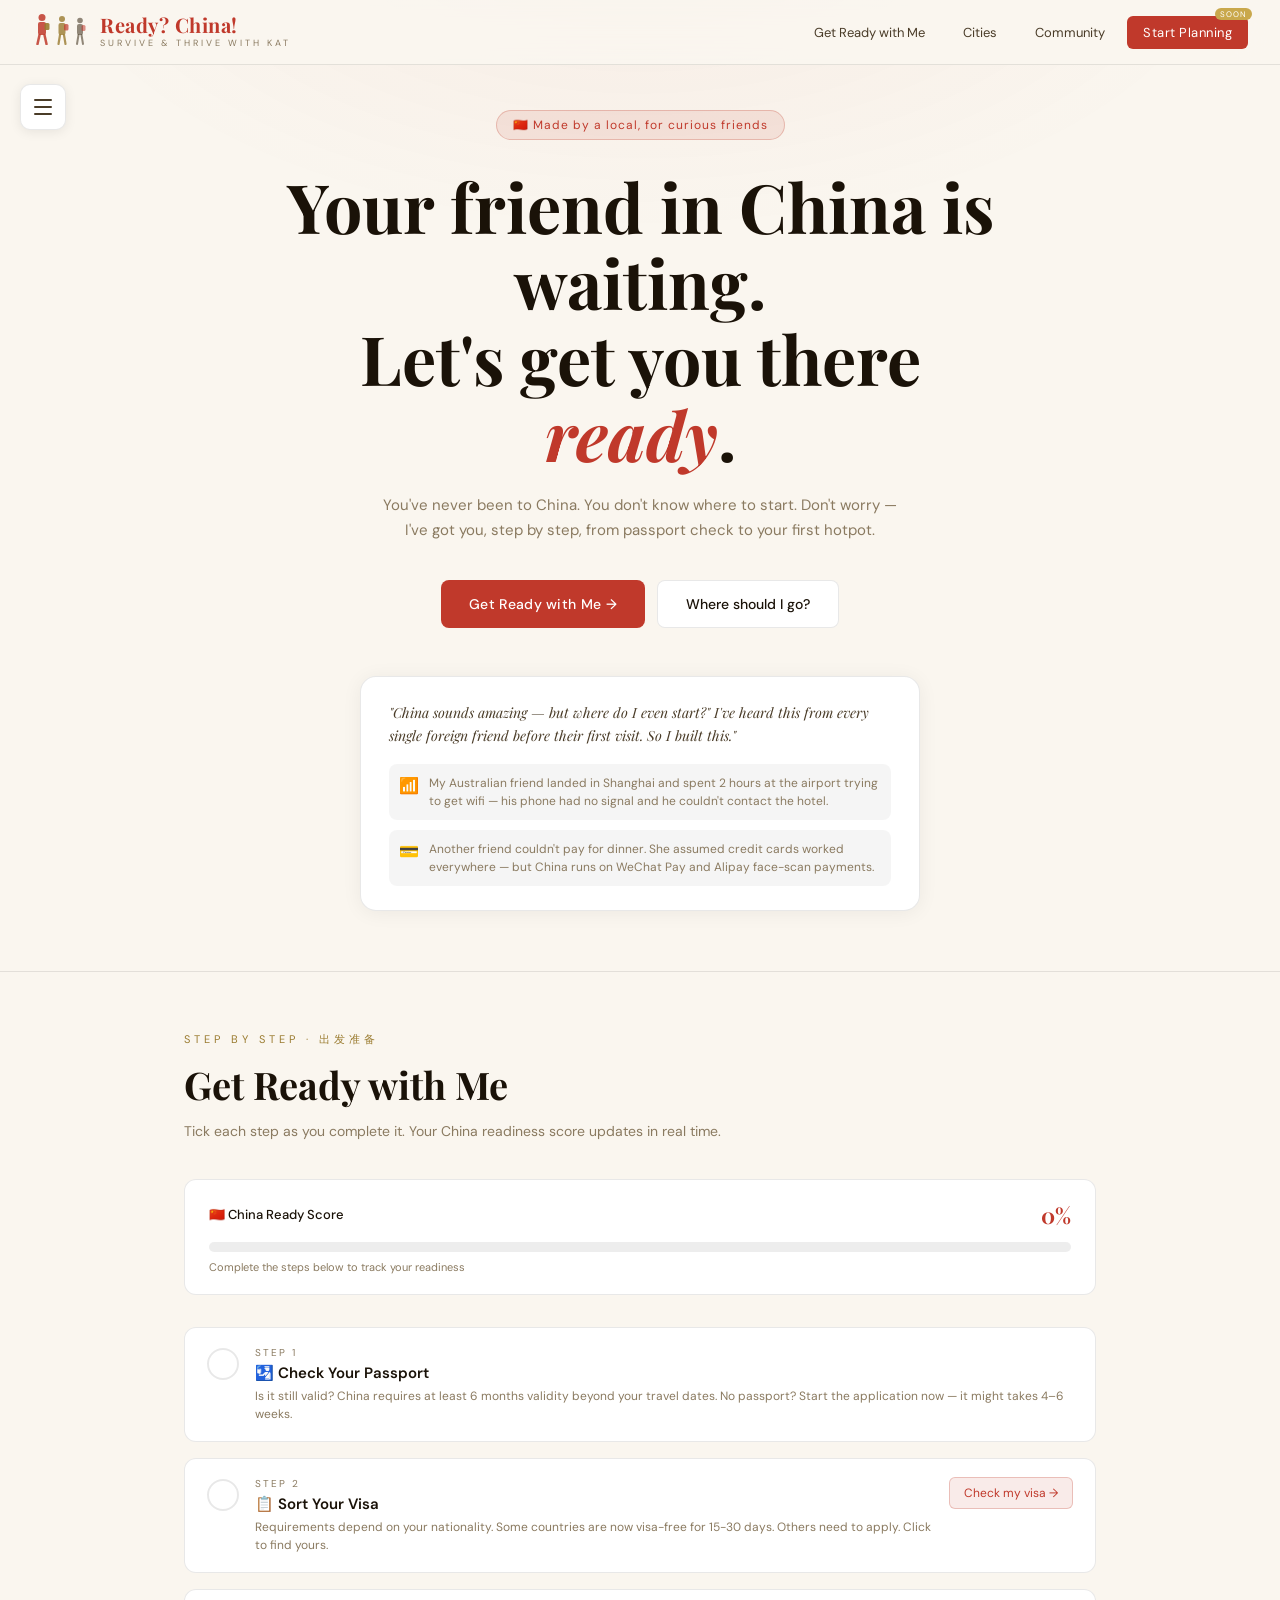
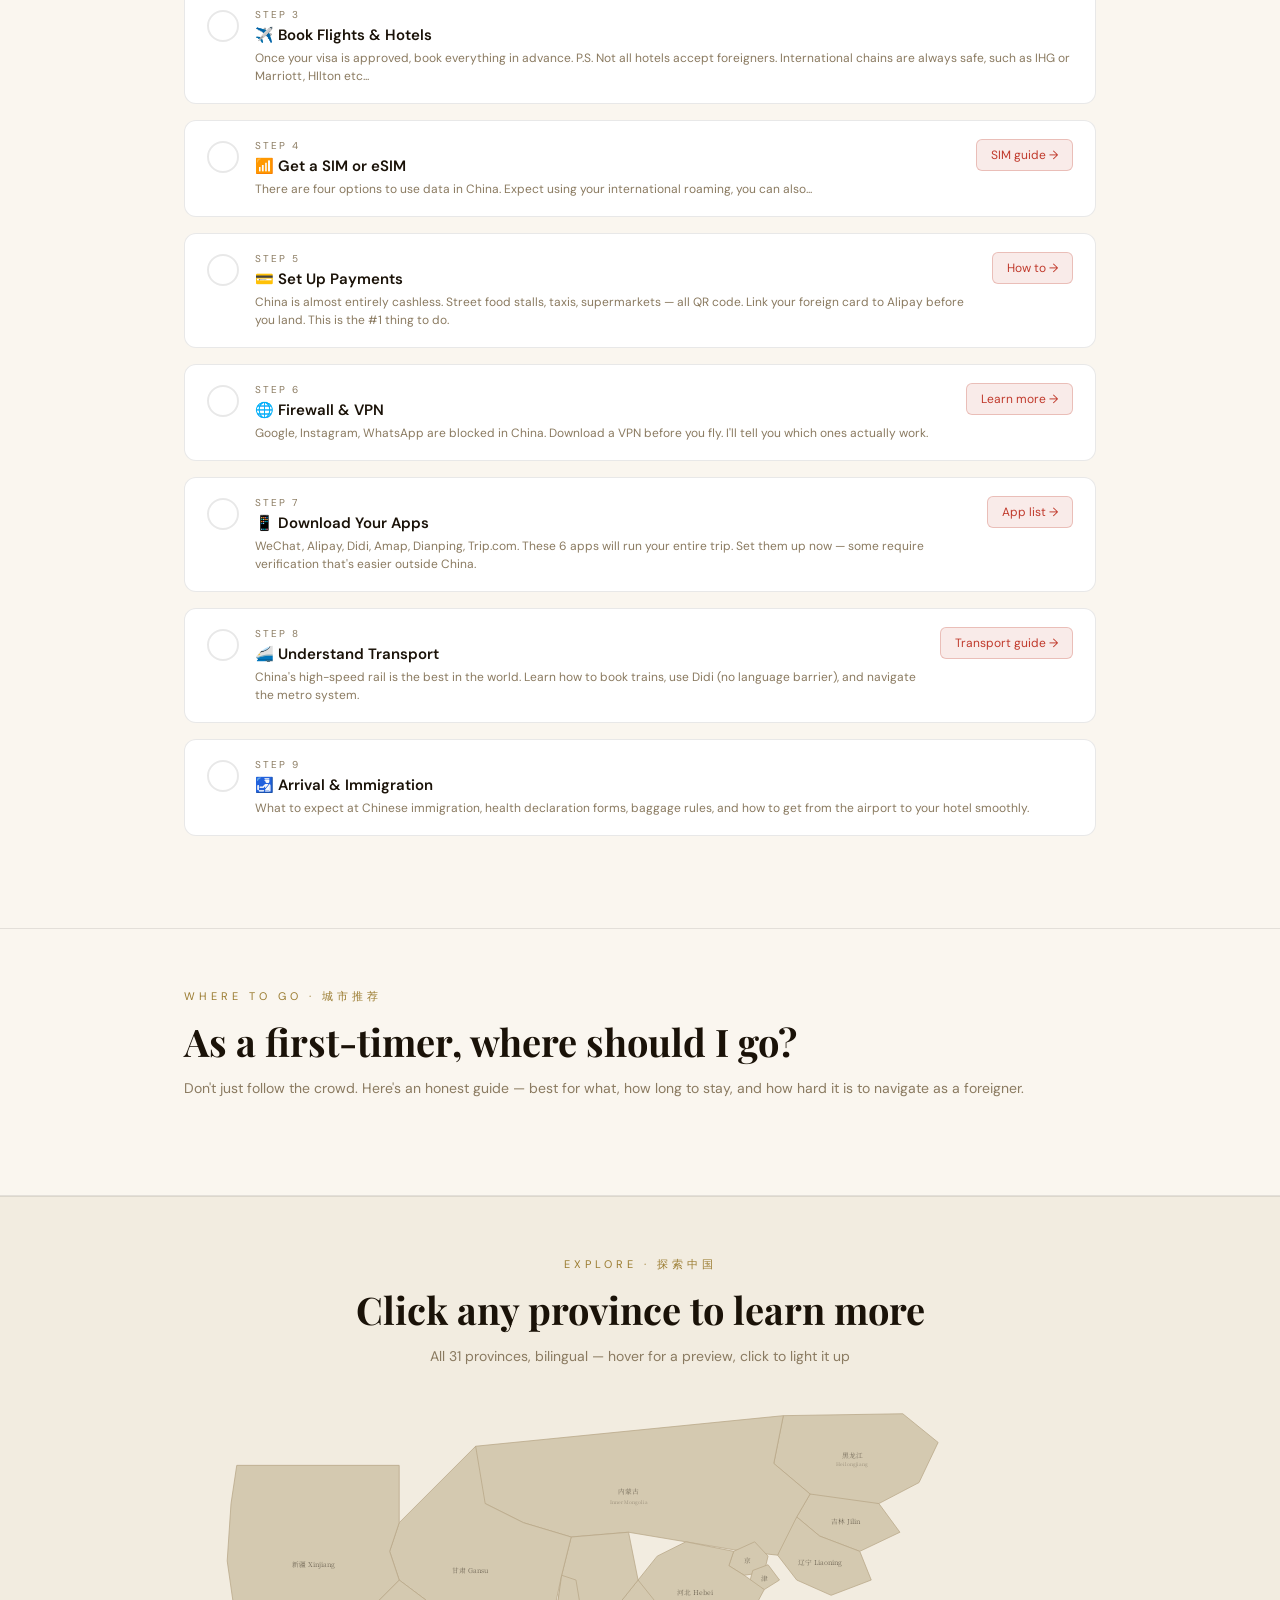
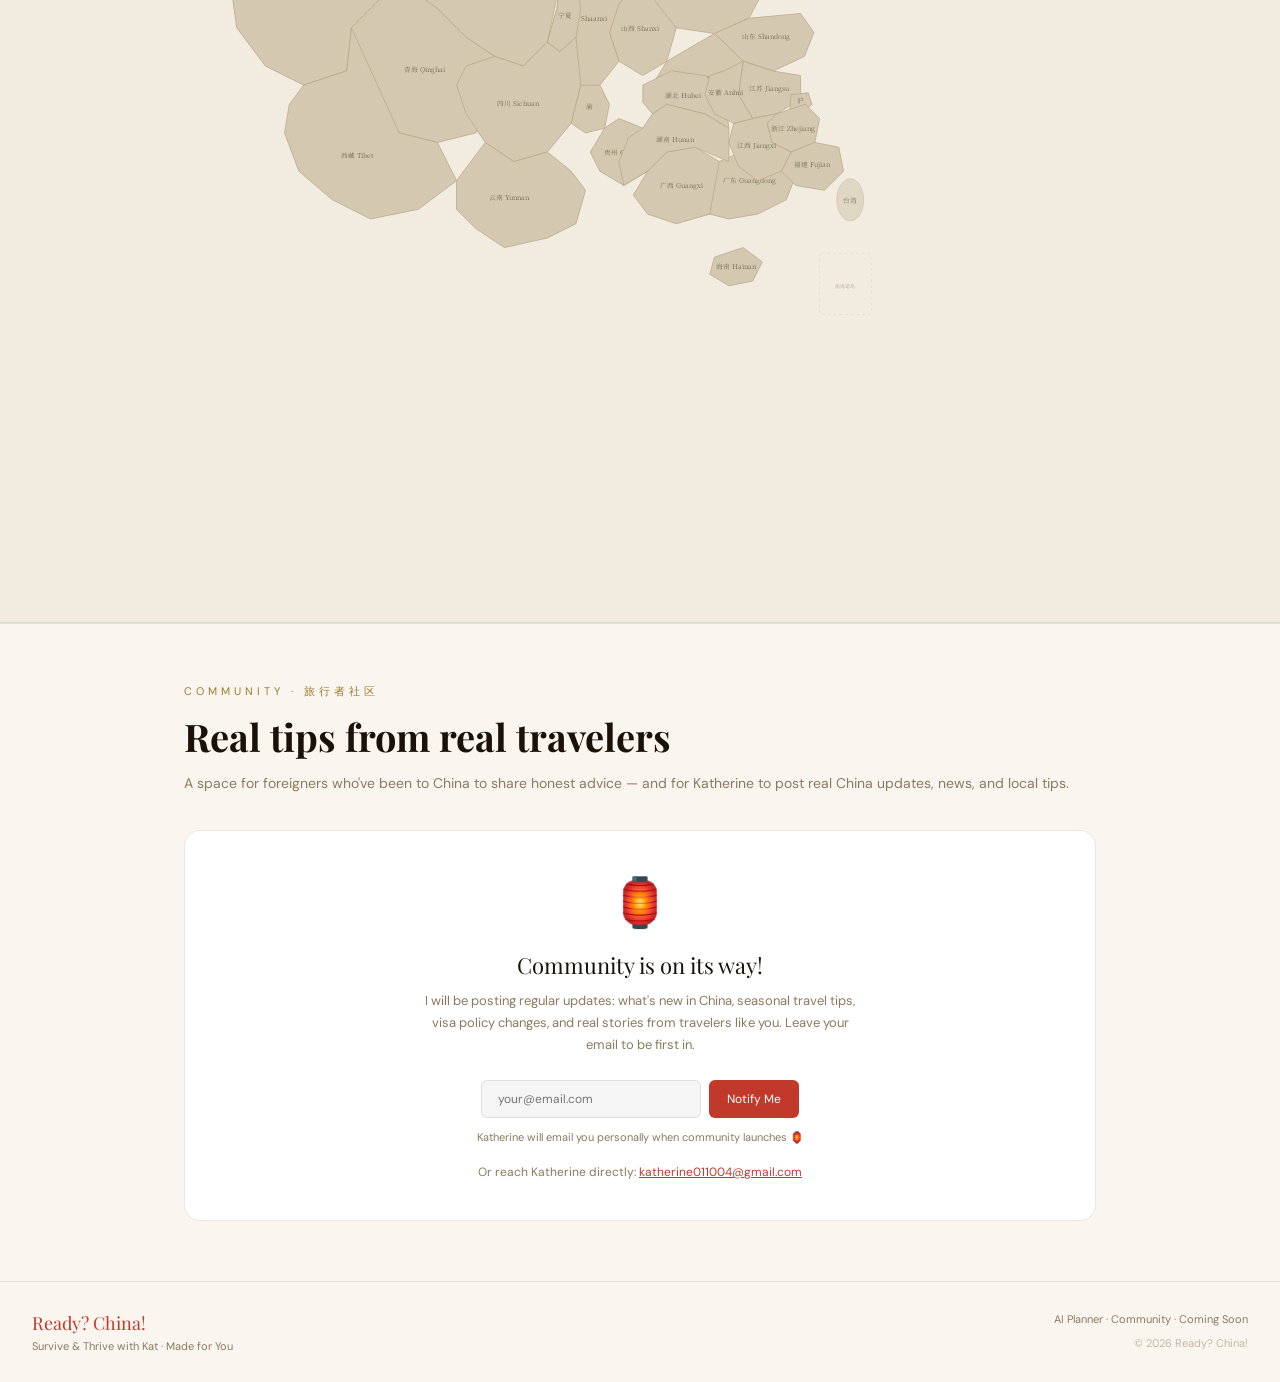
==== index.html @ c2173e38 "cities loaded from JSON" ====
<!DOCTYPE html>
<html lang="en">
<head>
<meta charset="UTF-8">
<meta name="viewport" content="width=device-width, initial-scale=1.0">
<title>Ready? China! — Survive &amp; Thrive with Kat</title>
<link rel="preconnect" href="https://fonts.googleapis.com">
<link href="https://fonts.googleapis.com/css2?family=Noto+Serif+SC:wght@300;400;700&family=Playfair+Display:ital,wght@0,400;0,700;1,400&family=DM+Sans:wght@300;400;500&display=swap" rel="stylesheet">
<style>
:root {
  --bg: #faf6ef;
  --bg2: #f2ece0;
  --surface: rgba(0,0,0,0.04);
  --surface2: rgba(0,0,0,0.07);
  --border: rgba(0,0,0,0.09);
  --accent: #c0392b;
  --accent2: #e74c3c;
  --gold: #9a7b2f;
  --gold-light: #c9a84c;
  --text: #1a1208;
  --text-mid: #4a3c28;
  --text-muted: #8a7a60;
  --province-default: #d4c9b0;
  --province-stroke: #b8a888;
  --province-hover: #c9a84c;
  --province-active: #c0392b;
  --red-soft: rgba(192,57,43,0.1);
  --red-border: rgba(192,57,43,0.25);
  --gold-soft: rgba(154,123,47,0.12);
  --gold-border: rgba(154,123,47,0.3);
}
*{margin:0;padding:0;box-sizing:border-box}
body{background:var(--bg);color:var(--text);font-family:'DM Sans',sans-serif;min-height:100vh;overflow-x:hidden}
body::before{content:'';position:fixed;inset:0;background:radial-gradient(ellipse 80% 60% at 50% -10%,rgba(192,57,43,0.06),transparent 60%);pointer-events:none;z-index:0}

/* HEADER */
header{position:fixed;top:0;left:0;right:0;z-index:100;padding:14px 32px;display:flex;align-items:center;justify-content:space-between;background:rgba(250,246,239,0.88);backdrop-filter:blur(20px);border-bottom:1px solid var(--border)}
.logo-area{display:flex;align-items:center;gap:12px}
.logo-travelers{display:flex;align-items:flex-end;gap:1px;height:36px}
.traveler{animation:bob 1.8s ease-in-out infinite alternate}
.traveler:nth-child(2){animation-delay:.3s}.traveler:nth-child(3){animation-delay:.6s}
@keyframes bob{0%{transform:translateY(0)}100%{transform:translateY(-3px)}}
.logo-text .logo-main{font-family:'Playfair Display',serif;font-size:20px;font-weight:700;color:var(--accent);letter-spacing:.5px;line-height:1}
.logo-text .logo-sub{font-size:9px;color:var(--text-muted);letter-spacing:3px;text-transform:uppercase;margin-top:2px}
nav{display:flex;gap:6px;align-items:center}
.nav-link{padding:8px 16px;border-radius:6px;font-size:13px;color:var(--text-mid);text-decoration:none;cursor:pointer;transition:all .2s;background:none;border:none;font-family:'DM Sans',sans-serif}
.nav-link:hover{background:var(--surface2);color:var(--text)}
.nav-cta{background:var(--accent)!important;color:white!important;letter-spacing:.5px;position:relative}
.nav-cta:hover{background:var(--accent2)!important}
.nav-cta .soon-tag{position:absolute;top:-8px;right:-4px;background:var(--gold-light);color:white;font-size:8px;padding:1px 5px;border-radius:6px;letter-spacing:1px}

/* FLOATING MENU */
#menu-btn{position:fixed;top:84px;left:20px;z-index:200;width:46px;height:46px;background:white;border:1px solid var(--border);border-radius:10px;cursor:pointer;display:flex;flex-direction:column;align-items:center;justify-content:center;gap:5px;box-shadow:0 2px 12px rgba(0,0,0,0.08);transition:all .2s}
#menu-btn:hover{border-color:var(--accent);box-shadow:0 4px 20px rgba(192,57,43,0.15)}
#menu-btn span{display:block;width:18px;height:2px;background:var(--text-mid);transition:transform .3s,opacity .3s;border-radius:1px}
#menu-btn.open span:nth-child(1){transform:translateY(7px) rotate(45deg)}
#menu-btn.open span:nth-child(2){opacity:0}
#menu-btn.open span:nth-child(3){transform:translateY(-7px) rotate(-45deg)}
#menu-dropdown{position:fixed;top:140px;left:20px;z-index:199;background:white;border:1px solid var(--border);border-radius:12px;width:240px;display:none;box-shadow:0 8px 40px rgba(0,0,0,0.12);overflow:hidden}
#menu-dropdown.show{display:block;animation:slideDown .2s ease}
@keyframes slideDown{from{opacity:0;transform:translateY(-8px)}to{opacity:1;transform:translateY(0)}}
.menu-item{display:flex;align-items:center;gap:12px;padding:14px 18px;cursor:pointer;border-bottom:1px solid var(--border);transition:background .15s}
.menu-item:last-child{border-bottom:none}
.menu-item:hover{background:var(--surface)}
.menu-icon{font-size:20px;width:28px;text-align:center}
.menu-item-title{font-size:13px;color:var(--text);font-weight:500;margin-bottom:2px}
.menu-item-sub{font-size:10px;color:var(--text-muted)}
.mbadge{margin-left:auto;font-size:9px;padding:2px 7px;border-radius:8px;font-weight:700;letter-spacing:.8px}
.mbadge-red{background:var(--red-soft);color:var(--accent);border:1px solid var(--red-border)}
.mbadge-gray{background:var(--surface2);color:var(--text-muted);border:1px solid var(--border)}

/* MAIN */
main{padding-top:70px;position:relative;z-index:1}

/* HERO SECTION */
.hero{min-height:92vh;display:flex;flex-direction:column;align-items:center;justify-content:center;text-align:center;padding:40px 24px 60px}
.hero-badge{display:inline-flex;align-items:center;gap:8px;background:var(--red-soft);border:1px solid var(--red-border);padding:6px 16px;border-radius:20px;font-size:12px;color:var(--accent);letter-spacing:1px;margin-bottom:28px}
.hero-title{font-family:'Playfair Display',serif;font-size:clamp(36px,6vw,68px);line-height:1.12;color:var(--text);margin-bottom:20px;max-width:760px}
.hero-title em{color:var(--accent);font-style:italic}
.hero-sub{font-size:15px;color:var(--text-muted);line-height:1.7;max-width:520px;margin:0 auto 36px}
.hero-actions{display:flex;gap:12px;justify-content:center;flex-wrap:wrap;margin-bottom:48px}
.btn-primary{background:var(--accent);color:white;padding:14px 28px;border-radius:8px;font-size:14px;font-weight:500;text-decoration:none;cursor:pointer;border:none;font-family:'DM Sans',sans-serif;transition:all .2s;letter-spacing:.3px}
.btn-primary:hover{background:var(--accent2);transform:translateY(-1px);box-shadow:0 6px 20px rgba(192,57,43,0.3)}
.btn-secondary{background:white;color:var(--text);padding:14px 28px;border-radius:8px;font-size:14px;font-weight:500;cursor:pointer;border:1px solid var(--border);font-family:'DM Sans',sans-serif;transition:all .2s}
.btn-secondary:hover{border-color:var(--accent);color:var(--accent)}
.hero-story{background:white;border:1px solid var(--border);border-radius:16px;padding:24px 28px;max-width:560px;text-align:left;box-shadow:0 2px 20px rgba(0,0,0,0.06)}
.story-quote{font-family:'Playfair Display',serif;font-size:14px;font-style:italic;color:var(--text-mid);line-height:1.7;margin-bottom:16px}
.story-examples{display:flex;flex-direction:column;gap:10px}
.story-ex{display:flex;gap:10px;font-size:12px;color:var(--text-muted);line-height:1.5;padding:10px;background:var(--surface);border-radius:8px}
.story-ex-icon{font-size:16px;flex-shrink:0}

/* SECTION COMMON */
.section{padding:60px 24px;max-width:960px;margin:0 auto}
.section-eyebrow{font-size:11px;color:var(--gold);letter-spacing:4px;text-transform:uppercase;margin-bottom:12px}
.section-title{font-family:'Playfair Display',serif;font-size:clamp(24px,3.5vw,38px);color:var(--text);margin-bottom:10px}
.section-sub{font-size:14px;color:var(--text-muted);line-height:1.6;margin-bottom:36px}
.section-divider{border:none;border-top:1px solid var(--border);margin:0}

/* GET READY — CHECKLIST */
.checklist-steps{display:flex;flex-direction:column;gap:16px;margin-bottom:32px}
.check-step{background:white;border:1px solid var(--border);border-radius:12px;padding:18px 22px;display:flex;align-items:flex-start;gap:16px;cursor:pointer;transition:all .25s;position:relative;overflow:hidden}
.check-step:hover{border-color:var(--accent);box-shadow:0 4px 20px rgba(192,57,43,0.08)}
.check-step.done{background:rgba(39,174,96,0.04);border-color:rgba(39,174,96,0.3)}
.check-step.done .step-check{background:#27ae60;border-color:#27ae60}
.check-step.done .step-check::after{content:'✓';color:white;font-size:14px;font-weight:700}
.step-check{width:32px;height:32px;border-radius:50%;border:2px solid var(--border);flex-shrink:0;display:flex;align-items:center;justify-content:center;cursor:pointer;transition:all .2s;margin-top:2px}
.step-check:hover{border-color:var(--accent)}
.step-num-label{font-size:10px;color:var(--text-muted);letter-spacing:2px;text-transform:uppercase;margin-bottom:4px}
.step-title-main{font-size:15px;font-weight:600;color:var(--text);margin-bottom:4px}
.step-desc-main{font-size:12px;color:var(--text-muted);line-height:1.5}
.step-action{margin-left:auto;flex-shrink:0}
.step-btn{background:var(--red-soft);border:1px solid var(--red-border);color:var(--accent);padding:7px 14px;border-radius:6px;font-size:12px;cursor:pointer;font-family:'DM Sans',sans-serif;transition:all .2s;white-space:nowrap}
.step-btn:hover{background:var(--accent);color:white}
/* Progress bar */
.progress-area{background:white;border:1px solid var(--border);border-radius:12px;padding:20px 24px;margin-bottom:32px}
.progress-header{display:flex;justify-content:space-between;align-items:center;margin-bottom:12px}
.progress-label{font-size:13px;color:var(--text);font-weight:500}
.progress-pct{font-size:22px;font-weight:700;color:var(--accent);font-family:'Playfair Display',serif}
.progress-bar-bg{height:10px;background:var(--surface2);border-radius:10px;overflow:hidden}
.progress-bar-fill{height:100%;background:linear-gradient(90deg,var(--accent),var(--gold-light));border-radius:10px;transition:width .6s ease;width:0%}
.progress-status{font-size:11px;color:var(--text-muted);margin-top:8px}

/* CITIES — CARD GRID */
.city-grid{display:grid;grid-template-columns:repeat(auto-fill,minmax(260px,1fr));gap:16px}
.city-card{background:white;border:1px solid var(--border);border-radius:12px;padding:20px;cursor:pointer;transition:all .25s;position:relative;overflow:hidden}
.city-card:hover{border-color:var(--accent);transform:translateY(-2px);box-shadow:0 8px 30px rgba(192,57,43,0.1)}
.city-card-top{display:flex;align-items:flex-start;justify-content:space-between;margin-bottom:12px}
.city-emoji-big{font-size:32px}
.city-difficulty{display:flex;flex-direction:column;align-items:flex-end;gap:3px}
.diff-label{font-size:9px;color:var(--text-muted);letter-spacing:1px;text-transform:uppercase}
.diff-stars{color:var(--gold-light);font-size:13px;letter-spacing:1px}
.city-name-zh{font-family:'Noto Serif SC',serif;font-size:22px;color:var(--text);margin-bottom:2px}
.city-name-en{font-size:11px;color:var(--gold);letter-spacing:2px;text-transform:uppercase;margin-bottom:8px}
.city-best-for{font-size:11px;color:var(--text-muted);margin-bottom:8px}
.city-best-for strong{color:var(--text-mid)}
.city-days{display:inline-flex;align-items:center;gap:5px;background:var(--gold-soft);border:1px solid var(--gold-border);padding:3px 10px;border-radius:10px;font-size:10px;color:var(--gold);margin-bottom:10px}
.city-tags{display:flex;flex-wrap:wrap;gap:4px;margin-bottom:12px}
.city-tag{font-size:9px;padding:2px 8px;background:var(--surface);color:var(--text-muted);border-radius:8px;border:1px solid var(--border)}
.city-detail{display:none;border-top:1px solid var(--border);margin-top:12px;padding-top:12px}
.city-detail.open{display:block;animation:fadeIn .2s ease}
.city-must-see{font-size:11px;font-weight:600;color:var(--text-mid);letter-spacing:1px;text-transform:uppercase;margin-bottom:8px}
.attr-list{list-style:none}
.attr-list li{display:flex;align-items:flex-start;gap:8px;font-size:12px;color:var(--text-muted);padding:5px 0;border-bottom:1px solid var(--border);line-height:1.4}
.attr-list li:last-child{border-bottom:none}
.attr-n{width:18px;height:18px;border-radius:50%;background:var(--red-soft);color:var(--accent);border:1px solid var(--red-border);display:flex;align-items:center;justify-content:center;font-size:9px;font-weight:700;flex-shrink:0}

/* MAP SECTION */
.map-section-wrap{padding:60px 24px;background:var(--bg2);border-top:1px solid var(--border);border-bottom:1px solid var(--border)}
.map-container{max-width:860px;margin:0 auto}
#china-map-svg{width:100%;height:auto;display:block;margin-top:20px}
#china-map-svg .province{fill:var(--province-default);stroke:var(--province-stroke);stroke-width:.8;cursor:pointer;transition:fill .3s,filter .3s}
#china-map-svg .province:hover{fill:var(--province-hover);filter:drop-shadow(0 0 6px rgba(201,168,76,.5))}
#china-map-svg .province.active{fill:var(--province-active);filter:drop-shadow(0 0 10px rgba(192,57,43,.6))}
.prov-lbl{pointer-events:none;font-family:'Noto Serif SC',serif}
.plzh{font-size:7px;fill:rgba(26,18,8,.5)}
.plen{font-size:5px;fill:rgba(26,18,8,.3)}
#prov-tip{position:fixed;display:none;background:white;border:1px solid var(--gold-light);border-radius:8px;padding:12px 16px;z-index:500;pointer-events:none;min-width:180px;box-shadow:0 4px 20px rgba(0,0,0,.12)}
#prov-tip .tzh{font-family:'Noto Serif SC',serif;font-size:18px;color:var(--accent);margin-bottom:2px}
#prov-tip .ten{font-size:10px;color:var(--gold);letter-spacing:2px;text-transform:uppercase;margin-bottom:6px}
#prov-tip .tdesc{font-size:11px;color:var(--text-muted);line-height:1.5}
#map-active-strip{text-align:center;min-height:40px;padding:8px;display:flex;align-items:center;justify-content:center}
.map-pill{display:inline-flex;align-items:center;gap:10px;background:var(--red-soft);border:1px solid var(--red-border);padding:8px 20px;border-radius:20px}
.map-pill-zh{font-family:'Noto Serif SC',serif;font-size:17px;color:var(--accent)}
.map-pill-en{font-size:11px;color:var(--gold);letter-spacing:2px;text-transform:uppercase}
.map-pill-btn{font-size:10px;color:var(--text-muted);cursor:pointer;text-decoration:underline;text-underline-offset:3px}

/* COMMUNITY */
.community-coming{background:white;border:1px solid var(--border);border-radius:16px;padding:40px;text-align:center}
.comm-icon{font-size:48px;margin-bottom:16px}
.comm-title{font-family:'Playfair Display',serif;font-size:22px;color:var(--text);margin-bottom:10px}
.comm-sub{font-size:13px;color:var(--text-muted);line-height:1.7;max-width:440px;margin:0 auto 24px}
.comm-notify{display:flex;gap:8px;justify-content:center;flex-wrap:wrap}
.comm-input{background:var(--surface);border:1px solid var(--border);color:var(--text);padding:10px 16px;border-radius:6px;font-size:12px;outline:none;width:220px;font-family:'DM Sans',sans-serif;transition:border-color .2s}
.comm-input:focus{border-color:var(--gold)}
.comm-btn{background:var(--accent);color:white;border:none;padding:10px 18px;border-radius:6px;cursor:pointer;font-size:12px;font-family:'DM Sans',sans-serif;transition:opacity .2s}
.comm-btn:hover{opacity:.85}
.comm-success{font-size:12px;color:var(--gold);margin-top:10px;display:none}

/* MODALS */
.modal-overlay{position:fixed;inset:0;background:rgba(0,0,0,.5);backdrop-filter:blur(8px);z-index:300;display:none;align-items:center;justify-content:center;padding:20px}
.modal-overlay.show{display:flex;animation:fadeIn .25s ease}
@keyframes fadeIn{from{opacity:0}to{opacity:1}}
.modal-box{background:white;border:1px solid var(--border);border-radius:16px;max-width:700px;width:100%;max-height:88vh;overflow-y:auto;box-shadow:0 20px 80px rgba(0,0,0,.15);animation:modalUp .28s ease}
@keyframes modalUp{from{opacity:0;transform:translateY(24px)}to{opacity:1;transform:translateY(0)}}
.modal-header{padding:22px 26px 18px;border-bottom:1px solid var(--border);display:flex;align-items:flex-start;justify-content:space-between;position:sticky;top:0;background:white;z-index:10;border-radius:16px 16px 0 0}
.modal-title{font-family:'Playfair Display',serif;font-size:20px;color:var(--text);margin-bottom:3px}
.modal-subtitle{font-size:11px;color:var(--text-muted)}
.modal-close{background:none;border:1px solid var(--border);color:var(--text-muted);width:32px;height:32px;border-radius:6px;cursor:pointer;font-size:18px;display:flex;align-items:center;justify-content:center;transition:all .2s;flex-shrink:0}
.modal-close:hover{border-color:var(--accent);color:var(--accent)}
.modal-body{padding:22px 26px}

/* VISA MODAL */
.nationality-search{width:100%;padding:10px 16px;border:1px solid var(--border);border-radius:8px;font-size:13px;font-family:'DM Sans',sans-serif;background:var(--surface);color:var(--text);outline:none;margin-bottom:12px;transition:border-color .2s}
.nationality-search:focus{border-color:var(--gold)}
.country-list{display:flex;flex-wrap:wrap;gap:8px;margin-bottom:16px;max-height:200px;overflow-y:auto}
.country-btn{background:var(--surface);border:1px solid var(--border);border-radius:6px;padding:7px 12px;cursor:pointer;font-size:12px;color:var(--text-mid);transition:all .2s;display:flex;align-items:center;gap:6px}
.country-btn:hover,.country-btn.selected{border-color:var(--gold);background:var(--gold-soft);color:var(--gold)}
.visa-result{display:none;background:var(--surface);border-left:3px solid var(--gold-light);padding:16px;border-radius:0 8px 8px 0;font-size:12px;color:var(--text-muted);line-height:1.8;margin-top:12px}
.visa-result.show{display:block;animation:fadeIn .2s}
.visa-result strong{color:var(--text)}
.visa-result a{color:var(--gold)}
.visa-free-section{margin-top:20px}
.vf-title{font-size:12px;color:var(--gold);letter-spacing:1px;font-weight:600;margin-bottom:10px}
.vf-grid{display:grid;grid-template-columns:repeat(auto-fill,minmax(140px,1fr));gap:6px}
.vf-item{display:flex;align-items:center;gap:8px;padding:7px 10px;background:var(--surface);border:1px solid var(--border);border-radius:6px;font-size:11px;color:var(--text-mid)}

/* APP LIST */
.app-list{display:flex;flex-direction:column;gap:10px}
.app-item{display:flex;gap:14px;align-items:flex-start;padding:14px;background:var(--surface);border:1px solid var(--border);border-radius:10px}
.app-icon-box{width:44px;height:44px;border-radius:10px;display:flex;align-items:center;justify-content:center;font-size:22px;flex-shrink:0;background:white;border:1px solid var(--border)}
.app-name{font-size:13px;font-weight:600;color:var(--text);margin-bottom:3px}
.app-desc{font-size:11px;color:var(--text-muted);line-height:1.5}
.app-tip{font-size:10px;color:var(--gold);margin-top:5px}

/* INFO CARDS */
.info-grid{display:grid;grid-template-columns:repeat(auto-fill,minmax(200px,1fr));gap:10px}
.info-card{background:var(--surface);border:1px solid var(--border);border-radius:8px;padding:14px}
.info-card-title{font-size:12px;font-weight:600;color:var(--text-mid);margin-bottom:8px;display:flex;align-items:center;gap:6px}
.info-list{list-style:none}
.info-list li{font-size:11px;color:var(--text-muted);padding:4px 0;border-bottom:1px solid var(--border);display:flex;gap:6px;line-height:1.4}
.info-list li:last-child{border-bottom:none}
.info-list li::before{content:'·';color:var(--gold);flex-shrink:0}

/* ABOUT (K's PROFILE) */
.about-card{background:white;border:1px solid var(--border);border-radius:16px;overflow:hidden}
.about-top{background:linear-gradient(135deg,var(--accent) 0%,#8b1a1a 100%);padding:32px;display:flex;align-items:flex-start;gap:20px}
.about-avatar{width:64px;height:64px;border-radius:50%;background:rgba(255,255,255,.2);display:flex;align-items:center;justify-content:center;font-size:28px;flex-shrink:0;border:2px solid rgba(255,255,255,.4)}
.about-intro .about-name{font-family:'Playfair Display',serif;font-size:22px;color:white;margin-bottom:4px}
.about-intro .about-role{font-size:11px;color:rgba(255,255,255,.7);letter-spacing:2px;text-transform:uppercase;margin-bottom:8px}
.about-intro .about-flags{font-size:20px;letter-spacing:4px}
.about-body{padding:28px}
.about-story{font-size:13px;color:var(--text-mid);line-height:1.8;margin-bottom:20px}
.about-examples{display:flex;flex-direction:column;gap:10px;margin-bottom:20px}
.about-ex{display:flex;gap:12px;padding:14px;background:var(--surface);border-radius:8px;border:1px solid var(--border)}
.about-ex-icon{font-size:20px;flex-shrink:0}
.about-ex-text{font-size:12px;color:var(--text-muted);line-height:1.6}
.about-contact{display:flex;align-items:center;gap:10px;padding:14px 16px;background:var(--red-soft);border:1px solid var(--red-border);border-radius:8px;font-size:12px;color:var(--text-mid)}
.about-contact a{color:var(--accent);font-weight:500}
.about-hometown{font-family:'Noto Serif SC',serif;font-size:13px;color:var(--accent);margin-top:12px}

/* AI PLANNER TEASER */
.planner-teaser{text-align:center;padding:10px 0}
.planner-icon{font-size:48px;margin-bottom:16px}
.planner-h{font-family:'Playfair Display',serif;font-size:22px;color:var(--text);margin-bottom:10px}
.planner-p{font-size:13px;color:var(--text-muted);line-height:1.7;max-width:420px;margin:0 auto 24px}
.feature-list{display:flex;flex-direction:column;gap:8px;max-width:380px;margin:0 auto 24px;text-align:left}
.feat-item{display:flex;align-items:center;gap:10px;padding:10px 14px;background:var(--surface);border:1px solid var(--border);border-radius:8px;font-size:12px;color:var(--text-muted)}
.feat-icon{font-size:16px}
.notify-row{display:flex;gap:8px;justify-content:center;flex-wrap:wrap}
.notify-input{background:var(--surface);border:1px solid var(--border);color:var(--text);padding:10px 16px;border-radius:6px;font-size:12px;outline:none;width:210px;font-family:'DM Sans',sans-serif;transition:border-color .2s}
.notify-input:focus{border-color:var(--gold)}
.notify-btn{background:var(--accent);color:white;border:none;padding:10px 18px;border-radius:6px;cursor:pointer;font-size:12px;font-family:'DM Sans',sans-serif}
.notify-btn:hover{background:var(--accent2)}
.notify-ok{font-size:12px;color:var(--gold);margin-top:10px;display:none}

/* NOTE */
.modal-note{margin-top:16px;background:var(--red-soft);border-left:3px solid var(--accent);padding:12px 16px;border-radius:0 6px 6px 0;font-size:12px;color:var(--text-muted);line-height:1.6}
.modal-note strong{color:var(--text)}

/* FOOTER */
footer{border-top:1px solid var(--border);padding:28px 32px;display:flex;align-items:center;justify-content:space-between;font-size:11px;color:var(--text-muted)}
.footer-brand{font-family:'Playfair Display',serif;font-size:18px;color:var(--accent);margin-bottom:4px}

/* SCROLLBAR */
::-webkit-scrollbar{width:4px}
::-webkit-scrollbar-track{background:transparent}
::-webkit-scrollbar-thumb{background:rgba(154,123,47,.3);border-radius:2px}

@media(max-width:640px){
  nav .nav-link:not(.nav-cta){display:none}
  header{padding:12px 16px}
  .hero{padding:30px 16px 50px}
  .section{padding:40px 16px}
}
</style>
</head>
<body>

<!-- HEADER -->
<header>
  <div class="logo-area">
    <div class="logo-travelers">
      <div class="traveler">
        <svg width="20" height="32" viewBox="0 0 20 32" fill="none">
          <circle cx="10" cy="4.5" r="3.5" fill="#c0392b" opacity=".85"/>
          <rect x="6" y="9" width="8" height="13" rx="2" fill="#c0392b" opacity=".85"/>
          <rect x="12.5" y="10" width="5" height="7" rx="1.5" fill="#9a7b2f" opacity=".9"/>
          <line x1="7.5" y1="22" x2="5.5" y2="31" stroke="#c0392b" stroke-width="2.5" stroke-linecap="round" opacity=".85"/>
          <line x1="12.5" y1="22" x2="14.5" y2="31" stroke="#c0392b" stroke-width="2.5" stroke-linecap="round" opacity=".85"/>
        </svg>
      </div>
      <div class="traveler">
        <svg width="18" height="30" viewBox="0 0 18 30" fill="none">
          <circle cx="9" cy="4" r="3" fill="#9a7b2f" opacity=".8"/>
          <rect x="5.5" y="8" width="7" height="12" rx="2" fill="#9a7b2f" opacity=".8"/>
          <rect x="11" y="9" width="4.5" height="6.5" rx="1.5" fill="#c0392b" opacity=".7"/>
          <line x1="7" y1="20" x2="5.5" y2="29" stroke="#9a7b2f" stroke-width="2.2" stroke-linecap="round" opacity=".8"/>
          <line x1="11" y1="20" x2="12.5" y2="29" stroke="#9a7b2f" stroke-width="2.2" stroke-linecap="round" opacity=".8"/>
        </svg>
      </div>
      <div class="traveler">
        <svg width="16" height="28" viewBox="0 0 16 28" fill="none">
          <circle cx="8" cy="3.5" r="2.8" fill="#4a3c28" opacity=".6"/>
          <rect x="5" y="7" width="6" height="11" rx="2" fill="#4a3c28" opacity=".6"/>
          <rect x="9.5" y="8" width="4" height="6" rx="1.5" fill="#c0392b" opacity=".55"/>
          <line x1="6.5" y1="18" x2="5" y2="27" stroke="#4a3c28" stroke-width="2" stroke-linecap="round" opacity=".6"/>
          <line x1="9.5" y1="18" x2="11" y2="27" stroke="#4a3c28" stroke-width="2" stroke-linecap="round" opacity=".6"/>
        </svg>
      </div>
    </div>
    <div class="logo-text">
      <div class="logo-main">Ready? China!</div>
      <div class="logo-sub">Survive & Thrive with Kat</div>
    </div>
  </div>
  <nav>
    <button class="nav-link" onclick="scrollToSection('ready-section')">Get Ready with Me</button>
    <button class="nav-link" onclick="scrollToSection('cities-section')">Cities</button>
    <button class="nav-link" onclick="scrollToSection('community-section')">Community</button>
    <button class="nav-link nav-cta" onclick="openModal('planning-modal')">
      <span class="soon-tag">SOON</span>Start Planning
    </button>
  </nav>
</header>

<!-- FLOATING MENU -->
<button id="menu-btn" onclick="toggleMenu()"><span></span><span></span><span></span></button>
<div id="menu-dropdown">
  <div class="menu-item" onclick="scrollToSection('ready-section');closeMenu()">
    <div class="menu-icon">✅</div>
    <div><div class="menu-item-title">Get Ready with Me</div><div class="menu-item-sub">Step-by-step checklist</div></div>
    <span class="mbadge mbadge-red">START</span>
  </div>
  <div class="menu-item" onclick="scrollToSection('cities-section');closeMenu()">
    <div class="menu-icon">🗺️</div>
    <div><div class="menu-item-title">Cities</div><div class="menu-item-sub">Where should I go?</div></div>
  </div>
  <div class="menu-item" onclick="scrollToSection('map-section');closeMenu()">
    <div class="menu-icon">📍</div>
    <div><div class="menu-item-title">Explore the Map</div><div class="menu-item-sub">All 31 provinces</div></div>
  </div>
  <div class="menu-item" onclick="scrollToSection('community-section');closeMenu()">
    <div class="menu-icon">👥</div>
    <div><div class="menu-item-title">Community</div><div class="menu-item-sub">Tips from real travelers</div></div>
    <span class="mbadge mbadge-gray">SOON</span>
  </div>
  <div class="menu-item" onclick="openModal('about-modal');closeMenu()">
    <div class="menu-icon">🙋‍♀️</div>
    <div><div class="menu-item-title">About Katherine</div><div class="menu-item-sub">Who built this & why</div></div>
  </div>
  <div class="menu-item" onclick="openModal('planning-modal');closeMenu()">
    <div class="menu-icon">🤖</div>
    <div><div class="menu-item-title">AI Trip Planner</div><div class="menu-item-sub">Auto itinerary</div></div>
    <span class="mbadge mbadge-gray">SOON</span>
  </div>
</div>

<!-- TOOLTIP -->
<div id="prov-tip"><div class="tzh" id="tip-zh"></div><div class="ten" id="tip-en"></div><div class="tdesc" id="tip-desc"></div></div>

<main>

<!-- ═══════════ HERO ═══════════ -->
<section class="hero">
  <div class="hero-badge">🇨🇳 Made by a local, for curious friends</div>
  <h1 class="hero-title">Your friend in China is waiting.<br>Let's get you there <em>ready</em>.</h1>
  <p class="hero-sub">You've never been to China. You don't know where to start. Don't worry — I've got you, step by step, from passport check to your first hotpot.</p>
  <div class="hero-actions">
    <button class="btn-primary" onclick="scrollToSection('ready-section')">Get Ready with Me →</button>
    <button class="btn-secondary" onclick="scrollToSection('cities-section')">Where should I go?</button>
  </div>
  <div class="hero-story">
    <div class="story-quote">"China sounds amazing — but where do I even start?" I've heard this from every single foreign friend before their first visit. So I built this."</div>
    <div class="story-examples">
      <div class="story-ex"><div class="story-ex-icon">📶</div><div>My Australian friend landed in Shanghai and spent 2 hours at the airport trying to get wifi — his phone had no signal and he couldn't contact the hotel.</div></div>
      <div class="story-ex"><div class="story-ex-icon">💳</div><div>Another friend couldn't pay for dinner. She assumed credit cards worked everywhere — but China runs on WeChat Pay and Alipay face-scan payments.</div></div>
    </div>
  </div>
</section>

<hr class="section-divider">

<!-- ═══════════ GET READY WITH ME ═══════════ -->
<section class="section" id="ready-section">
  <div class="section-eyebrow">Step by Step · 出发准备</div>
  <h2 class="section-title">Get Ready with Me</h2>
  <p class="section-sub">Tick each step as you complete it. Your China readiness score updates in real time.</p>

  <div class="progress-area">
    <div class="progress-header">
      <div class="progress-label">🇨🇳 China Ready Score</div>
      <div class="progress-pct" id="pct-label">0%</div>
    </div>
    <div class="progress-bar-bg"><div class="progress-bar-fill" id="prog-bar"></div></div>
    <div class="progress-status" id="prog-status">Complete the steps below to track your readiness</div>
  </div>

  <div class="checklist-steps">

    <div class="check-step" id="step-passport">
      <div class="step-check" onclick="toggleStep('step-passport')"></div>
      <div style="flex:1">
        <div class="step-num-label">Step 1</div>
        <div class="step-title-main">🛂 Check Your Passport</div>
        <div class="step-desc-main">Is it still valid? China requires at least 6 months validity beyond your travel dates. No passport? Start the application now — it might takes 4–6 weeks.</div>
      </div>
    </div>

    <div class="check-step" id="step-visa">
      <div class="step-check" onclick="toggleStep('step-visa')"></div>
      <div style="flex:1">
        <div class="step-num-label">Step 2</div>
        <div class="step-title-main">📋 Sort Your Visa</div>
        <div class="step-desc-main">Requirements depend on your nationality. Some countries are now visa-free for 15-30 days. Others need to apply. Click to find yours.</div>
      </div>
      <div class="step-action"><button class="step-btn" onclick="openModal('visa-modal')">Check my visa →</button></div>
    </div>

    <div class="check-step" id="step-flights">
      <div class="step-check" onclick="toggleStep('step-flights')"></div>
      <div style="flex:1">
        <div class="step-num-label">Step 3</div>
        <div class="step-title-main">✈️ Book Flights & Hotels</div>
        <div class="step-desc-main">Once your visa is approved, book everything in advance. P.S. Not all hotels accept foreigners. International chains are always safe, such as IHG or Marriott, HIlton etc...</div>
      </div>
    </div>

    <div class="check-step" id="step-esim">
      <div class="step-check" onclick="toggleStep('step-esim')"></div>
      <div style="flex:1">
        <div class="step-num-label">Step 4</div>
        <div class="step-title-main">📶 Get a SIM or eSIM</div>
        <div class="step-desc-main">There are four options to use data in China. Expect using your international roaming, you can also...</div>
      </div>
      <div class="step-action"><button class="step-btn" onclick="openModal('sim-modal')">SIM guide →</button></div>
    </div>

    <div class="check-step" id="step-payment">
      <div class="step-check" onclick="toggleStep('step-payment')"></div>
      <div style="flex:1">
        <div class="step-num-label">Step 5</div>
        <div class="step-title-main">💳 Set Up Payments</div>
        <div class="step-desc-main">China is almost entirely cashless. Street food stalls, taxis, supermarkets — all QR code. Link your foreign card to Alipay before you land. This is the #1 thing to do.</div>
      </div>
      <div class="step-action"><button class="step-btn" onclick="openModal('payment-modal')">How to →</button></div>
    </div>

    <div class="check-step" id="step-network">
      <div class="step-check" onclick="toggleStep('step-network')"></div>
      <div style="flex:1">
        <div class="step-num-label">Step 6</div>
        <div class="step-title-main">🌐 Firewall & VPN</div>
        <div class="step-desc-main">Google, Instagram, WhatsApp are blocked in China. Download a VPN before you fly. I'll tell you which ones actually work.</div>
      </div>
      <div class="step-action"><button class="step-btn" onclick="openModal('network-modal')">Learn more →</button></div>
    </div>

    <div class="check-step" id="step-apps">
      <div class="step-check" onclick="toggleStep('step-apps')"></div>
      <div style="flex:1">
        <div class="step-num-label">Step 7</div>
        <div class="step-title-main">📱 Download Your Apps</div>
        <div class="step-desc-main">WeChat, Alipay, Didi, Amap, Dianping, Trip.com. These 6 apps will run your entire trip. Set them up now — some require verification that's easier outside China.</div>
      </div>
      <div class="step-action"><button class="step-btn" onclick="openModal('apps-modal')">App list →</button></div>
    </div>

    <div class="check-step" id="step-transport">
      <div class="step-check" onclick="toggleStep('step-transport')"></div>
      <div style="flex:1">
        <div class="step-num-label">Step 8</div>
        <div class="step-title-main">🚄 Understand Transport</div>
        <div class="step-desc-main">China's high-speed rail is the best in the world. Learn how to book trains, use Didi (no language barrier), and navigate the metro system.</div>
      </div>
      <div class="step-action"><button class="step-btn" onclick="openModal('transport-modal')">Transport guide →</button></div>
    </div>

    <div class="check-step" id="step-customs">
      <div class="step-check" onclick="toggleStep('step-customs')"></div>
      <div style="flex:1">
        <div class="step-num-label">Step 9</div>
        <div class="step-title-main">🛃 Arrival & Immigration</div>
        <div class="step-desc-main">What to expect at Chinese immigration, health declaration forms, baggage rules, and how to get from the airport to your hotel smoothly.</div>
      </div>
    </div>

  </div>
</section>

<hr class="section-divider">

<!-- ═══════════ CITIES ═══════════ -->
<section class="section" id="cities-section">
  <div class="section-eyebrow">Where to Go · 城市推荐</div>
  <h2 class="section-title">As a first-timer, where should I go?</h2>
  <p class="section-sub">Don't just follow the crowd. Here's an honest guide — best for what, how long to stay, and how hard it is to navigate as a foreigner.</p>

     <div class="city-grid" id="cities-container"></div>
</section>

<hr class="section-divider">

<!-- ═══════════ MAP ═══════════ -->
<section class="map-section-wrap" id="map-section">
  <div class="map-container">
    <div class="section-eyebrow" style="text-align:center">Explore · 探索中国</div>
    <h2 class="section-title" style="text-align:center">Click any province to learn more</h2>
    <p class="section-sub" style="text-align:center;margin-bottom:0">All 31 provinces, bilingual — hover for a preview, click to light it up</p>

    <svg id="china-map-svg" viewBox="0 0 900 760" xmlns="http://www.w3.org/2000/svg">

      <g id="heilongjiang" class="province" data-zh="黑龙江" data-en="Heilongjiang" data-desc="China's northernmost province. Ice & Snow Festival, Siberian tigers, vast forests." onmousemove="showTip(event,this)" onmouseleave="hideTip()" onclick="selectProv(this)"><polygon points="600,30 725,28 762,58 742,100 700,122 658,132 628,112 590,80"/></g>
      <text class="prov-lbl" x="672" y="74"><tspan class="plzh" text-anchor="middle">黑龙江</tspan></text>
      <text class="prov-lbl" x="672" y="83"><tspan class="plen" text-anchor="middle">Heilongjiang</tspan></text>

      <g id="jilin" class="province" data-zh="吉林" data-en="Jilin" data-desc="Changchun & Jilin City. Ski resorts, rime ice scenery, Korean cultural heritage." onmousemove="showTip(event,this)" onmouseleave="hideTip()" onclick="selectProv(this)"><polygon points="628,112 700,122 722,152 680,172 638,156 614,136"/></g>
      <text class="prov-lbl" x="665" y="143"><tspan class="plzh" text-anchor="middle">吉林 Jilin</tspan></text>

      <g id="liaoning" class="province" data-zh="辽宁" data-en="Liaoning" data-desc="Dalian's coastline, Shenyang Imperial Palace. Gateway to Northeast China." onmousemove="showTip(event,this)" onmouseleave="hideTip()" onclick="selectProv(this)"><polygon points="614,136 638,156 680,172 692,202 650,218 614,202 594,176 600,156"/></g>
      <text class="prov-lbl" x="638" y="186"><tspan class="plzh" text-anchor="middle">辽宁 Liaoning</tspan></text>

      <g id="inner-mongolia" class="province" data-zh="内蒙古" data-en="Inner Mongolia" data-desc="Vast steppes, nomadic culture, horse riding, incredible starry skies." onmousemove="showTip(event,this)" onmouseleave="hideTip()" onclick="selectProv(this)"><polygon points="278,62 600,30 590,80 628,112 614,136 594,176 558,172 498,162 438,152 378,157 328,142 288,122 258,92"/></g>
      <text class="prov-lbl" x="438" y="112"><tspan class="plzh" text-anchor="middle">内蒙古</tspan></text>
      <text class="prov-lbl" x="438" y="122"><tspan class="plen" text-anchor="middle">Inner Mongolia</tspan></text>

      <g id="beijing" class="province" data-zh="北京" data-en="Beijing" data-desc="China's capital. Great Wall, Forbidden City, Tiananmen. Essential first stop." onmousemove="showTip(event,this)" onmouseleave="hideTip()" onclick="selectProv(this)"><polygon points="548,172 570,162 584,177 580,194 559,197 543,187"/></g>
      <text class="prov-lbl" x="562" y="184"><tspan class="plzh" text-anchor="middle">京</tspan></text>

      <g id="tianjin" class="province" data-zh="天津" data-en="Tianjin" data-desc="Historic port city near Beijing. European architecture, famous Goubuli buns." onmousemove="showTip(event,this)" onmouseleave="hideTip()" onclick="selectProv(this)"><polygon points="568,192 584,186 596,202 580,212 564,207"/></g>
      <text class="prov-lbl" x="580" y="203"><tspan class="plzh" text-anchor="middle">津</tspan></text>

      <g id="hebei" class="province" data-zh="河北" data-en="Hebei" data-desc="Surrounds Beijing & Tianjin. Chengde Summer Palace, Zhangjiakou ski mountains." onmousemove="showTip(event,this)" onmouseleave="hideTip()" onclick="selectProv(this)"><polygon points="498,162 548,172 543,187 559,197 580,212 564,242 528,258 488,252 458,232 448,202 468,177"/></g>
      <text class="prov-lbl" x="508" y="218"><tspan class="plzh" text-anchor="middle">河北 Hebei</tspan></text>

      <g id="shanxi" class="province" data-zh="山西" data-en="Shanxi" data-desc="Ancient culture. Pingyao old city (UNESCO), Yungang Grottoes." onmousemove="showTip(event,this)" onmouseleave="hideTip()" onclick="selectProv(this)"><polygon points="448,202 488,252 478,287 453,302 428,287 418,257 428,227"/></g>
      <text class="prov-lbl" x="450" y="255"><tspan class="plzh" text-anchor="middle">山西 Shanxi</tspan></text>

      <g id="shandong" class="province" data-zh="山东" data-en="Shandong" data-desc="Birthplace of Confucius. Mount Tai, Qingdao beer, beautiful coastline." onmousemove="showTip(event,this)" onmouseleave="hideTip()" onclick="selectProv(this)"><polygon points="564,242 618,237 632,257 622,282 590,297 558,287 538,267 528,258"/></g>
      <text class="prov-lbl" x="582" y="264"><tspan class="plzh" text-anchor="middle">山东 Shandong</tspan></text>

      <g id="henan" class="province" data-zh="河南" data-en="Henan" data-desc="Heart of ancient China. Shaolin Temple, Longmen Grottoes, Yellow River." onmousemove="showTip(event,this)" onmouseleave="hideTip()" onclick="selectProv(this)"><polygon points="478,287 528,258 558,287 553,322 518,342 483,332 463,312"/></g>
      <text class="prov-lbl" x="508" y="307"><tspan class="plzh" text-anchor="middle">河南 Henan</tspan></text>

      <g id="shaanxi" class="province" data-zh="陕西" data-en="Shaanxi" data-desc="Terracotta Army, ancient Xi'an. The Silk Road begins here!" onmousemove="showTip(event,this)" onmouseleave="hideTip()" onclick="selectProv(this)"><polygon points="378,157 438,152 448,202 428,227 418,257 428,287 408,312 378,322 358,302 353,267 363,232 368,197"/></g>
      <text class="prov-lbl" x="394" y="245"><tspan class="plzh" text-anchor="middle">陕西 Shaanxi</tspan></text>

      <g id="gansu" class="province" data-zh="甘肃" data-en="Gansu" data-desc="Silk Road corridor. Dunhuang Mogao Caves, Rainbow Mountains, Jiayuguan Fort." onmousemove="showTip(event,this)" onmouseleave="hideTip()" onclick="selectProv(this)"><polygon points="198,142 278,62 288,122 328,142 378,157 368,197 353,267 328,292 298,282 268,262 238,232 198,202 188,172"/></g>
      <text class="prov-lbl" x="272" y="195"><tspan class="plzh" text-anchor="middle">甘肃 Gansu</tspan></text>

      <g id="ningxia" class="province" data-zh="宁夏" data-en="Ningxia" data-desc="Desert meets oasis. Shapotou sand dunes, Hui Muslim culture." onmousemove="showTip(event,this)" onmouseleave="hideTip()" onclick="selectProv(this)"><polygon points="353,267 363,232 368,197 383,202 388,232 383,262 366,277"/></g>
      <text class="prov-lbl" x="372" y="242"><tspan class="plzh" text-anchor="middle">宁夏</tspan></text>

      <g id="qinghai" class="province" data-zh="青海" data-en="Qinghai" data-desc="Qinghai Lake, Tibetan plateau, breathtaking high-altitude scenery." onmousemove="showTip(event,this)" onmouseleave="hideTip()" onclick="selectProv(this)"><polygon points="148,252 198,202 238,232 268,262 298,282 308,322 278,362 238,372 198,362 168,332 143,297"/></g>
      <text class="prov-lbl" x="224" y="298"><tspan class="plzh" text-anchor="middle">青海 Qinghai</tspan></text>

      <g id="xinjiang" class="province" data-zh="新疆" data-en="Xinjiang" data-desc="China's largest region. Taklamakan Desert, Silk Road oases, Kashgar bazaar." onmousemove="showTip(event,this)" onmouseleave="hideTip()" onclick="selectProv(this)"><polygon points="28,82 198,82 198,142 188,172 198,202 148,252 143,297 98,312 58,292 28,252 18,182 22,122"/></g>
      <text class="prov-lbl" x="108" y="188"><tspan class="plzh" text-anchor="middle">新疆 Xinjiang</tspan></text>

      <g id="tibet" class="province" data-zh="西藏" data-en="Tibet" data-desc="Potala Palace, Mt. Everest Base Camp. The roof of the world." onmousemove="showTip(event,this)" onmouseleave="hideTip()" onclick="selectProv(this)"><polygon points="98,312 143,297 148,252 198,362 238,372 258,412 218,442 168,452 128,432 93,402 78,362 83,332"/></g>
      <text class="prov-lbl" x="154" y="388"><tspan class="plzh" text-anchor="middle">西藏 Tibet</tspan></text>

      <g id="sichuan" class="province" data-zh="四川" data-en="Sichuan" data-desc="Panda paradise! Spicy food, Jiuzhaigou lakes, Leshan Giant Buddha." onmousemove="showTip(event,this)" onmouseleave="hideTip()" onclick="selectProv(this)"><polygon points="298,282 328,292 353,267 366,277 383,262 388,312 378,352 353,382 318,392 288,372 268,342 258,312 268,292"/></g>
      <text class="prov-lbl" x="322" y="334"><tspan class="plzh" text-anchor="middle">四川 Sichuan</tspan></text>

      <g id="chongqing" class="province" data-zh="重庆" data-en="Chongqing" data-desc="Mountain megacity on the Yangtze. Hotpot capital, cyberpunk skyline." onmousemove="showTip(event,this)" onmouseleave="hideTip()" onclick="selectProv(this)"><polygon points="388,312 408,312 418,332 413,357 393,362 378,352"/></g>
      <text class="prov-lbl" x="397" y="337"><tspan class="plzh" text-anchor="middle">渝</tspan></text>

      <g id="guizhou" class="province" data-zh="贵州" data-en="Guizhou" data-desc="Hidden waterfalls, Huangguoshu Falls, Miao & Dong ethnic culture." onmousemove="showTip(event,this)" onmouseleave="hideTip()" onclick="selectProv(this)"><polygon points="413,357 428,347 453,357 468,377 458,402 433,417 408,402 398,382"/></g>
      <text class="prov-lbl" x="434" y="385"><tspan class="plzh" text-anchor="middle">贵州 Guizhou</tspan></text>

      <g id="yunnan" class="province" data-zh="云南" data-en="Yunnan" data-desc="Lijiang, Shangri-La, rice terraces, 25 ethnic groups. Backpacker paradise." onmousemove="showTip(event,this)" onmouseleave="hideTip()" onclick="selectProv(this)"><polygon points="258,412 288,372 318,392 353,382 378,402 393,422 383,457 353,472 308,482 278,462 258,442"/></g>
      <text class="prov-lbl" x="313" y="432"><tspan class="plzh" text-anchor="middle">云南 Yunnan</tspan></text>

      <g id="guangxi" class="province" data-zh="广西" data-en="Guangxi" data-desc="Guilin's karst mountains & Li River cruise. Zhuang ethnic culture." onmousemove="showTip(event,this)" onmouseleave="hideTip()" onclick="selectProv(this)"><polygon points="458,402 478,382 508,377 533,392 543,422 523,447 488,457 458,447 443,427"/></g>
      <text class="prov-lbl" x="493" y="420"><tspan class="plzh" text-anchor="middle">广西 Guangxi</tspan></text>

      <g id="guangdong" class="province" data-zh="广东" data-en="Guangdong" data-desc="Shenzhen tech hub, Cantonese cuisine, Pearl River Delta, dim sum culture." onmousemove="showTip(event,this)" onmouseleave="hideTip()" onclick="selectProv(this)"><polygon points="533,392 568,377 598,382 613,407 603,432 573,447 543,452 523,447"/></g>
      <text class="prov-lbl" x="565" y="414"><tspan class="plzh" text-anchor="middle">广东 Guangdong</tspan></text>

      <g id="hainan" class="province" data-zh="海南" data-en="Hainan" data-desc="China's tropical paradise. Sanya beaches, palm trees, duty-free shopping." onmousemove="showTip(event,this)" onmouseleave="hideTip()" onclick="selectProv(this)"><polygon points="528,492 558,482 578,497 568,517 543,522 523,510"/></g>
      <text class="prov-lbl" x="550" y="504"><tspan class="plzh" text-anchor="middle">海南 Hainan</tspan></text>

      <g id="hunan" class="province" data-zh="湖南" data-en="Hunan" data-desc="Avatar Mountains (Zhangjiajie), Mao's birthplace, fiercely spicy cuisine." onmousemove="showTip(event,this)" onmouseleave="hideTip()" onclick="selectProv(this)"><polygon points="478,332 518,342 543,357 543,392 508,377 478,382 458,402 433,417 428,392 438,367 453,357 463,342"/></g>
      <text class="prov-lbl" x="487" y="372"><tspan class="plzh" text-anchor="middle">湖南 Hunan</tspan></text>

      <g id="hubei" class="province" data-zh="湖北" data-en="Hubei" data-desc="Three Gorges Dam, Wuhan, Yangtze River heartland." onmousemove="showTip(event,this)" onmouseleave="hideTip()" onclick="selectProv(this)"><polygon points="453,312 483,297 518,302 538,317 543,357 518,342 478,332 463,342 453,330"/></g>
      <text class="prov-lbl" x="495" y="325"><tspan class="plzh" text-anchor="middle">湖北 Hubei</tspan></text>

      <g id="jiangsu" class="province" data-zh="江苏" data-en="Jiangsu" data-desc="Suzhou gardens, Nanjing history, water towns — China's Venice." onmousemove="showTip(event,this)" onmouseleave="hideTip()" onclick="selectProv(this)"><polygon points="558,287 588,297 618,302 618,327 593,342 568,347 553,322"/></g>
      <text class="prov-lbl" x="585" y="318"><tspan class="plzh" text-anchor="middle">江苏 Jiangsu</tspan></text>

      <g id="shanghai" class="province" data-zh="上海" data-en="Shanghai" data-desc="China's global metropolis. Iconic Bund, world-class dining, fashion." onmousemove="showTip(event,this)" onmouseleave="hideTip()" onclick="selectProv(this)"><polygon points="608,322 626,320 630,332 620,342 607,337"/></g>
      <text class="prov-lbl" x="618" y="331"><tspan class="plzh" text-anchor="middle">沪</tspan></text>

      <g id="zhejiang" class="province" data-zh="浙江" data-en="Zhejiang" data-desc="Hangzhou West Lake, tea culture, water towns. Alibaba's home." onmousemove="showTip(event,this)" onmouseleave="hideTip()" onclick="selectProv(this)"><polygon points="593,342 623,332 638,347 633,372 608,382 588,372 583,352"/></g>
      <text class="prov-lbl" x="610" y="360"><tspan class="plzh" text-anchor="middle">浙江 Zhejiang</tspan></text>

      <g id="fujian" class="province" data-zh="福建" data-en="Fujian" data-desc="Tea country, Tulou buildings, Quanzhou's Maritime Silk Road. K's hometown!" onmousemove="showTip(event,this)" onmouseleave="hideTip()" onclick="selectProv(this)"><polygon points="608,382 633,372 658,377 663,402 643,422 613,417 598,402"/></g>
      <text class="prov-lbl" x="630" y="398"><tspan class="plzh" text-anchor="middle">福建 Fujian</tspan></text>

      <g id="jiangxi" class="province" data-zh="江西" data-en="Jiangxi" data-desc="Jingdezhen porcelain, Lushan Mountain, Wuyuan golden fields." onmousemove="showTip(event,this)" onmouseleave="hideTip()" onclick="selectProv(this)"><polygon points="568,347 593,342 583,352 588,372 608,382 598,402 573,412 553,397 543,372 548,352"/></g>
      <text class="prov-lbl" x="572" y="378"><tspan class="plzh" text-anchor="middle">江西 Jiangxi</tspan></text>

      <g id="anhui" class="province" data-zh="安徽" data-en="Anhui" data-desc="Yellow Mountain (Huangshan) — the most photographed peak in China." onmousemove="showTip(event,this)" onmouseleave="hideTip()" onclick="selectProv(this)"><polygon points="538,297 558,287 553,322 568,347 548,352 528,342 518,322 523,302"/></g>
      <text class="prov-lbl" x="540" y="322"><tspan class="plzh" text-anchor="middle">安徽 Anhui</tspan></text>

      <ellipse cx="670" cy="432" rx="14" ry="22" fill="var(--province-default)" stroke="var(--province-stroke)" stroke-width=".8" opacity=".6"/>
      <text class="prov-lbl" x="670" y="435"><tspan class="plzh" text-anchor="middle" font-size="5.5">台湾</tspan></text>
      <rect x="638" y="488" width="54" height="64" fill="none" stroke="var(--province-stroke)" stroke-width=".5" stroke-dasharray="3,3" rx="2" opacity=".4"/>
      <text x="665" y="524" fill="var(--text-muted)" font-size="5" text-anchor="middle" pointer-events="none" opacity=".5">南海诸岛</text>
    </svg>

    <div id="map-active-strip" style="margin-top:8px">
      <div id="map-pill" class="map-pill" style="display:none">
        <span class="map-pill-zh" id="map-zh"></span>
        <span class="map-pill-en" id="map-en"></span>
        <span class="map-pill-btn" onclick="scrollToSection('cities-section')">→ See city guide</span>
      </div>
    </div>
  </div>
</section>

<hr class="section-divider">

<!-- ═══════════ COMMUNITY ═══════════ -->
<section class="section" id="community-section">
  <div class="section-eyebrow">Community · 旅行者社区</div>
  <h2 class="section-title">Real tips from real travelers</h2>
  <p class="section-sub">A space for foreigners who've been to China to share honest advice — and for Katherine to post real China updates, news, and local tips.</p>
  <div class="community-coming">
    <div class="comm-icon">🏮</div>
    <div class="comm-title">Community is on its way!</div>
    <div class="comm-sub">I will be posting regular updates: what's new in China, seasonal travel tips, visa policy changes, and real stories from travelers like you. Leave your email to be first in.</div>
     <form action="https://formspree.io/f/mnjypvzn" method="POST"
  style="display:flex;flex-direction:column;align-items:center;gap:12px">
  <div style="display:flex;gap:8px;flex-wrap:wrap;justify-content:center">
    <input class="comm-input" type="email" name="email" placeholder="your@email.com" required/>
    <button class="comm-btn" type="submit">Notify Me</button>
  </div>
  <p style="font-size:11px;color:var(--text-muted)">
     Katherine will email you personally when community launches 🏮
  </p>
</form>
    <div style="margin-top:20px;font-size:12px;color:var(--text-muted)">Or reach Katherine directly: <a href="mailto:katherine011004@gmail.com" style="color:var(--accent)">katherine011004@gmail.com</a></div>
  </div>
</section>

</main>

<footer>
  <div>
    <div class="footer-brand">Ready? China!</div>
    <div>Survive & Thrive with Kat · Made for You</div>
  </div>
  <div style="text-align:right;line-height:1.8">
    <div>AI Planner · Community · Coming Soon</div>
    <div style="opacity:.5;margin-top:4px">© 2026 Ready? China!</div>
  </div>
</footer>


<!-- ═══════════ MODAL: VISA ═══════════ -->
<div class="modal-overlay" id="visa-modal">
  <div class="modal-box">
    <div class="modal-header">
      <div><div class="modal-title">📋 Visa Guide · 签证</div><div class="modal-subtitle">Select your nationality to see your exact options</div></div>
      <button class="modal-close" onclick="closeModal('visa-modal')">×</button>
    </div>
    <div class="modal-body">
      <input class="nationality-search" id="visa-search" placeholder="Type your country..." oninput="filterCountries()" />
      <div class="country-list" id="country-list">
        <div class="country-btn" onclick="showVisa(this,'us')">🇺🇸 USA</div>
        <div class="country-btn" onclick="showVisa(this,'uk')">🇬🇧 UK</div>
        <div class="country-btn" onclick="showVisa(this,'au')">🇦🇺 Australia</div>
        <div class="country-btn" onclick="showVisa(this,'de')">🇩🇪 Germany</div>
        <div class="country-btn" onclick="showVisa(this,'fr')">🇫🇷 France</div>
        <div class="country-btn" onclick="showVisa(this,'ca')">🇨🇦 Canada</div>
        <div class="country-btn" onclick="showVisa(this,'sg')">🇸🇬 Singapore</div>
        <div class="country-btn" onclick="showVisa(this,'jp')">🇯🇵 Japan</div>
        <div class="country-btn" onclick="showVisa(this,'kr')">🇰🇷 South Korea</div>
        <div class="country-btn" onclick="showVisa(this,'nz')">🇳🇿 New Zealand</div>
        <div class="country-btn" onclick="showVisa(this,'it')">🇮🇹 Italy</div>
        <div class="country-btn" onclick="showVisa(this,'es')">🇪🇸 Spain</div>
        <div class="country-btn" onclick="showVisa(this,'nl')">🇳🇱 Netherlands</div>
        <div class="country-btn" onclick="showVisa(this,'se')">🇸🇪 Sweden</div>
        <div class="country-btn" onclick="showVisa(this,'ch')">🇨🇭 Switzerland</div>
        <div class="country-btn" onclick="showVisa(this,'br')">🇧🇷 Brazil</div>
        <div class="country-btn" onclick="showVisa(this,'in')">🇮🇳 India</div>
        <div class="country-btn" onclick="showVisa(this,'za')">🇿🇦 South Africa</div>
      </div>
      <div class="visa-result" id="visa-result"></div>
      <div class="visa-free-section">
        <div class="vf-title">🌟 144-Hour Visa-Free Transit — Eligible Countries Include:</div>
        <div class="vf-grid">
          <div class="vf-item">🇺🇸 United States</div><div class="vf-item">🇬🇧 United Kingdom</div>
          <div class="vf-item">🇩🇪 Germany</div><div class="vf-item">🇫🇷 France</div>
          <div class="vf-item">🇦🇺 Australia</div><div class="vf-item">🇨🇦 Canada</div>
          <div class="vf-item">🇮🇹 Italy</div><div class="vf-item">🇪🇸 Spain</div>
          <div class="vf-item">🇯🇵 Japan</div><div class="vf-item">🇰🇷 South Korea</div>
          <div class="vf-item">🇳🇱 Netherlands</div><div class="vf-item">🇸🇪 Sweden</div>
        </div>
        <p style="font-size:11px;color:var(--text-muted);margin-top:10px">Must have onward ticket to a 3rd country. Valid in Beijing, Shanghai, Guangzhou, Chengdu + more cities.</p>
      </div>
    </div>
  </div>
</div>

<!-- ═══════════ MODAL: SIM ═══════════ -->
<div class="modal-overlay" id="sim-modal">
  <div class="modal-box">
    <div class="modal-header">
      <div><div class="modal-title">📶 SIM Card & eSIM · 手机卡</div><div class="modal-subtitle">Stay connected from the moment you land</div></div>
      <button class="modal-close" onclick="closeModal('sim-modal')">×</button>
    </div>
    <div class="modal-body">
      <div class="modal-note" style="margin-bottom:16px"><strong>⚠️ Important:</strong> There are four options to use data in China. Expect using your international roaming, you also can...</div>
      <div class="info-grid">
        <div class="info-card"><div class="info-card-title">📲 eSIM (Best Option)</div><ul class="info-list"><li>Buy on Airalo, Holafly, or China Unicom International before flying</li><li>Activates the moment you land — no waiting at airport</li><li>Works on any eSIM-compatible phone</li><li>Best option if you want zero stress on arrival</li></ul></div>
        <div class="info-card"><div class="info-card-title">🛬 Airport SIM</div><ul class="info-list"><li>China Mobile and China Unicom counters at all major airports</li><li>Bring your passport — registration is required by law</li><li>Tourist SIMs: 30–90 days, usually unlimited data</li><li>Costs roughly ¥100–200 (about $14–28)</li></ul></div>
        <div class="info-card"><div class="info-card-title">📡 Pocket WiFi</div><ul class="info-list"><li>Rent at the airport or pre-book online</li><li>Great for sharing data with travel companions</li><li>Return at end of trip — refundable deposit</li><li>Good backup if SIM doesn't work for your phone</li></ul></div>
      </div>
      <div class="modal-note" style="margin-top:14px">💡 <strong>Kat's tip:</strong> Get an eSIM online before you fly.</div>
    </div>
  </div>
</div>

<!-- ═══════════ MODAL: PAYMENT ═══════════ -->
<div class="modal-overlay" id="payment-modal">
  <div class="modal-box">
    <div class="modal-header">
      <div><div class="modal-title">💳 Payments in China · 支付</div><div class="modal-subtitle">China is almost entirely cashless — here's how to survive</div></div>
      <button class="modal-close" onclick="closeModal('payment-modal')">×</button>
    </div>
    <div class="modal-body">
      <div class="modal-note" style="margin-bottom:16px"><strong>The reality:</strong> Even tiny street food stalls only accept QR code payments. No Alipay or WeChat Pay = real trouble. My friend literally couldn't pay for his meal. Set this up at home.</div>
      <div class="app-list">
        <div class="app-item"><div class="app-icon-box">💳</div><div><div class="app-name">Alipay 支付宝 — Priority #1</div><div class="app-desc">Now officially supports foreign Visa/Mastercard/Amex directly. Download, register with your phone number, link your card, done. Used at literally everything — restaurants, taxis, markets, convenience stores.</div><div class="app-tip">✅ Foreigners: use the "International" version. Link your card in Settings → Bank Cards.</div></div></div>
        <div class="app-item"><div class="app-icon-box">💬</div><div><div class="app-name">WeChat Pay 微信支付</div><div class="app-desc">Built into WeChat. Also supports foreign cards now but the setup is slightly more complex. Worth setting up as a backup.</div><div class="app-tip">✅ You'll need WeChat anyway — set up the payment while you're at it.</div></div></div>
        <div class="app-item"><div class="app-icon-box">💵</div><div><div class="app-name">Cash (Backup)</div><div class="app-desc">Bring ¥500–1000 RMB as emergency backup. Some older vendors, temples, and rural areas still prefer cash. Exchange at Bank of China — best rates.</div><div class="app-tip">⚠️ Notify your home bank before travel to prevent card blocks at ATMs.</div></div></div>
      </div>
    </div>
  </div>
</div>

<!-- ═══════════ MODAL: NETWORK ═══════════ -->
<div class="modal-overlay" id="network-modal">
  <div class="modal-box">
    <div class="modal-header">
      <div><div class="modal-title">🌐 Firewall & VPN · 网络</div><div class="modal-subtitle">The Great Firewall — what's blocked and how to stay connected</div></div>
      <button class="modal-close" onclick="closeModal('network-modal')">×</button>
    </div>
    <div class="modal-body">
      <div class="modal-note" style="margin-bottom:16px"><strong>Why are apps blocked?</strong> China operates a national internet filter called the "Great Firewall." It's not a glitch — it's government policy. Google, Instagram, WhatsApp, Facebook, YouTube, and most Western news sites are blocked.</div>
      <div class="app-list">
        <div class="app-item"><div class="app-icon-box">🚫</div><div><div class="app-name">What doesn't work in China</div><div class="app-desc">Google (Search, Maps, Gmail, YouTube), Instagram, Facebook, WhatsApp, Twitter/X, Snapchat, most news websites, Spotify, Netflix, and many Western services.</div><div class="app-tip">⚠️ Even some hotel WiFis are filtered.</div></div></div>
        <div class="app-item"><div class="app-icon-box">🔐</div><div><div class="app-name">VPN — The Golden Rule</div><div class="app-desc">Download and TEST your VPN BEFORE flying. Once in China, the App Store and Play Store are filtered and you cannot easily download VPN apps. This is the #1 mistake first-timers make.</div><div class="app-tip"> Free VPNs almost never work.</div></div></div>
        <div class="app-item"><div class="app-icon-box">✅</div><div><div class="app-name">What you can use instead</div><div class="app-desc">WeChat (messaging), Amap (maps & navigation), Dianping (restaurant reviews — China's Yelp).</div><div class="app-tip">✅ All Chinese apps work perfectly without VPN.</div></div></div>
      </div>
      <div class="modal-note" style="margin-top:14px">⚖️ <strong>Legal note:</strong> VPN use by tourists is a gray area. Millions of tourists use them every year without issue. Use for personal access only.</div>
    </div>
  </div>
</div>

<!-- ═══════════ MODAL: APPS ═══════════ -->
<div class="modal-overlay" id="apps-modal">
  <div class="modal-box">
    <div class="modal-header">
      <div><div class="modal-title">📱 Essential Apps · 必备APP</div><div class="modal-subtitle">Download these 6 before you fly — they run your entire trip</div></div>
      <button class="modal-close" onclick="closeModal('apps-modal')">×</button>
    </div>
    <div class="modal-body">
      <div class="app-list">
        <div class="app-item"><div class="app-icon-box">💬</div><div><div class="app-name">WeChat 微信 — Everything App</div><div class="app-desc">Messaging, payments, mini-programs, food ordering, maps. Without WeChat, China is very hard. Set it up before arrival and link a payment method.</div><div class="app-tip">✅ Register with your phone number. Add your Chinese friends so they can show you around.</div></div></div>
        <div class="app-item"><div class="app-icon-box">💳</div><div><div class="app-name">Alipay 支付宝 — Pay for Everything</div><div class="app-desc">China's dominant payment platform. Foreign cards now accepted. Street food, taxis, supermarkets — all QR code.</div><div class="app-tip">✅ Link your Visa/Mastercard in Settings. Do this BEFORE you arrive.</div></div></div>
        <div class="app-item"><div class="app-icon-box">🚗</div><div><div class="app-name">Didi 滴滴 — China's Uber</div><div class="app-desc">Works in English. No language barrier. Much cheaper than taxis. The driver comes to you — no hailing required.</div><div class="app-tip">✅ Set your pickup and destination in English, the app handles the translation.</div></div></div>
        <div class="app-item"><div class="app-icon-box">🗺️</div><div><div class="app-name">Amap 高德地图 — Navigation</div><div class="app-desc">Google Maps doesn't work well in China. Amap (Gaode) is the most accurate map — it has an English mode and works offline.</div><div class="app-tip">✅ Switch to English in Settings. Download your city maps offline before exploring.</div></div></div>
        <div class="app-item"><div class="app-icon-box">🍜</div><div><div class="app-name">大众点评 Dianping — Where to Eat</div><div class="app-desc">China's version of Yelp + TripAdvisor. Every restaurant, café, and attraction rated and reviewed. Filter by "foreigner-friendly" or "English menu".</div><div class="app-tip">✅ Use it to find the best local spots tourists never discover.</div></div></div>
        <div class="app-item"><div class="app-icon-box">🚆</div><div><div class="app-name">Trip.com (携程) — Book Everything</div><div class="app-desc">Trains, flights, hotels all in one English-language app. Much easier than the official 12306 rail app for foreigners. Supports foreign payment cards.</div><div class="app-tip">✅ Book high-speed rail here — it's the most reliable way as a foreigner.</div></div></div>
      </div>
      <div class="modal-note" style="margin-top:14px">🔤 <strong>For translation:</strong> Google Translate (with offline Chinese downloaded) works well for text and camera translation. Baidu Translate is a solid local alternative- it understands Chinese perfectly. Use Papago for photo translation (menu, signs).</div>
    </div>
  </div>
</div>

<!-- ═══════════ MODAL: TRANSPORT ═══════════ -->
<div class="modal-overlay" id="transport-modal">
  <div class="modal-box">
    <div class="modal-header">
      <div><div class="modal-title">🚄 Getting Around China · 交通</div><div class="modal-subtitle">The world's best rail network, easy metro, and Didi for taxis</div></div>
      <button class="modal-close" onclick="closeModal('transport-modal')">×</button>
    </div>
    <div class="modal-body">
      <div class="info-grid">
        <div class="info-card"><div class="info-card-title">🚄 High-Speed Rail</div><ul class="info-list"><li>World's best rail system — use it between cities!</li><li>Beijing → Shanghai: 4.5 hours (vs 1.5hr flight + 3hr airport process)</li><li>Book on Trip.com or 12306 app with your passport number</li><li>G trains = fastest, D trains = fast, C = city rail</li><li>Bring your passport to collect tickets at the station</li></ul></div>
        <div class="info-card"><div class="info-card-title">🚇 Metro</div><ul class="info-list"><li>Every major city has modern, cheap metro</li><li>Machines have English — easy to use</li><li>Or scan QR code in WeChat/Alipay at gates</li><li>¥3–10 per journey — extremely affordable</li><li>Covers all tourist spots in major cities</li></ul></div>
        <div class="info-card"><div class="info-card-title">🚗 Didi (Taxi App)</div><ul class="info-list"><li>Like Uber — book in the app, no language needed</li><li>Show the destination text to driver if unsure</li><li>Very affordable: ¥20–40 for most city rides</li><li>Also: 曹操出行, 花小猪 (cheaper Didi alternatives)</li><li>Never use unlicensed taxis at airports!</li></ul></div>
        <div class="info-card"><div class="info-card-title">✈️ Domestic Flights</div><ul class="info-list"><li>Best for very long distances (Beijing → Yunnan)</li><li>Book on Trip.com — English support</li><li>Arrive 2 hours early — security is thorough</li><li>Budget airlines: Xiamen Air, Shenzhen Airlines</li></ul></div>
      </div>
    </div>
  </div>
</div>

<!-- ═══════════ MODAL: ABOUT Katherine ═══════════ -->
<div class="modal-overlay" id="about-modal">
  <div class="modal-box">
    <div class="modal-header">
      <div><div class="modal-title">🙋‍♀️ About Katherine · 关于我</div><div class="modal-subtitle">The person behind Ready? China!</div></div>
      <button class="modal-close" onclick="closeModal('about-modal')">×</button>
    </div>
    <div class="modal-body" style="padding:0">
      <div class="about-card">
        <div class="about-top">
          <div class="about-avatar">🌏</div>
          <div class="about-intro">
            <div class="about-name">Hey, I'm Katherine!</div>
            <div class="about-role">Local Chinese · World Traveler · Your China Guide</div>
            <div class="about-flags">🇨🇳</div>
          </div>
        </div>
        <div class="about-body">
          <div class="about-story">
            Born in the Philippines, grew up between Hong Kong, Quanzhou China, studied in Australia and traveled around Australia, New Zealand and Asian countries — I've lived in many places and carry a little piece of all of them.<br><br>
            Now I'm back in China, and I keep inviting my friends to come visit me. The problem? Every single one of them panics when they start planning. "I don't know where to start." "Will I survive without Google?" "Can I actually pay for things?" "Is it safe?"<br><br>
            So I built this — a website I wish existed when my friends first asked me those questions. I'll be their guide, and yours too, step by step.
          </div>
          <div class="about-examples">
            <div class="about-ex"><div class="about-ex-icon">📶</div><div class="about-ex-text">My Australian friend landed in Shanghai and spent <strong>2 hours at the airport</strong> trying to get wifi. His phone had no signal and he couldn't contact the hotel. He was stuck.</div></div>
            <div class="about-ex"><div class="about-ex-icon">💳</div><div class="about-ex-text">Another friend <strong>couldn't pay for dinner</strong> — she thought credit cards worked everywhere. The restaurant only took WeChat Pay. A stranger finally helped her. She was so embarrassed.</div></div>
            <div class="about-ex"><div class="about-ex-icon">🗺️</div><div class="about-ex-text">A third friend wanted to go somewhere "off the tourist path" but had no idea where. She ended up following everyone to Shanghai and Chengdu, missing <strong>so many hidden gems</strong>.</div></div>
          </div>
          <div class="about-story" style="margin-bottom:16px">
            Traveling in China sounds difficult, but for you, my friends, I will be right here, guiding you through every step. You're not alone. 
          <div class="about-contact">
            <span>📧</span>
            <span>Questions? Stories? Just want to say hi? Email Katherine directly: <a href="mailto:katherine011004@gmail.com">katherine011004@gmail.com</a></span>
          </div>
          <div class="about-hometown">Welcome to China! 🏮</div>
        </div>
      </div>
    </div>
  </div>
</div>

<!-- ═══════════ MODAL: PLANNING ═══════════ -->
<div class="modal-overlay" id="planning-modal">
  <div class="modal-box" style="max-width:540px">
    <div class="modal-header">
      <div><div class="modal-title">🤖 AI Trip Planner · 智能行程</div><div class="modal-subtitle">Your perfect China itinerary, generated in seconds</div></div>
      <button class="modal-close" onclick="closeModal('planning-modal')">×</button>
    </div>
    <div class="modal-body">
      <div class="planner-teaser">
        <div class="planner-icon">✨</div>
        <div class="planner-h">Coming Soon — Your dream China trip, planned by AI</div>
        <div class="planner-p">Tell me your budget, how many days, the season you're visiting, and what you love — and I'll generate a complete personalized itinerary with routes, food spots, and local gems.</div>
        <div class="feature-list">
          <div class="feat-item"><span class="feat-icon">🗓️</span>Choose your days & season</div>
          <div class="feat-item"><span class="feat-icon">💸</span>Budget, mid-range or luxury versions</div>
          <div class="feat-item"><span class="feat-icon">❤️</span>Pick your interests: food · history · nature · nightlife</div>
          <div class="feat-item"><span class="feat-icon">🚄</span>Optimized routes between cities</div>
          <div class="feat-item"><span class="feat-icon">📥</span>Export & share with your travel group</div>
        </div>
        <p style="font-size:12px;color:var(--text-muted);margin-bottom:14px">Be first to know when it launches 👇</p>
        <div class="notify-row">
          <input class="notify-input" id="plan-email" type="email" placeholder="your@email.com"/>
          <button class="notify-btn" onclick="plannerNotify()">Notify Me</button>
        </div>
        <div class="notify-ok" id="plan-ok">🎉 Amazing! You're on the list.</div>
      </div>
    </div>
  </div>
</div>

<script>
// ── MENU ──
function toggleMenu(){document.getElementById('menu-btn').classList.toggle('open');document.getElementById('menu-dropdown').classList.toggle('show')}
function closeMenu(){document.getElementById('menu-btn').classList.remove('open');document.getElementById('menu-dropdown').classList.remove('show')}
document.addEventListener('click',e=>{const b=document.getElementById('menu-btn'),d=document.getElementById('menu-dropdown');if(!b.contains(e.target)&&!d.contains(e.target))closeMenu()})

// ── SCROLL ──
function scrollToSection(id){document.getElementById(id).scrollIntoView({behavior:'smooth',block:'start'});closeMenu()}

// ── TOOLTIP ──
function showTip(e,el){
  const t=document.getElementById('prov-tip');
  document.getElementById('tip-zh').textContent=el.dataset.zh||'';
  document.getElementById('tip-en').textContent=el.dataset.en||'';
  document.getElementById('tip-desc').textContent=el.dataset.desc||'';
  t.style.display='block';moveTip(e)
}
function moveTip(e){
  const t=document.getElementById('prov-tip');
  let x=e.clientX+16,y=e.clientY-10;
  if(x+220>window.innerWidth)x=e.clientX-225;
  if(y+120>window.innerHeight)y=e.clientY-120;
  t.style.left=x+'px';t.style.top=y+'px'
}
function hideTip(){document.getElementById('prov-tip').style.display='none'}
document.getElementById('china-map-svg').addEventListener('mousemove',e=>{if(document.getElementById('prov-tip').style.display==='block')moveTip(e)})

// ── MAP SELECT ──
let activeProv=null;
function selectProv(el){
  if(activeProv)activeProv.classList.remove('active');
  if(activeProv===el){activeProv=null;document.getElementById('map-pill').style.display='none';return}
  el.classList.add('active');activeProv=el;
  document.getElementById('map-zh').textContent=el.dataset.zh;
  document.getElementById('map-en').textContent=el.dataset.en;
  document.getElementById('map-pill').style.display='inline-flex'
}

// ── CHECKLIST ──
const steps=['step-passport','step-visa','step-flights','step-esim','step-payment','step-network','step-apps','step-transport','step-customs'];
const statusMsgs=['Just getting started — your adventure awaits! 🌱','Great start! Passport sorted ✅','Visa sorted — you\'re officially going! 🎉','Flights & hotel booked — it\'s real now! 🛫','SIM ready — you\'ll have signal the moment you land 📶','Payments sorted — you can eat ANYTHING 🍜','Connected — Instagram works in China too 🌐','Apps ready — you\'re basically a local 📱','Transport sorted — rail, metro, Didi — you\'ve got this 🚄','100% CHINA READY! See you there! 🇨🇳🎊'];
function toggleStep(id){
  const el=document.getElementById(id);
  el.classList.toggle('done');
  updateProgress()
}
function updateProgress(){
  const done=steps.filter(s=>document.getElementById(s).classList.contains('done')).length;
  const pct=Math.round((done/steps.length)*100);
  document.getElementById('prog-bar').style.width=pct+'%';
  document.getElementById('pct-label').textContent=pct+'%';
  document.getElementById('prog-status').textContent=statusMsgs[done]||statusMsgs[0]
}

// ── CITIES ──
function toggleCity(card){
  const d=card.querySelector('.city-detail');
  const wasOpen=d.classList.contains('open');
  document.querySelectorAll('.city-detail').forEach(x=>x.classList.remove('open'));
  document.querySelectorAll('.city-card').forEach(c=>c.style.borderColor='');
  if(!wasOpen){d.classList.add('open');card.style.borderColor='var(--accent)'}
}

// ── MODALS ──
function openModal(id){document.getElementById(id).classList.add('show');document.body.style.overflow='hidden'}
function closeModal(id){document.getElementById(id).classList.remove('show');document.body.style.overflow=''}
document.querySelectorAll('.modal-overlay').forEach(o=>o.addEventListener('click',function(e){if(e.target===this)closeModal(this.id)}))
document.addEventListener('keydown',e=>{if(e.key==='Escape'){document.querySelectorAll('.modal-overlay.show').forEach(m=>closeModal(m.id));closeMenu()}})

// ── VISA ──
const visaDB={
  us:{flag:'🇺🇸',name:'United States',type:'Visa Required',detail:'Apply for a <strong>10-year multiple-entry L (Tourist) visa</strong> at the Chinese Embassy or Consulate in your state. Fees and processing vary by city. Also eligible for <strong style="color:var(--gold)">144-hour visa-free transit</strong> through Beijing, Shanghai, Guangzhou and more.',link:'https://www.visaforchina.cn/globle/'},
  uk:{flag:'🇬🇧',name:'United Kingdom',type:'✅ Visa-Free (15 days)',detail:'UK citizens enjoy <strong style="color:var(--gold)">15-day visa-free entry</strong> (expanded 2024 policy). For longer stays, apply for an L visa at the Chinese Embassy in London. Also eligible for 144-hour transit visa-free.',link:'https://www.visaforchina.cn/LON2_EN/'},
  au:{flag:'🇦🇺',name:'Australia',type:'Visa Required',detail:'Apply for a tourist (L) visa at the Chinese Embassy in Canberra or consulates in Sydney/Melbourne. Processing: 4–7 business days. Also eligible for <strong style="color:var(--gold)">144-hour transit visa-free</strong>.',link:'https://www.china-embassy.gov.cn/eng/'},
  de:{flag:'🇩🇪',name:'Germany',type:'✅ Visa-Free (15 days)',detail:'German citizens enjoy <strong style="color:var(--gold)">15-day visa-free entry</strong> (expanded 2024). No application needed for short trips. For longer stays, apply for a tourist visa. 144-hour transit also available.',link:'https://www.visaforchina.cn/BER2_EN/'},
  fr:{flag:'🇫🇷',name:'France',type:'✅ Visa-Free (15 days)',detail:'French citizens enjoy <strong style="color:var(--gold)">15-day visa-free entry</strong> (expanded 2024). For longer stays, apply at the Chinese Consulate in Paris.',link:'https://www.visaforchina.cn/PAR2_EN/'},
  ca:{flag:'🇨🇦',name:'Canada',type:'Visa Required',detail:'Canadians must apply for an L (Tourist) visa. Apply at the Chinese Consulate in Toronto, Vancouver, or Calgary. Processing: 4–7 days. <strong style="color:var(--gold)">144-hour transit visa-free</strong> also available.',link:'https://www.visaforchina.cn/globle/'},
  sg:{flag:'🇸🇬',name:'Singapore',type:'✅ Visa-Free (30 days)',detail:'Singapore citizens enjoy <strong style="color:var(--gold)">30-day visa-free entry</strong>. No application needed for tourist visits under 30 days. Excellent bilateral relations with China.',link:'https://www.mfa.gov.cn/ce/cesg//eng/'},
  jp:{flag:'🇯🇵',name:'Japan',type:'✅ Visa-Free (15 days)',detail:'Japanese citizens enjoy <strong style="color:var(--gold)">15-day visa-free entry</strong> (restored 2024). For longer stays, apply for tourist visa at Chinese Embassy in Tokyo.',link:'https://www.visaforchina.cn/TYO2_EN/'},
  kr:{flag:'🇰🇷',name:'South Korea',type:'✅ Visa-Free (15 days)',detail:'Korean citizens enjoy <strong style="color:var(--gold)">15-day visa-free entry</strong> (expanded 2024). For longer stays, apply for tourist visa.',link:'https://www.visaforchina.cn/SEL_EN/'},
  nz:{flag:'🇳🇿',name:'New Zealand',type:'Visa Required',detail:'New Zealanders must apply for an L (Tourist) visa at the Chinese Embassy in Wellington or Consulate in Auckland. Processing: 4–7 days. 144-hour transit visa-free available.',link:'https://www.visaforchina.cn/globle/'},
  it:{flag:'🇮🇹',name:'Italy',type:'✅ Visa-Free (15 days)',detail:'Italian citizens enjoy <strong style="color:var(--gold)">15-day visa-free entry</strong> (2024 policy). 144-hour transit visa-free also available.',link:'https://www.visaforchina.cn/ROM2_EN/'},
  es:{flag:'🇪🇸',name:'Spain',type:'✅ Visa-Free (15 days)',detail:'Spanish citizens enjoy <strong style="color:var(--gold)">15-day visa-free entry</strong> (2024 policy). For longer stays, apply at the Chinese Embassy in Madrid.',link:'https://www.visaforchina.cn/MAD2_EN/'},
  nl:{flag:'🇳🇱',name:'Netherlands',type:'✅ Visa-Free (15 days)',detail:'Dutch citizens enjoy <strong style="color:var(--gold)">15-day visa-free entry</strong> (2024). 144-hour transit also available.',link:'https://www.visaforchina.cn/AMS_EN/'},
  se:{flag:'🇸🇪',name:'Sweden',type:'✅ Visa-Free (15 days)',detail:'Swedish citizens enjoy <strong style="color:var(--gold)">15-day visa-free entry</strong> (2024 policy).',link:'https://www.visaforchina.cn/STO_EN/'},
  ch:{flag:'🇨🇭',name:'Switzerland',type:'Visa Required',detail:'Swiss citizens must apply for a tourist visa. Apply at the Chinese Embassy in Bern. Processing: 4–7 days.',link:'https://www.visaforchina.cn/globle/'},
  br:{flag:'🇧🇷',name:'Brazil',type:'✅ Visa-Free (30 days)',detail:'Brazilian citizens enjoy <strong style="color:var(--gold)">30-day visa-free entry</strong> under the bilateral agreement.',link:'https://www.visaforchina.cn/globle/'},
  in:{flag:'🇮🇳',name:'India',type:'Visa Required',detail:'Indian citizens must apply for a tourist visa at the Chinese Embassy in New Delhi or consulates in Mumbai/Kolkata/Chennai. Processing: 5–10 days.',link:'https://www.visaforchina.cn/globle/'},
  za:{flag:'🇿🇦',name:'South Africa',type:'Visa Required',detail:'South African citizens must apply for a tourist visa at the Chinese Embassy in Pretoria. Processing: 5–7 days.',link:'https://www.visaforchina.cn/globle/'},
};

function showVisa(btn,code){
  document.querySelectorAll('.country-btn').forEach(b=>b.classList.remove('selected'));
  btn.classList.add('selected');
  const v=visaDB[code];
  const res=document.getElementById('visa-result');
  res.innerHTML=`<strong>${v.flag} ${v.name}</strong> — <strong style="color:var(--accent)">${v.type}</strong><br><br>${v.detail}<br><br>🔗 <a href="${v.link}" target="_blank" rel="noopener">Official Application Portal →</a>`;
  res.classList.add('show')
}

function filterCountries(){
  const q=document.getElementById('visa-search').value.toLowerCase();
  document.querySelectorAll('.country-btn').forEach(b=>{
    b.style.display=b.textContent.toLowerCase().includes(q)?'':'none'
  })
}

// ── NOTIFY ──
function communityNotify(){
  const e=document.getElementById('comm-email').value;
  if(!e||!e.includes('@')){alert('Please enter a valid email.');return}
  document.getElementById('comm-success').style.display='block';
  document.getElementById('comm-email').value=''
}
function plannerNotify(){
  const e=document.getElementById('plan-email').value;
  if(!e||!e.includes('@')){alert('Please enter a valid email.');return}
  document.getElementById('plan-ok').style.display='block';
  document.getElementById('plan-email').value=''
}
</script>
<script src="asset/cities.js"></script>
</body>
</html>
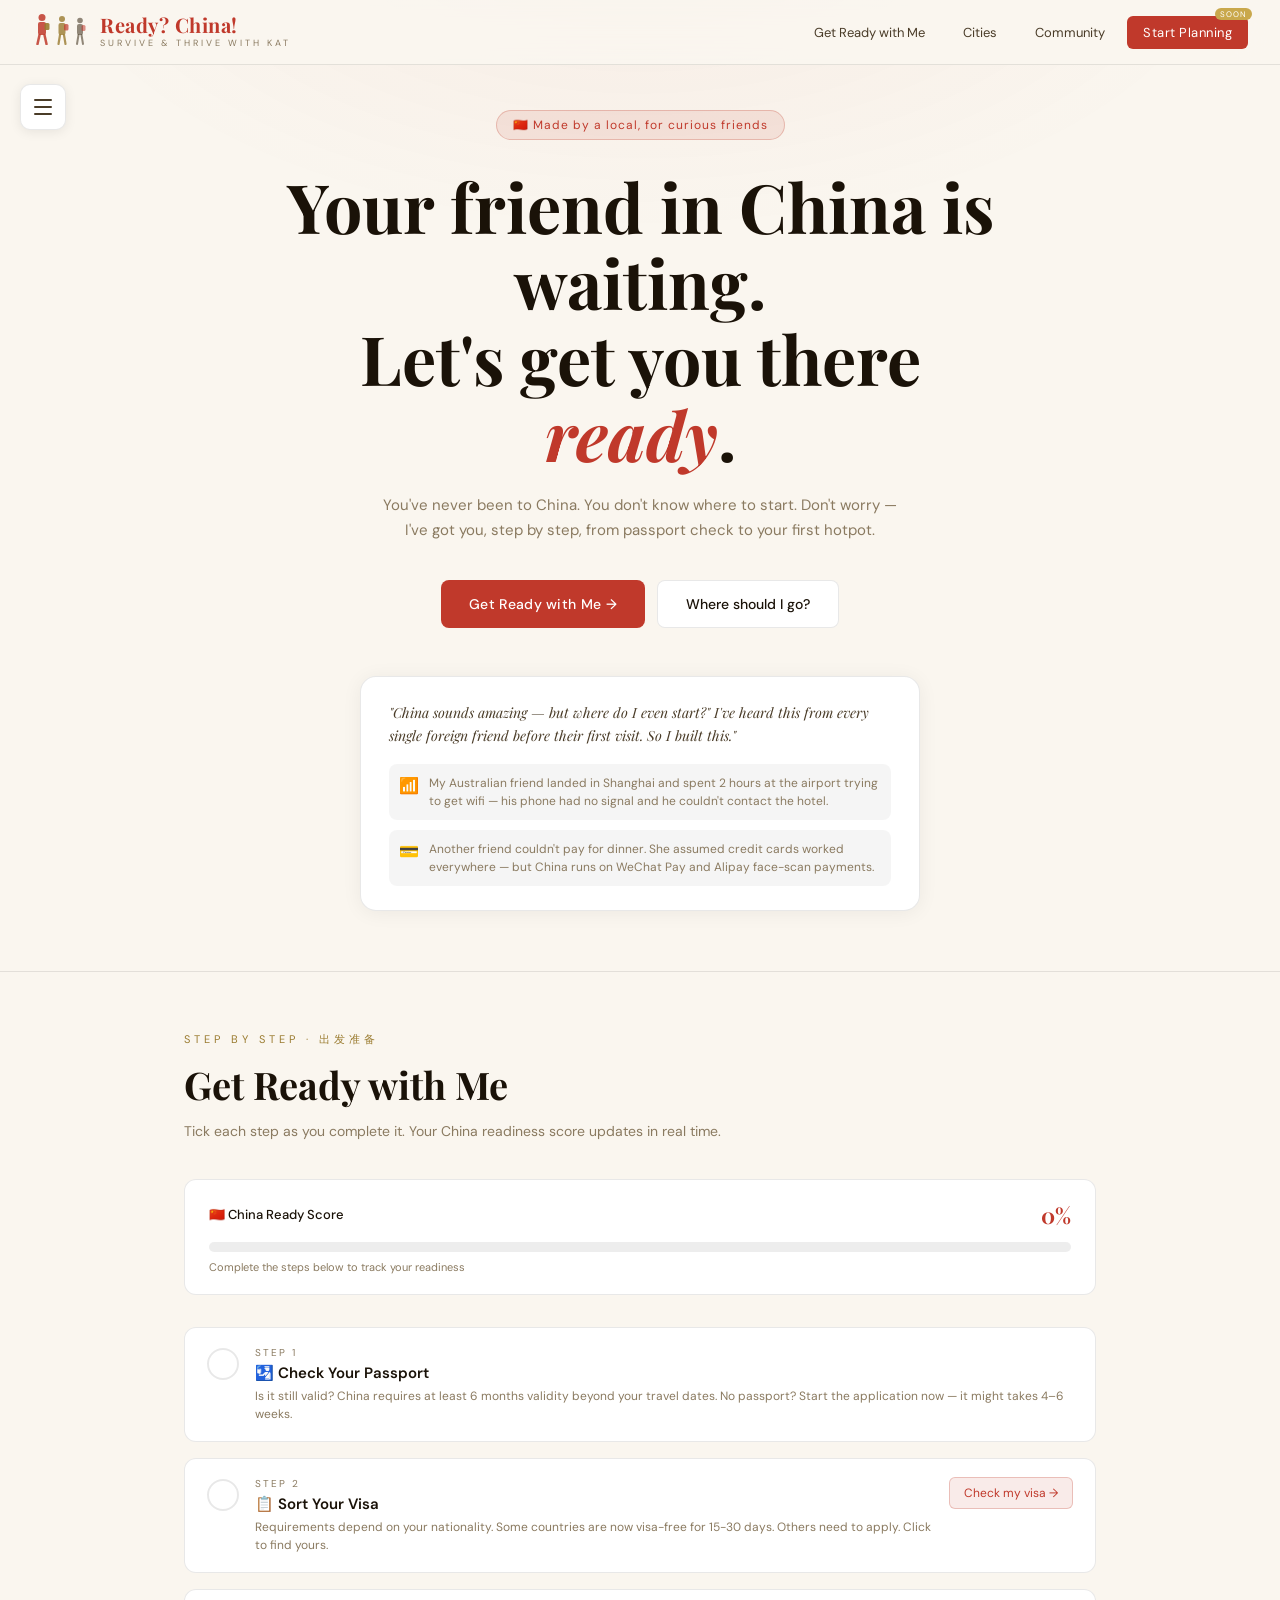
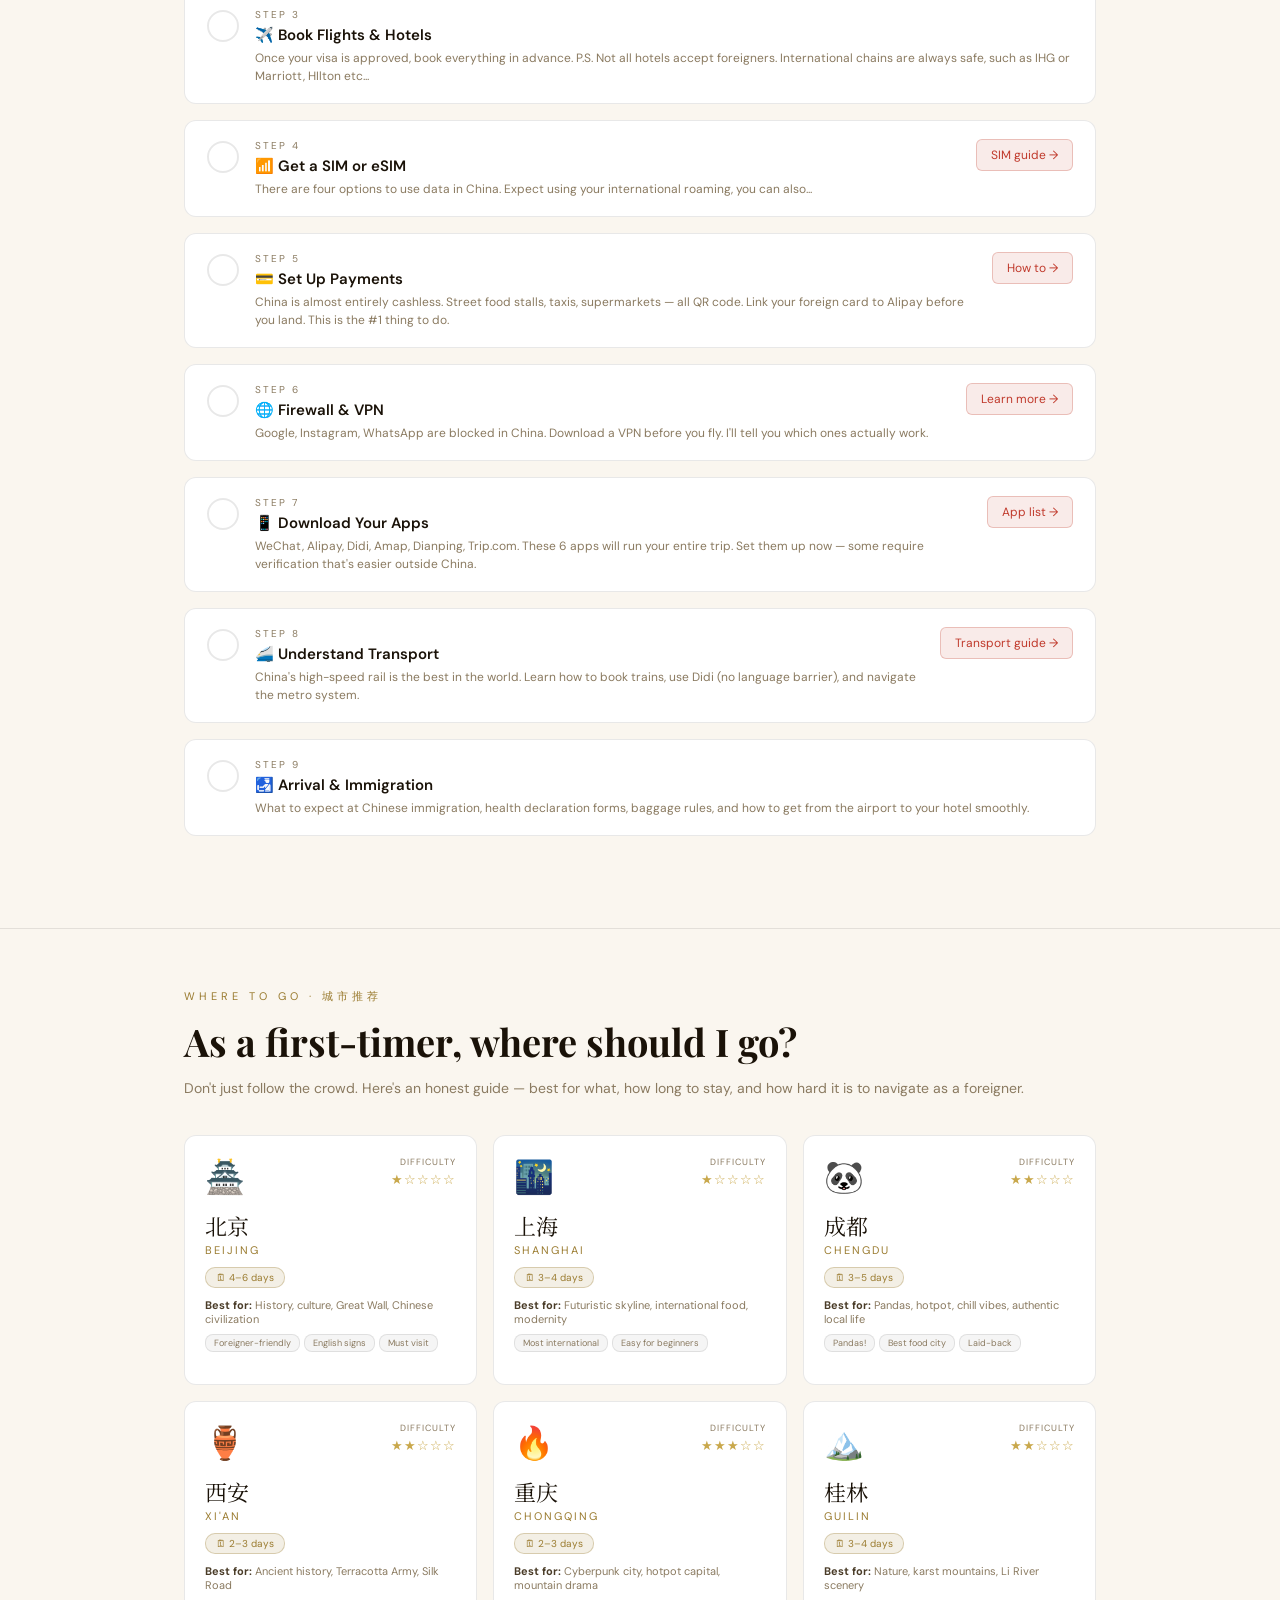
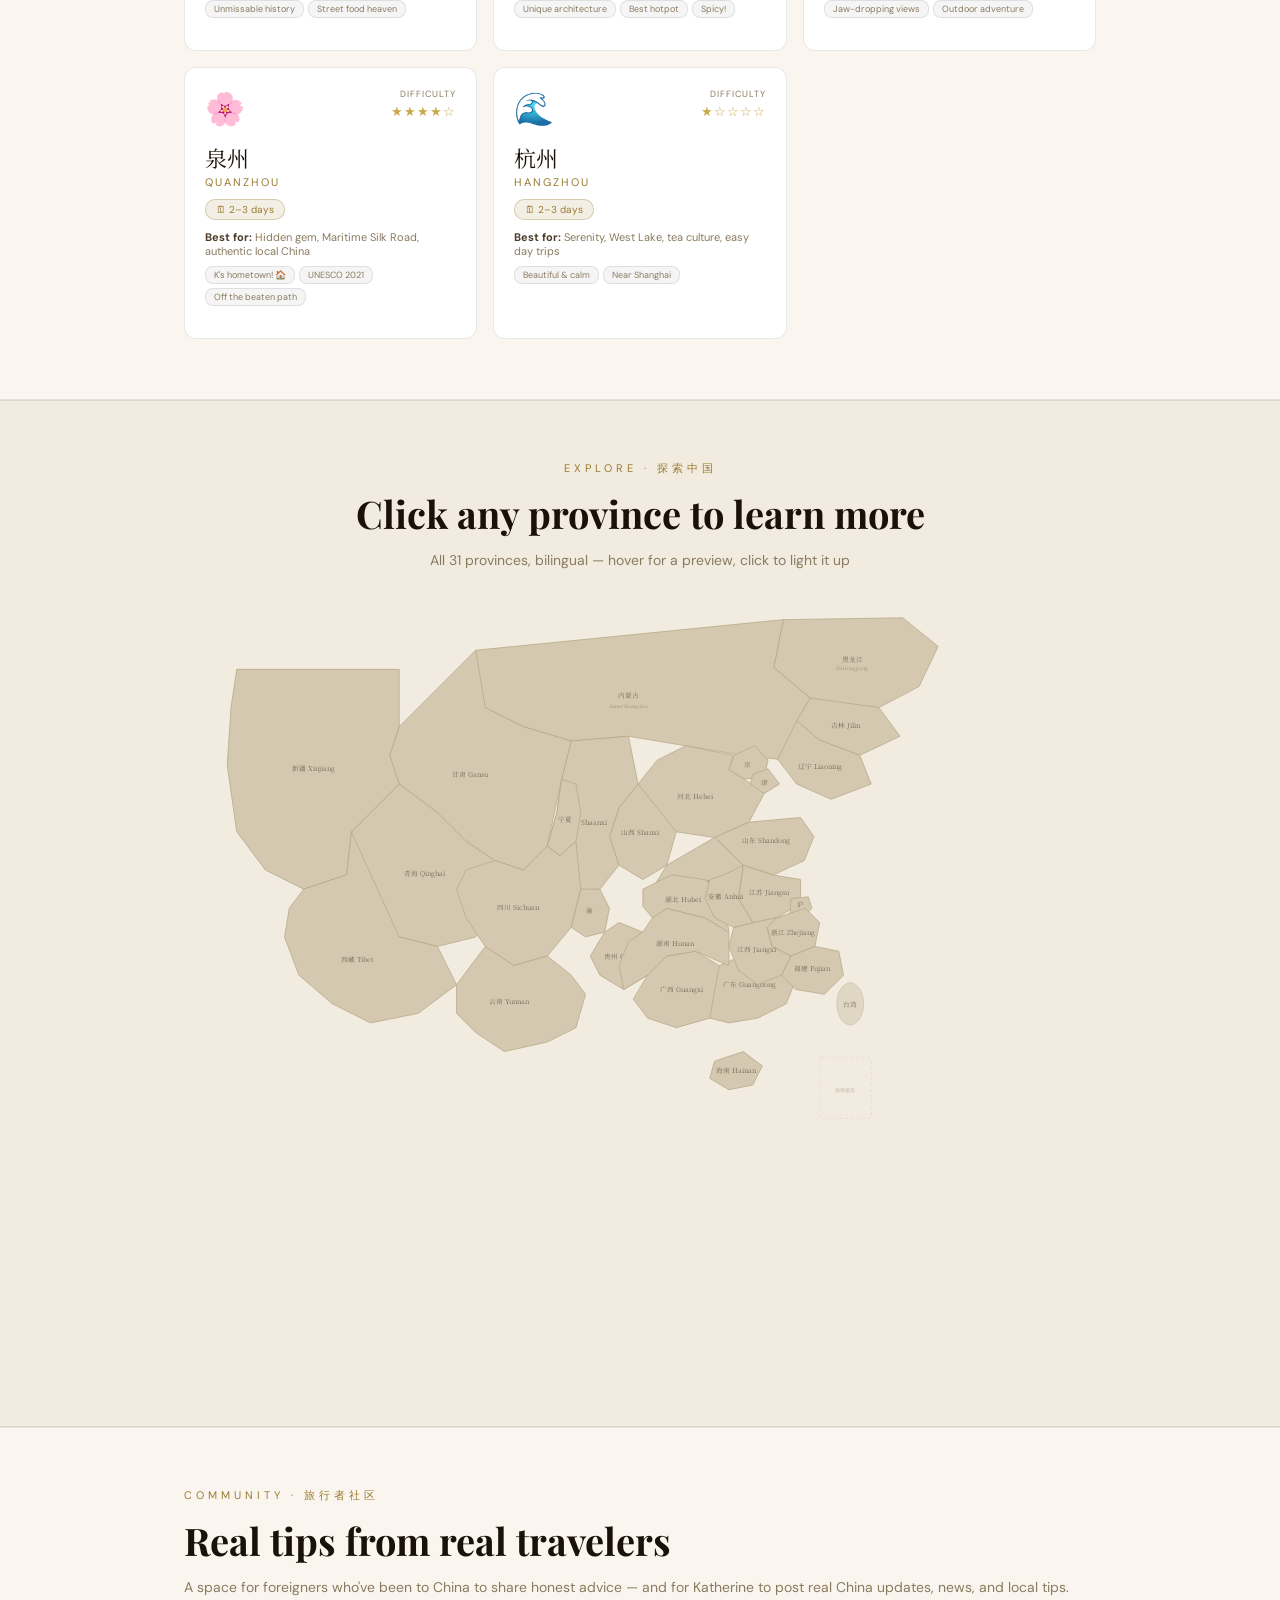
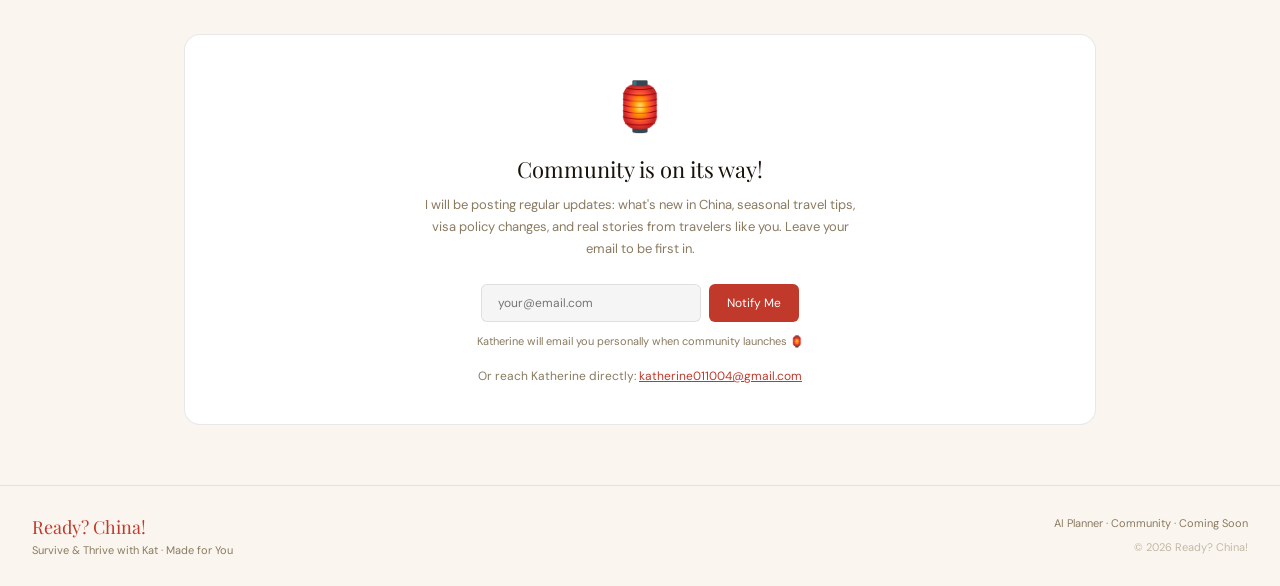
==== commit 54c8244c: "about katherine componentized" ====
--- a/index.html
+++ b/index.html
@@ -800,46 +800,8 @@
   </div>
 </div>
 
-<!-- ═══════════ MODAL: ABOUT Katherine ═══════════ -->
-<div class="modal-overlay" id="about-modal">
-  <div class="modal-box">
-    <div class="modal-header">
-      <div><div class="modal-title">🙋‍♀️ About Katherine · 关于我</div><div class="modal-subtitle">The person behind Ready? China!</div></div>
-      <button class="modal-close" onclick="closeModal('about-modal')">×</button>
-    </div>
-    <div class="modal-body" style="padding:0">
-      <div class="about-card">
-        <div class="about-top">
-          <div class="about-avatar">🌏</div>
-          <div class="about-intro">
-            <div class="about-name">Hey, I'm Katherine!</div>
-            <div class="about-role">Local Chinese · World Traveler · Your China Guide</div>
-            <div class="about-flags">🇨🇳</div>
-          </div>
-        </div>
-        <div class="about-body">
-          <div class="about-story">
-            Born in the Philippines, grew up between Hong Kong, Quanzhou China, studied in Australia and traveled around Australia, New Zealand and Asian countries — I've lived in many places and carry a little piece of all of them.<br><br>
-            Now I'm back in China, and I keep inviting my friends to come visit me. The problem? Every single one of them panics when they start planning. "I don't know where to start." "Will I survive without Google?" "Can I actually pay for things?" "Is it safe?"<br><br>
-            So I built this — a website I wish existed when my friends first asked me those questions. I'll be their guide, and yours too, step by step.
-          </div>
-          <div class="about-examples">
-            <div class="about-ex"><div class="about-ex-icon">📶</div><div class="about-ex-text">My Australian friend landed in Shanghai and spent <strong>2 hours at the airport</strong> trying to get wifi. His phone had no signal and he couldn't contact the hotel. He was stuck.</div></div>
-            <div class="about-ex"><div class="about-ex-icon">💳</div><div class="about-ex-text">Another friend <strong>couldn't pay for dinner</strong> — she thought credit cards worked everywhere. The restaurant only took WeChat Pay. A stranger finally helped her. She was so embarrassed.</div></div>
-            <div class="about-ex"><div class="about-ex-icon">🗺️</div><div class="about-ex-text">A third friend wanted to go somewhere "off the tourist path" but had no idea where. She ended up following everyone to Shanghai and Chengdu, missing <strong>so many hidden gems</strong>.</div></div>
-          </div>
-          <div class="about-story" style="margin-bottom:16px">
-            Traveling in China sounds difficult, but for you, my friends, I will be right here, guiding you through every step. You're not alone. 
-          <div class="about-contact">
-            <span>📧</span>
-            <span>Questions? Stories? Just want to say hi? Email Katherine directly: <a href="mailto:katherine011004@gmail.com">katherine011004@gmail.com</a></span>
-          </div>
-          <div class="about-hometown">Welcome to China! 🏮</div>
-        </div>
-      </div>
-    </div>
-  </div>
-</div>
+<div id="about-container"></div>
+
 
 <!-- ═══════════ MODAL: PLANNING ═══════════ -->
 <div class="modal-overlay" id="planning-modal">
@@ -992,6 +954,7 @@
   document.getElementById('plan-email').value=''
 }
 </script>
-<script src="asset/cities.js"></script>
+<script src="assets/cities.js"></script>
+<script src="assets/about.js"></script>
 </body>
 </html>
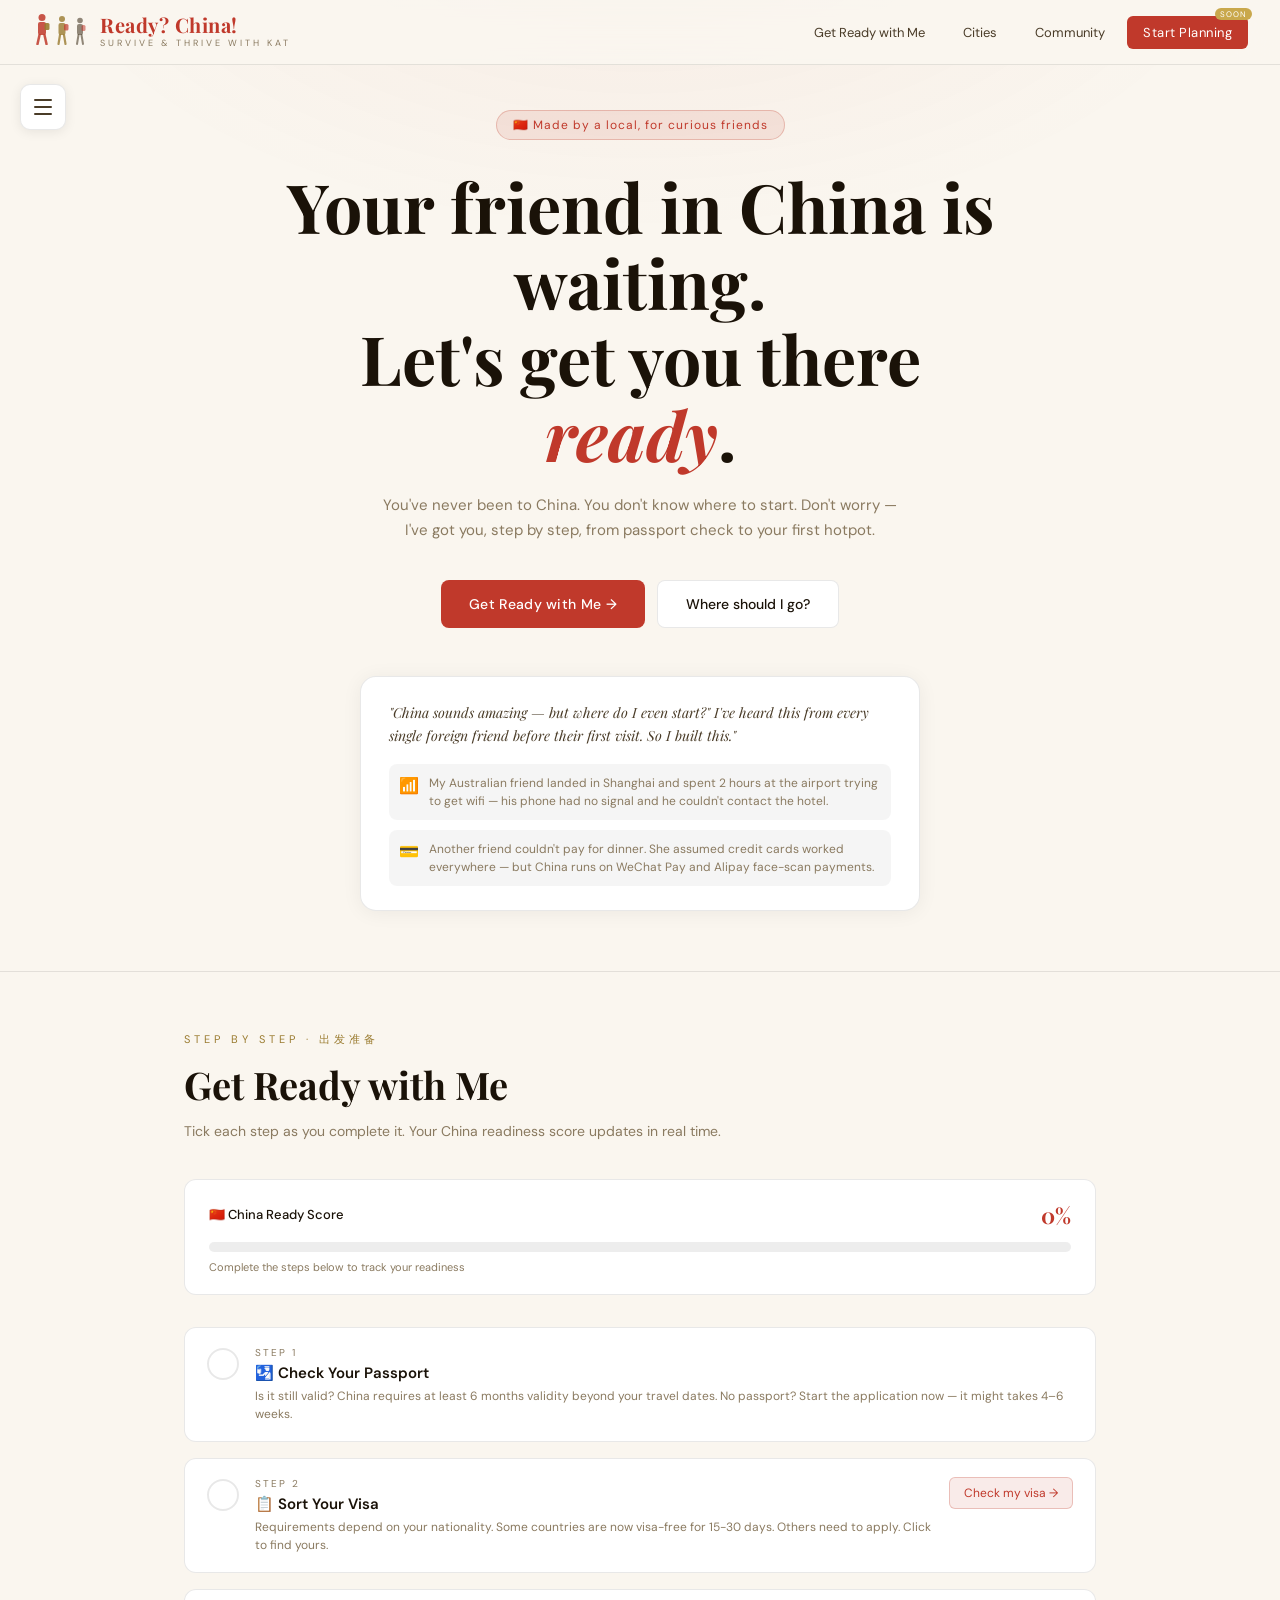
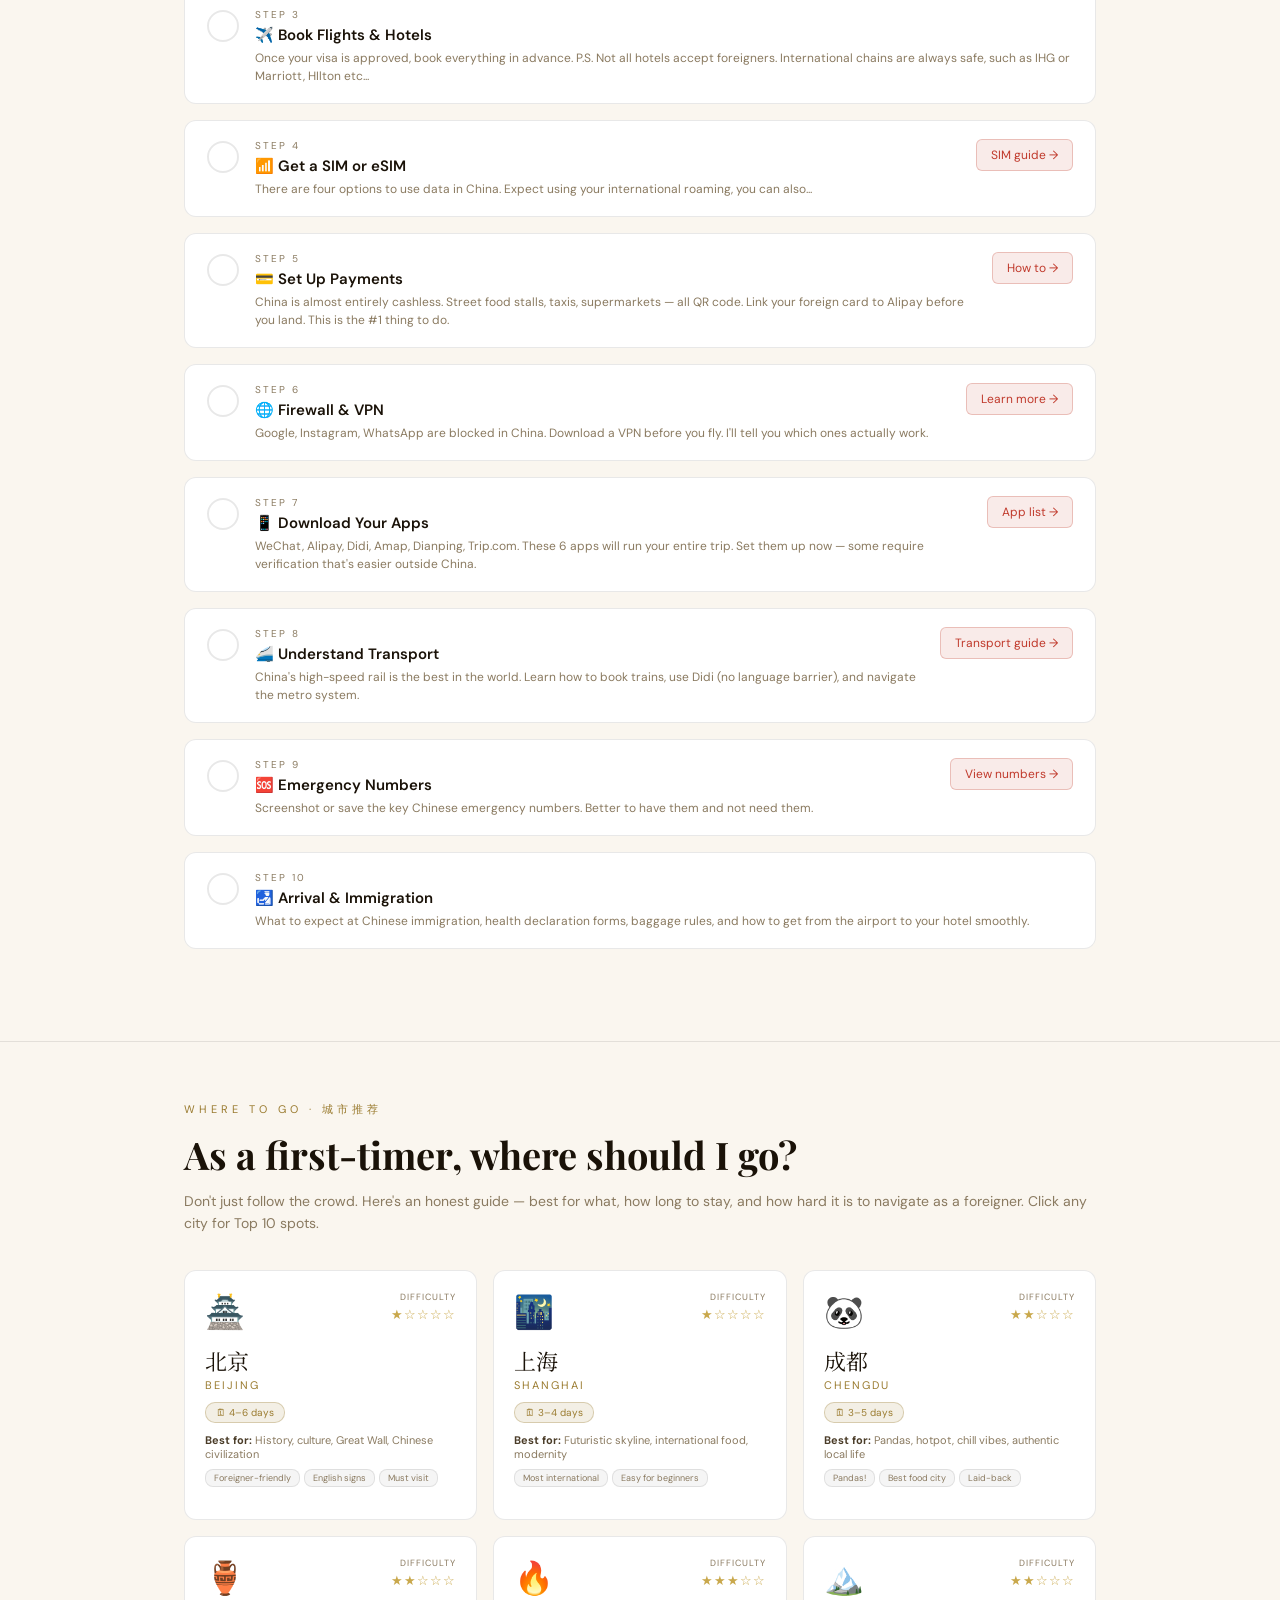
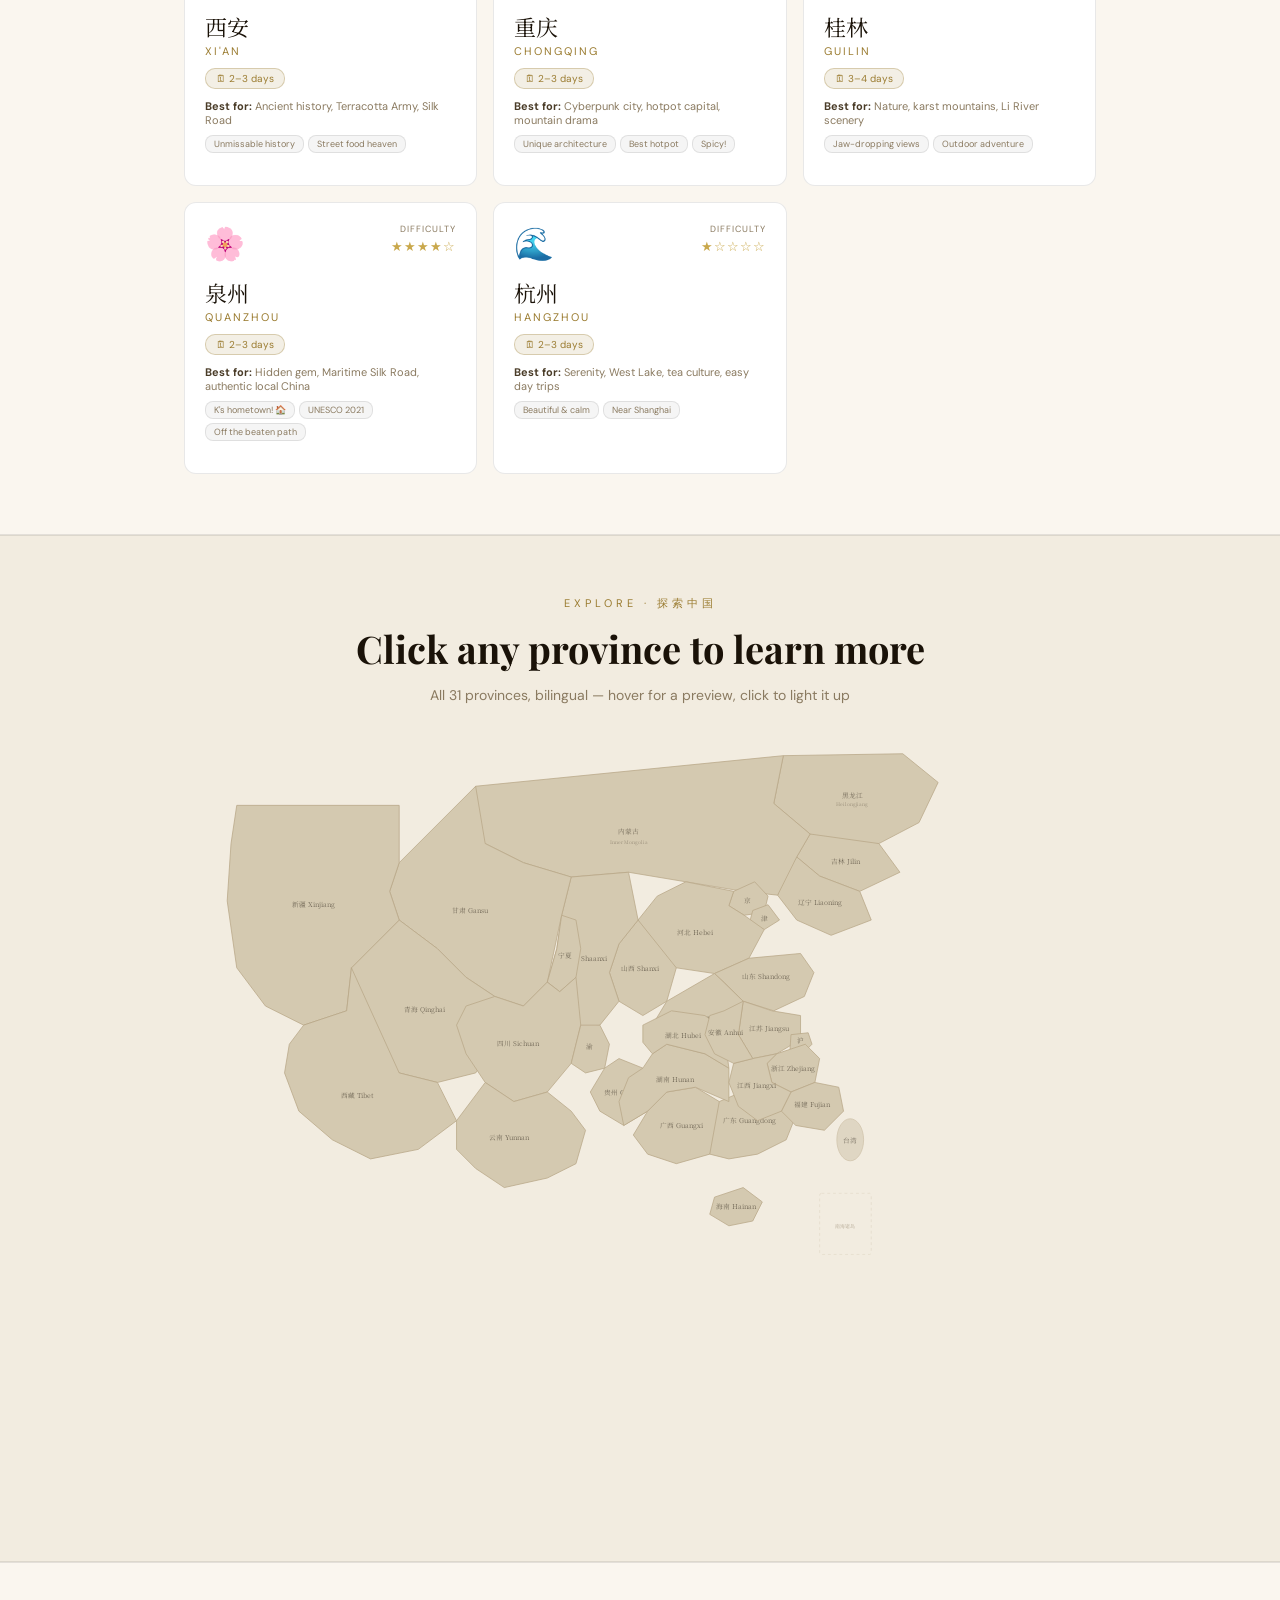
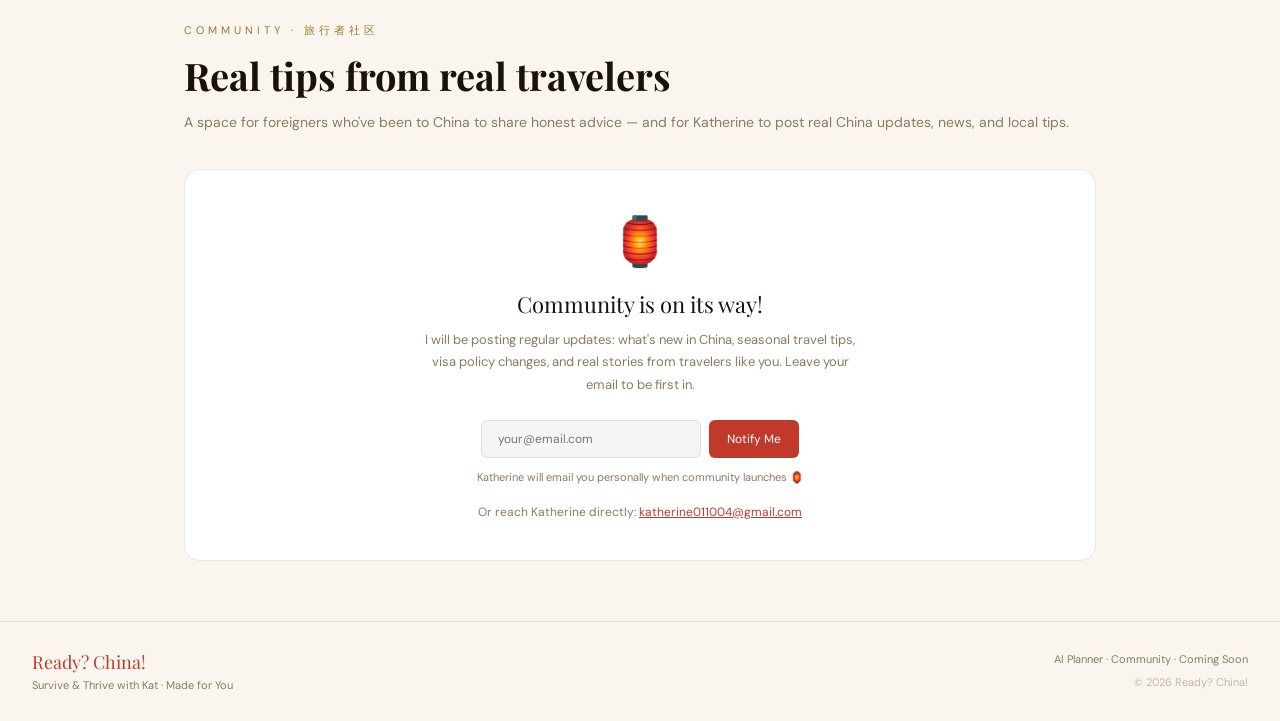
==== commit 1e054f08: "community and planner componentized" ====
--- a/index.html
+++ b/index.html
@@ -341,17 +341,17 @@
   </div>
   <div class="menu-item" onclick="scrollToSection('community-section');closeMenu()">
     <div class="menu-icon">👥</div>
-    <div><div class="menu-item-title">Community</div><div class="menu-item-sub">Tips from real travelers</div></div>
+    <div><div class="menu-item-title">Community</div><div class="menu-item-sub">Tips from Kat and travelers</div></div>
     <span class="mbadge mbadge-gray">SOON</span>
-  </div>
-  <div class="menu-item" onclick="openModal('about-modal');closeMenu()">
-    <div class="menu-icon">🙋‍♀️</div>
-    <div><div class="menu-item-title">About Katherine</div><div class="menu-item-sub">Who built this & why</div></div>
   </div>
   <div class="menu-item" onclick="openModal('planning-modal');closeMenu()">
     <div class="menu-icon">🤖</div>
     <div><div class="menu-item-title">AI Trip Planner</div><div class="menu-item-sub">Auto itinerary</div></div>
     <span class="mbadge mbadge-gray">SOON</span>
+  </div>
+  <div class="menu-item" onclick="openModal('about-modal');closeMenu()">
+    <div class="menu-icon">🙋‍♀️</div>
+    <div><div class="menu-item-title">About Katherine</div><div class="menu-item-sub">Who built this & why</div></div>
   </div>
 </div>
 
@@ -475,10 +475,20 @@
       <div class="step-action"><button class="step-btn" onclick="openModal('transport-modal')">Transport guide →</button></div>
     </div>
 
+    <div class="check-step" id="step-emergency">
+      <div class="step-check" onclick="toggleStep('step-emergency')"></div>
+      <div style="flex:1">
+        <div class="step-num-label">Step 9</div>
+        <div class="step-title-main">🆘 Emergency Numbers</div>
+        <div class="step-desc-main">Screenshot or save the key Chinese emergency numbers. Better to have them and not need them.</div>
+      </div>
+      <div class="step-action"><button class="step-btn" onclick="openModal('emergency-modal')">View numbers →</button></div>
+    </div>
+    
     <div class="check-step" id="step-customs">
       <div class="step-check" onclick="toggleStep('step-customs')"></div>
       <div style="flex:1">
-        <div class="step-num-label">Step 9</div>
+        <div class="step-num-label">Step 10</div>
         <div class="step-title-main">🛃 Arrival & Immigration</div>
         <div class="step-desc-main">What to expect at Chinese immigration, health declaration forms, baggage rules, and how to get from the airport to your hotel smoothly.</div>
       </div>
@@ -493,7 +503,7 @@
 <section class="section" id="cities-section">
   <div class="section-eyebrow">Where to Go · 城市推荐</div>
   <h2 class="section-title">As a first-timer, where should I go?</h2>
-  <p class="section-sub">Don't just follow the crowd. Here's an honest guide — best for what, how long to stay, and how hard it is to navigate as a foreigner.</p>
+  <p class="section-sub">Don't just follow the crowd. Here's an honest guide — best for what, how long to stay, and how hard it is to navigate as a foreigner. Click any city for Top 10 spots.</p>
 
      <div class="city-grid" id="cities-container"></div>
 </section>
@@ -621,29 +631,8 @@
 </section>
 
 <hr class="section-divider">
-
-<!-- ═══════════ COMMUNITY ═══════════ -->
-<section class="section" id="community-section">
-  <div class="section-eyebrow">Community · 旅行者社区</div>
-  <h2 class="section-title">Real tips from real travelers</h2>
-  <p class="section-sub">A space for foreigners who've been to China to share honest advice — and for Katherine to post real China updates, news, and local tips.</p>
-  <div class="community-coming">
-    <div class="comm-icon">🏮</div>
-    <div class="comm-title">Community is on its way!</div>
-    <div class="comm-sub">I will be posting regular updates: what's new in China, seasonal travel tips, visa policy changes, and real stories from travelers like you. Leave your email to be first in.</div>
-     <form action="https://formspree.io/f/mnjypvzn" method="POST"
-  style="display:flex;flex-direction:column;align-items:center;gap:12px">
-  <div style="display:flex;gap:8px;flex-wrap:wrap;justify-content:center">
-    <input class="comm-input" type="email" name="email" placeholder="your@email.com" required/>
-    <button class="comm-btn" type="submit">Notify Me</button>
-  </div>
-  <p style="font-size:11px;color:var(--text-muted)">
-     Katherine will email you personally when community launches 🏮
-  </p>
-</form>
-    <div style="margin-top:20px;font-size:12px;color:var(--text-muted)">Or reach Katherine directly: <a href="mailto:katherine011004@gmail.com" style="color:var(--accent)">katherine011004@gmail.com</a></div>
-  </div>
-</section>
+<!-- ═══════════ community ═══════════ -->
+<div id="community-container"></div>
 
 </main>
 
@@ -771,9 +760,10 @@
     <div class="modal-body">
       <div class="app-list">
         <div class="app-item"><div class="app-icon-box">💬</div><div><div class="app-name">WeChat 微信 — Everything App</div><div class="app-desc">Messaging, payments, mini-programs, food ordering, maps. Without WeChat, China is very hard. Set it up before arrival and link a payment method.</div><div class="app-tip">✅ Register with your phone number. Add your Chinese friends so they can show you around.</div></div></div>
-        <div class="app-item"><div class="app-icon-box">💳</div><div><div class="app-name">Alipay 支付宝 — Pay for Everything</div><div class="app-desc">China's dominant payment platform. Foreign cards now accepted. Street food, taxis, supermarkets — all QR code.</div><div class="app-tip">✅ Link your Visa/Mastercard in Settings. Do this BEFORE you arrive.</div></div></div>
-        <div class="app-item"><div class="app-icon-box">🚗</div><div><div class="app-name">Didi 滴滴 — China's Uber</div><div class="app-desc">Works in English. No language barrier. Much cheaper than taxis. The driver comes to you — no hailing required.</div><div class="app-tip">✅ Set your pickup and destination in English, the app handles the translation.</div></div></div>
-        <div class="app-item"><div class="app-icon-box">🗺️</div><div><div class="app-name">Amap 高德地图 — Navigation</div><div class="app-desc">Google Maps doesn't work well in China. Amap (Gaode) is the most accurate map — it has an English mode and works offline.</div><div class="app-tip">✅ Switch to English in Settings. Download your city maps offline before exploring.</div></div></div>
+        <div class="app-item"><div class="app-icon-box">💳</div><div><div class="app-name">Alipay 支付宝 — Pay for Everything</div><div class="app-desc">China's dominant payment platform. Foreign cards now accepted. Street food, taxis, supermarkets — all QR code.</div><div class="app-tip">✅ Link your Visa/Mastercard in Settings. Do this BEFORE you arrive.</div> <!-- ✏️ <a href="https://youtube.com/YOUR_VIDEO_ID" target="_blank" class="yt-link">▶ Watch: How to set up Alipay as a foreigner</a> --> </div></div>
+        <div class="app-item"><div class="app-icon-box">🚗</div><div><div class="app-name">Didi 滴滴 — China's Uber</div><div class="app-desc">Works in English. No language barrier. Much cheaper than taxis. The driver comes to you — no hailing required.</div><div class="app-tip">✅ Set your pickup and destination in English, the app handles the translation.</div> <!-- ✏️ When you have a YouTube tutorial ready, replace the comment below with:
+      <a href="https://youtube.com/YOUR_VIDEO_ID" target="_blank" class="yt-link">▶ Watch Kat's Didi tutorial</a> --></div></div>
+        <div class="app-item"><div class="app-icon-box">🗺️</div><div><div class="app-name">Amap 高德地图 — Navigation</div><div class="app-desc">Google Maps doesn't work well in China. Amap (Gaode) is the most accurate map, it has an English mode and works offline. </div><div class="app-tip">✅ Switch to English in Settings. Download your city maps offline before exploring.</div></div></div>
         <div class="app-item"><div class="app-icon-box">🍜</div><div><div class="app-name">大众点评 Dianping — Where to Eat</div><div class="app-desc">China's version of Yelp + TripAdvisor. Every restaurant, café, and attraction rated and reviewed. Filter by "foreigner-friendly" or "English menu".</div><div class="app-tip">✅ Use it to find the best local spots tourists never discover.</div></div></div>
         <div class="app-item"><div class="app-icon-box">🚆</div><div><div class="app-name">Trip.com (携程) — Book Everything</div><div class="app-desc">Trains, flights, hotels all in one English-language app. Much easier than the official 12306 rail app for foreigners. Supports foreign payment cards.</div><div class="app-tip">✅ Book high-speed rail here — it's the most reliable way as a foreigner.</div></div></div>
       </div>
@@ -800,38 +790,27 @@
   </div>
 </div>
 
+<!-- EMERGENCY -->
+<div class="modal-overlay" id="emergency-modal">
+  <div class="modal-box"><div class="modal-header"><div><div class="modal-title">🆘 Emergency Numbers · 紧急电话</div><div class="modal-subtitle">Screenshot this and save it before you travel</div></div><button class="modal-close" onclick="closeModal('emergency-modal')">×</button></div>
+  <div class="modal-body">
+    <div class="modal-note" style="margin-bottom:16px">📱 Save these in your phone contacts before you land. If you have a Chinese number but struggle with Mandarin, you can send an emergency SMS to <strong>12110</strong> (police).</div>
+    <div class="emergency-grid">
+      <div class="emergency-card"><div class="emg-num">👮 110</div><div class="emg-title">Police</div><div class="emg-desc">Theft, physical attack, or any situation threatening personal safety. Available 24/7. Can also SMS 12110 if you struggle with Mandarin.</div></div>
+      <div class="emergency-card"><div class="emg-num">🚑 120</div><div class="emg-title">Ambulance</div><div class="emg-desc">State your condition and exact location clearly. A single ambulance trip can cost $20–55 USD — travel insurance is strongly recommended!</div></div>
+      <div class="emergency-card"><div class="emg-num">🔥 119</div><div class="emg-title">Fire</div><div class="emg-desc">Dial immediately in case of fire. Stay calm and provide your exact address for a quick response.</div></div>
+      <div class="emergency-card"><div class="emg-num">🚗 122</div><div class="emg-title">Traffic Accident</div><div class="emg-desc">Call 122 for collisions on city roads. Dial 12122 for accidents on expressways or highways.</div></div>
+      <div class="emergency-card"><div class="emg-num">🌍 12308</div><div class="emg-title">Foreign Affairs</div><div class="emg-desc">For foreigners: lost passport, detention, or any serious situation requiring consular support from the Ministry of Foreign Affairs.</div></div>
+      <div class="emergency-card"><div class="emg-num">📋 12367</div><div class="emg-title">Visa &amp; Immigration</div><div class="emg-desc">Visa issues, entry/exit policy questions, residency permits, or immigration matters.</div></div>
+    </div>
+    <div class="modal-note" style="margin-top:14px">🏥 <strong>International hospitals</strong> with English-speaking staff exist in Beijing, Shanghai, Chengdu and major cities. Kat strongly recommends purchasing travel insurance that covers medical evacuation.</div>
+  </div></div>
+</div>
 <div id="about-container"></div>
 
 
 <!-- ═══════════ MODAL: PLANNING ═══════════ -->
-<div class="modal-overlay" id="planning-modal">
-  <div class="modal-box" style="max-width:540px">
-    <div class="modal-header">
-      <div><div class="modal-title">🤖 AI Trip Planner · 智能行程</div><div class="modal-subtitle">Your perfect China itinerary, generated in seconds</div></div>
-      <button class="modal-close" onclick="closeModal('planning-modal')">×</button>
-    </div>
-    <div class="modal-body">
-      <div class="planner-teaser">
-        <div class="planner-icon">✨</div>
-        <div class="planner-h">Coming Soon — Your dream China trip, planned by AI</div>
-        <div class="planner-p">Tell me your budget, how many days, the season you're visiting, and what you love — and I'll generate a complete personalized itinerary with routes, food spots, and local gems.</div>
-        <div class="feature-list">
-          <div class="feat-item"><span class="feat-icon">🗓️</span>Choose your days & season</div>
-          <div class="feat-item"><span class="feat-icon">💸</span>Budget, mid-range or luxury versions</div>
-          <div class="feat-item"><span class="feat-icon">❤️</span>Pick your interests: food · history · nature · nightlife</div>
-          <div class="feat-item"><span class="feat-icon">🚄</span>Optimized routes between cities</div>
-          <div class="feat-item"><span class="feat-icon">📥</span>Export & share with your travel group</div>
-        </div>
-        <p style="font-size:12px;color:var(--text-muted);margin-bottom:14px">Be first to know when it launches 👇</p>
-        <div class="notify-row">
-          <input class="notify-input" id="plan-email" type="email" placeholder="your@email.com"/>
-          <button class="notify-btn" onclick="plannerNotify()">Notify Me</button>
-        </div>
-        <div class="notify-ok" id="plan-ok">🎉 Amazing! You're on the list.</div>
-      </div>
-    </div>
-  </div>
-</div>
+<div id="planner-container"></div>
 
 <script>
 // ── MENU ──
@@ -872,8 +851,8 @@
 }
 
 // ── CHECKLIST ──
-const steps=['step-passport','step-visa','step-flights','step-esim','step-payment','step-network','step-apps','step-transport','step-customs'];
-const statusMsgs=['Just getting started — your adventure awaits! 🌱','Great start! Passport sorted ✅','Visa sorted — you\'re officially going! 🎉','Flights & hotel booked — it\'s real now! 🛫','SIM ready — you\'ll have signal the moment you land 📶','Payments sorted — you can eat ANYTHING 🍜','Connected — Instagram works in China too 🌐','Apps ready — you\'re basically a local 📱','Transport sorted — rail, metro, Didi — you\'ve got this 🚄','100% CHINA READY! See you there! 🇨🇳🎊'];
+const steps=['step-passport','step-visa','step-flights','step-esim','step-payment','step-network','step-apps','step-transport','step-emergency','step-customs'];
+const statusMsgs=['Just getting started — your adventure awaits! 🌱','Great start! Passport sorted ✅','Visa sorted — you\'re officially going! 🎉','Flights & hotel booked — it\'s real now! 🛫','SIM ready — you\'ll have signal the moment you land 📶','Payments sorted — you can eat ANYTHING 🍜','Connected — Instagram works in China too 🌐','Apps ready — you\'re basically a local 📱','Transport sorted — rail, metro, Didi — you\'ve got this 🚄','save the number, I have backup now!','100% CHINA READY! See you there! 🇨🇳🎊'];
 function toggleStep(id){
   const el=document.getElementById(id);
   el.classList.toggle('done');
@@ -956,5 +935,7 @@
 </script>
 <script src="assets/cities.js"></script>
 <script src="assets/about.js"></script>
+<script src="assets/community.js"></script>
+<script src="assets/aiplanner.js"></script>
 </body>
 </html>
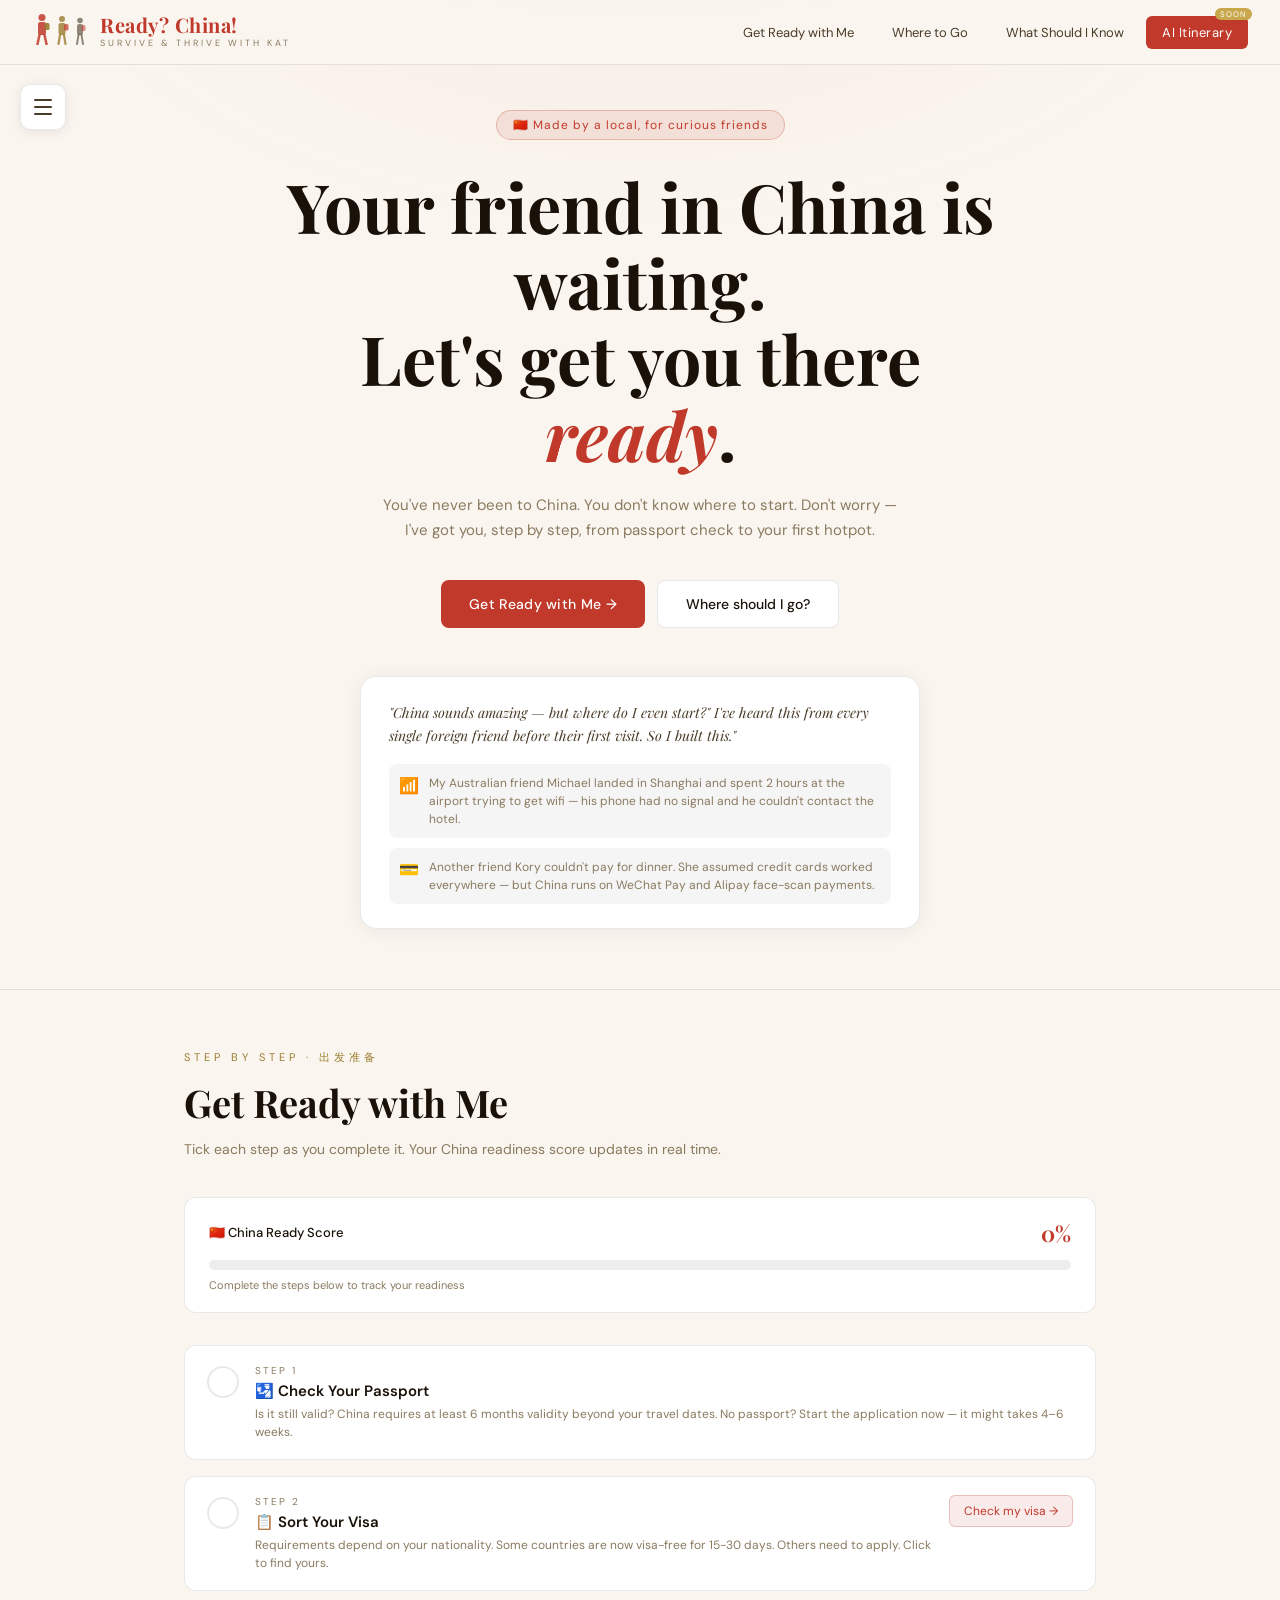
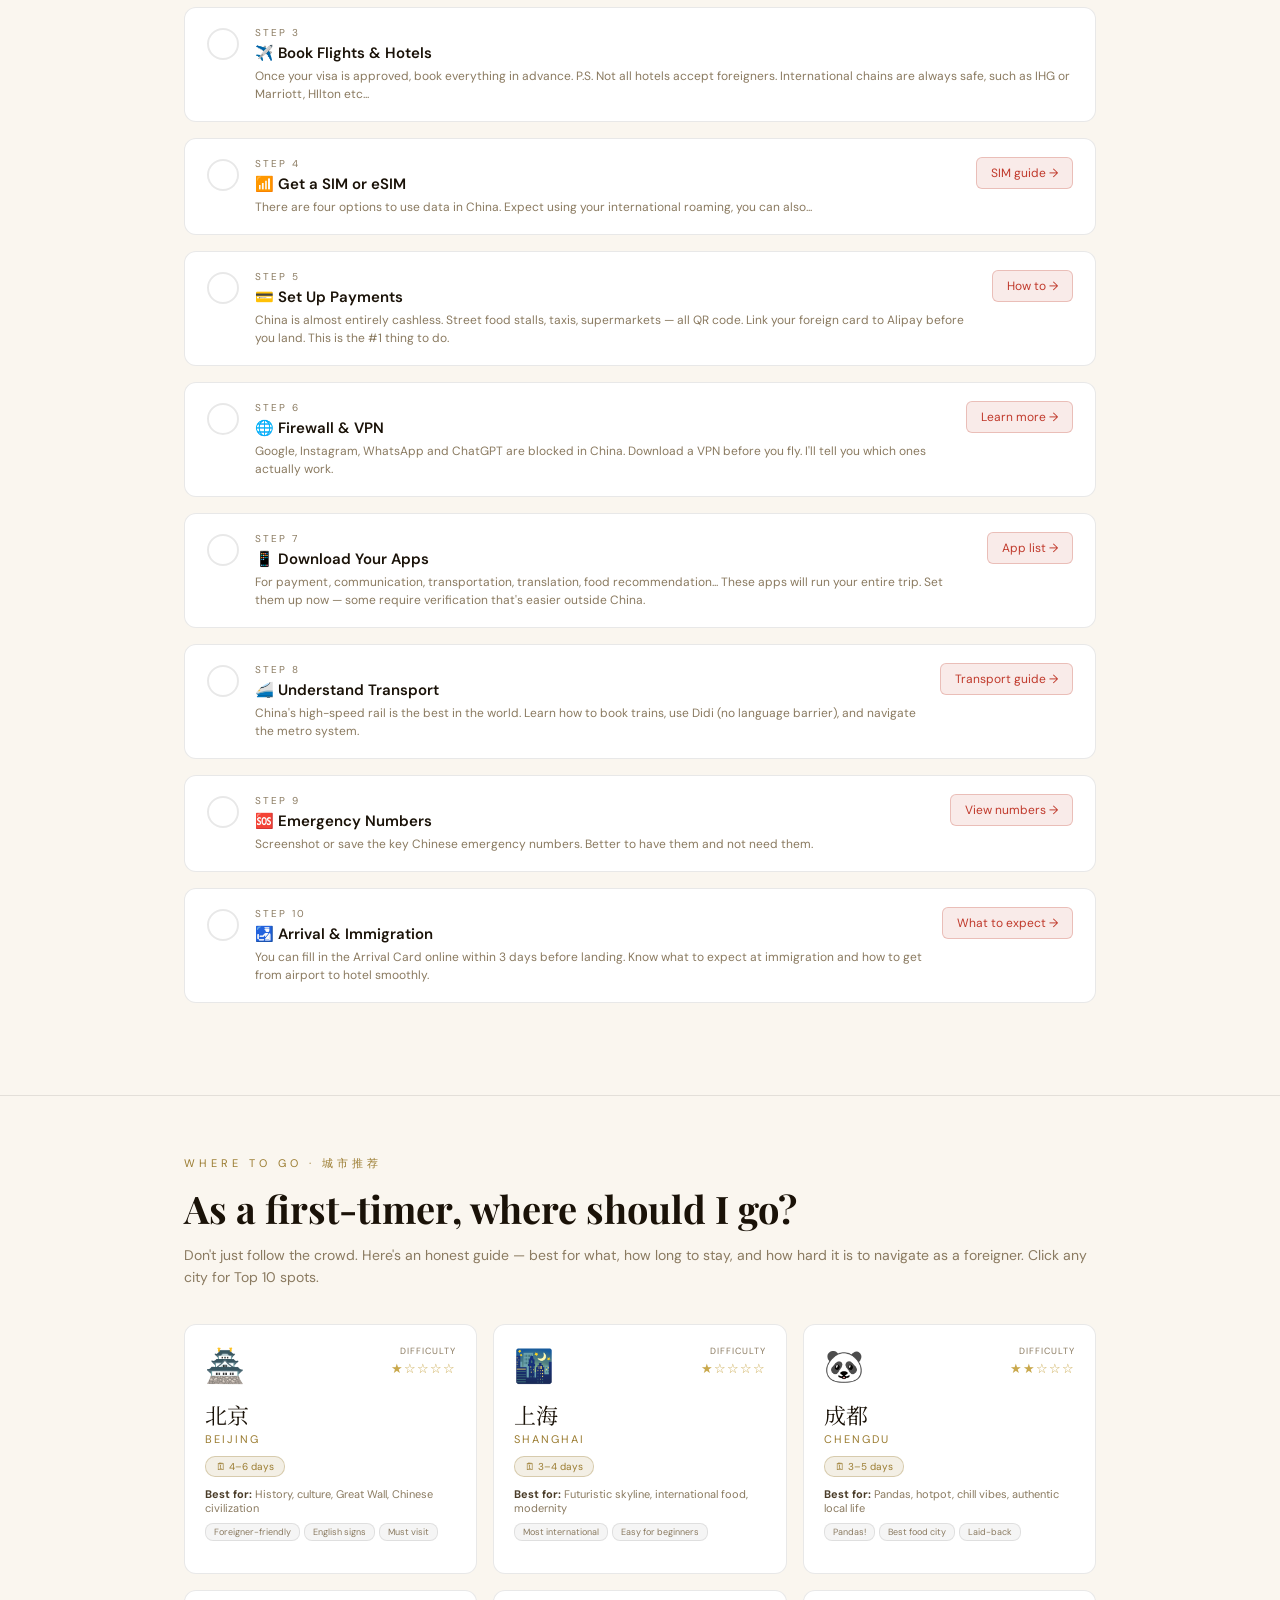
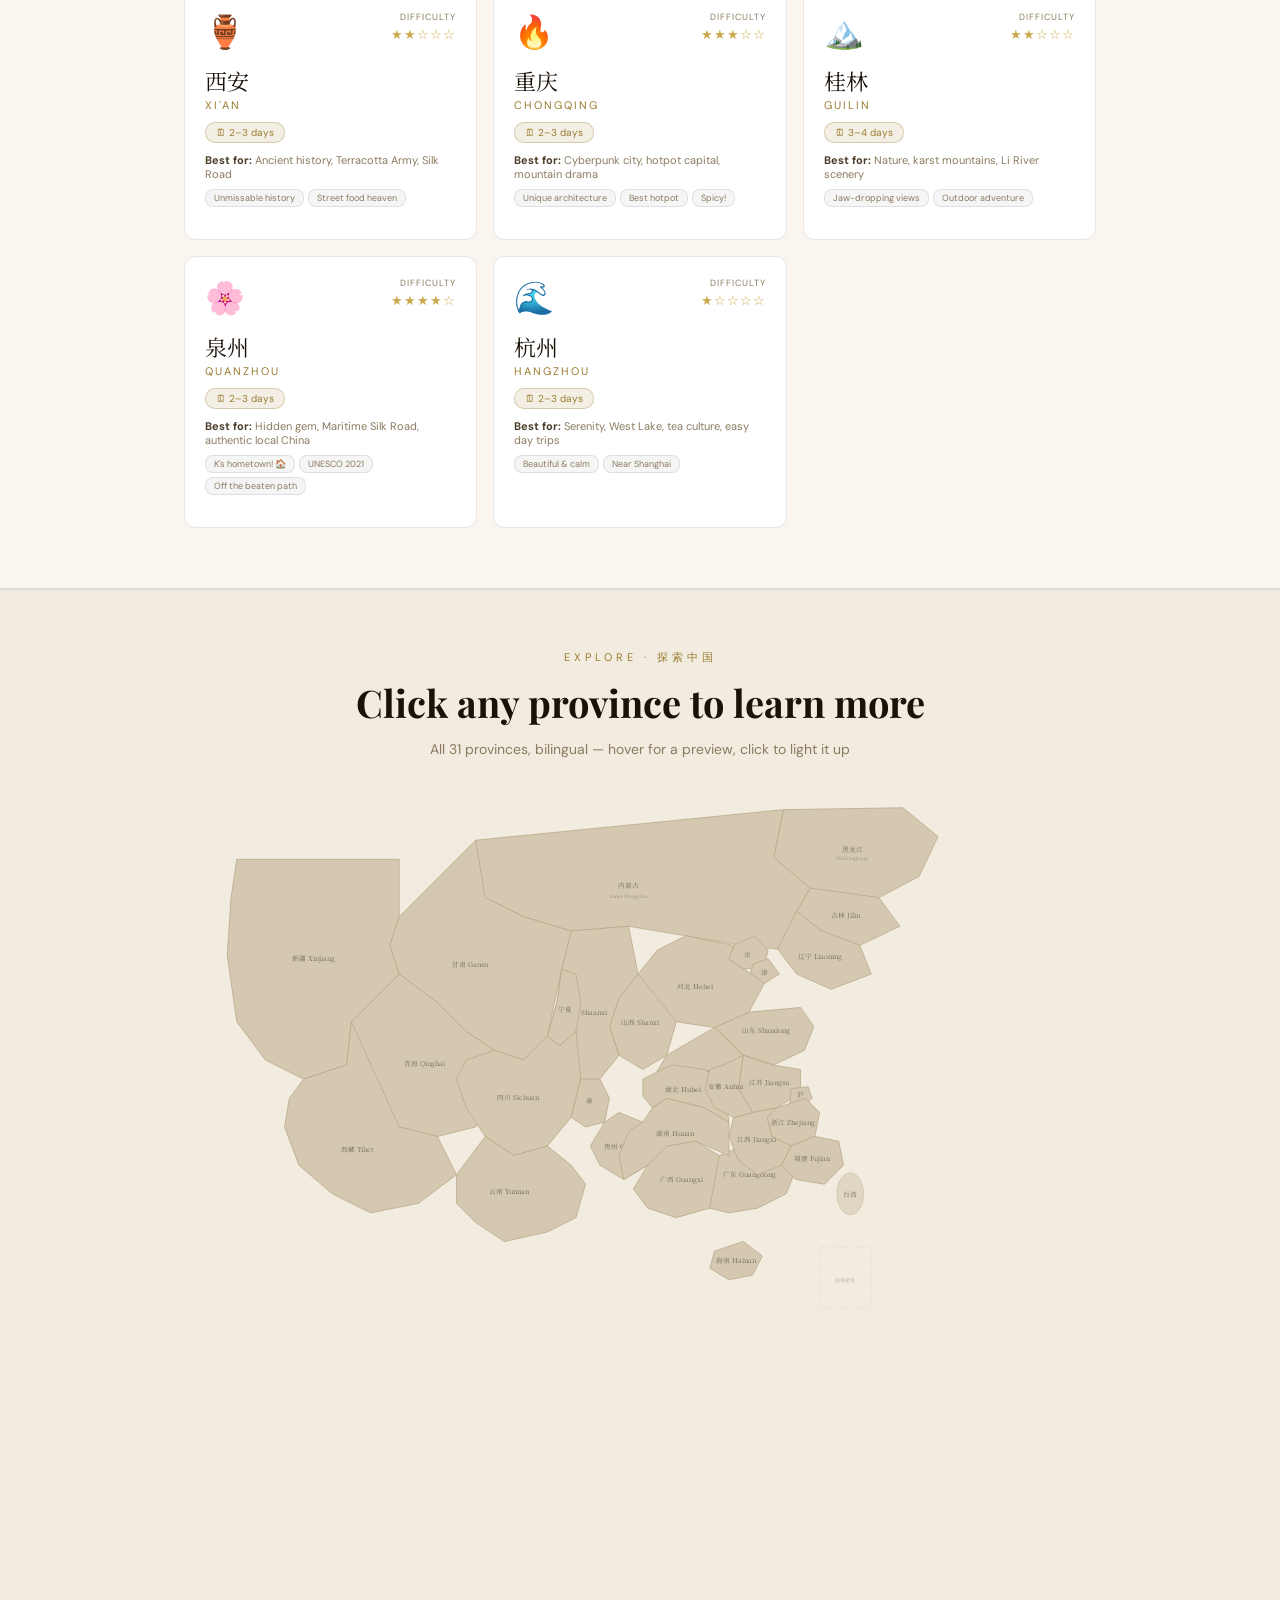
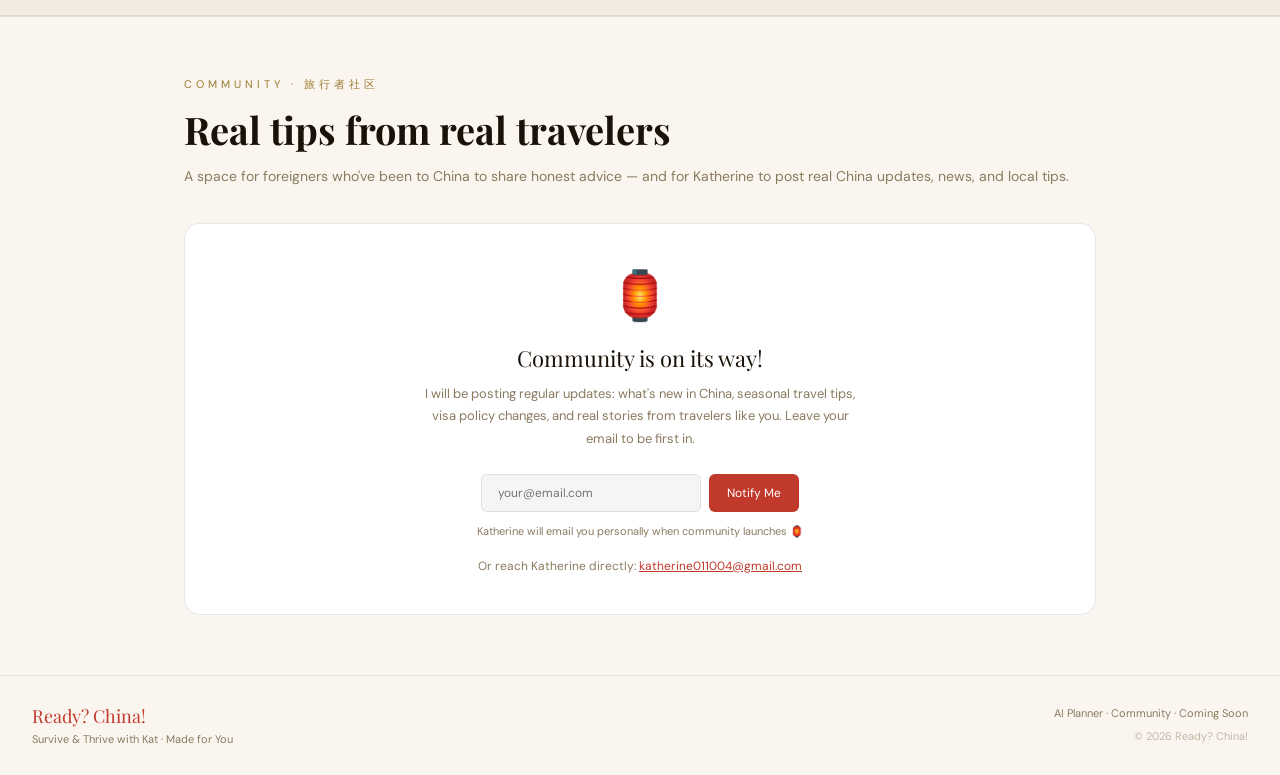
==== commit 7a3603c8: "editted grwm" ====
--- a/index.html
+++ b/index.html
@@ -103,6 +103,11 @@
 .check-step.done{background:rgba(39,174,96,0.04);border-color:rgba(39,174,96,0.3)}
 .check-step.done .step-check{background:#27ae60;border-color:#27ae60}
 .check-step.done .step-check::after{content:'✓';color:white;font-size:14px;font-weight:700}
+.emergency-grid{display:grid;grid-template-columns:repeat(auto-fill,minmax(200px,1fr));gap:10px}
+.emergency-card{background:var(--surface);border:1px solid var(--border);border-radius:8px;padding:14px}
+.emg-num{font-family:'Playfair Display',serif;font-size:22px;color:var(--accent);margin-bottom:4px}
+.emg-title{font-size:12px;font-weight:600;color:var(--text-mid);margin-bottom:6px}
+.emg-desc{font-size:11px;color:var(--text-muted);line-height:1.5}
 .step-check{width:32px;height:32px;border-radius:50%;border:2px solid var(--border);flex-shrink:0;display:flex;align-items:center;justify-content:center;cursor:pointer;transition:all .2s;margin-top:2px}
 .step-check:hover{border-color:var(--accent)}
 .step-num-label{font-size:10px;color:var(--text-muted);letter-spacing:2px;text-transform:uppercase;margin-bottom:4px}
@@ -315,10 +320,10 @@
   </div>
   <nav>
     <button class="nav-link" onclick="scrollToSection('ready-section')">Get Ready with Me</button>
-    <button class="nav-link" onclick="scrollToSection('cities-section')">Cities</button>
-    <button class="nav-link" onclick="scrollToSection('community-section')">Community</button>
+    <button class="nav-link" onclick="scrollToSection('cities-section')">Where to Go</button>
+    <button class="nav-link" onclick="scrollToSection('community-section')">What Should I Know</button>
     <button class="nav-link nav-cta" onclick="openModal('planning-modal')">
-      <span class="soon-tag">SOON</span>Start Planning
+      <span class="soon-tag">SOON</span>AI Itinerary
     </button>
   </nav>
 </header>
@@ -372,8 +377,8 @@
   <div class="hero-story">
     <div class="story-quote">"China sounds amazing — but where do I even start?" I've heard this from every single foreign friend before their first visit. So I built this."</div>
     <div class="story-examples">
-      <div class="story-ex"><div class="story-ex-icon">📶</div><div>My Australian friend landed in Shanghai and spent 2 hours at the airport trying to get wifi — his phone had no signal and he couldn't contact the hotel.</div></div>
-      <div class="story-ex"><div class="story-ex-icon">💳</div><div>Another friend couldn't pay for dinner. She assumed credit cards worked everywhere — but China runs on WeChat Pay and Alipay face-scan payments.</div></div>
+      <div class="story-ex"><div class="story-ex-icon">📶</div><div>My Australian friend Michael landed in Shanghai and spent 2 hours at the airport trying to get wifi — his phone had no signal and he couldn't contact the hotel.</div></div>
+      <div class="story-ex"><div class="story-ex-icon">💳</div><div>Another friend Kory couldn't pay for dinner. She assumed credit cards worked everywhere — but China runs on WeChat Pay and Alipay face-scan payments.</div></div>
     </div>
   </div>
 </section>
@@ -450,7 +455,7 @@
       <div style="flex:1">
         <div class="step-num-label">Step 6</div>
         <div class="step-title-main">🌐 Firewall & VPN</div>
-        <div class="step-desc-main">Google, Instagram, WhatsApp are blocked in China. Download a VPN before you fly. I'll tell you which ones actually work.</div>
+        <div class="step-desc-main">Google, Instagram, WhatsApp and ChatGPT are blocked in China. Download a VPN before you fly. I'll tell you which ones actually work.</div>
       </div>
       <div class="step-action"><button class="step-btn" onclick="openModal('network-modal')">Learn more →</button></div>
     </div>
@@ -460,7 +465,7 @@
       <div style="flex:1">
         <div class="step-num-label">Step 7</div>
         <div class="step-title-main">📱 Download Your Apps</div>
-        <div class="step-desc-main">WeChat, Alipay, Didi, Amap, Dianping, Trip.com. These 6 apps will run your entire trip. Set them up now — some require verification that's easier outside China.</div>
+        <div class="step-desc-main">For payment, communication, transportation, translation, food recommendation... These apps will run your entire trip. Set them up now — some require verification that's easier outside China.</div>
       </div>
       <div class="step-action"><button class="step-btn" onclick="openModal('apps-modal')">App list →</button></div>
     </div>
@@ -490,8 +495,9 @@
       <div style="flex:1">
         <div class="step-num-label">Step 10</div>
         <div class="step-title-main">🛃 Arrival & Immigration</div>
-        <div class="step-desc-main">What to expect at Chinese immigration, health declaration forms, baggage rules, and how to get from the airport to your hotel smoothly.</div>
-      </div>
+        <div class="step-desc-main">You can fill in the Arrival Card online within 3 days before landing. Know what to expect at immigration and how to get from airport to hotel smoothly.</div>
+      </div>
+      <div class="step-action"><button class="step-btn" onclick="openModal('customs-modal')">What to expect →</button></div>
     </div>
 
   </div>
@@ -702,13 +708,13 @@
       <button class="modal-close" onclick="closeModal('sim-modal')">×</button>
     </div>
     <div class="modal-body">
-      <div class="modal-note" style="margin-bottom:16px"><strong>⚠️ Important:</strong> There are four options to use data in China. Expect using your international roaming, you also can...</div>
+      <div class="modal-note" style="margin-bottom:16px"><strong>⚠️ Important:</strong> Many hotels require a local Chinese phone number for check-in and booking confirmations. Getting a SIM or eSIM is highly recommended than using international roam.</div>
       <div class="info-grid">
-        <div class="info-card"><div class="info-card-title">📲 eSIM (Best Option)</div><ul class="info-list"><li>Buy on Airalo, Holafly, or China Unicom International before flying</li><li>Activates the moment you land — no waiting at airport</li><li>Works on any eSIM-compatible phone</li><li>Best option if you want zero stress on arrival</li></ul></div>
-        <div class="info-card"><div class="info-card-title">🛬 Airport SIM</div><ul class="info-list"><li>China Mobile and China Unicom counters at all major airports</li><li>Bring your passport — registration is required by law</li><li>Tourist SIMs: 30–90 days, usually unlimited data</li><li>Costs roughly ¥100–200 (about $14–28)</li></ul></div>
-        <div class="info-card"><div class="info-card-title">📡 Pocket WiFi</div><ul class="info-list"><li>Rent at the airport or pre-book online</li><li>Great for sharing data with travel companions</li><li>Return at end of trip — refundable deposit</li><li>Good backup if SIM doesn't work for your phone</li></ul></div>
-      </div>
-      <div class="modal-note" style="margin-top:14px">💡 <strong>Kat's tip:</strong> Get an eSIM online before you fly.</div>
+        <div class="info-card"><div class="info-card-title">📲 eSIM</div><ul class="info-list"><li>Best for:	Stay 5–15 days. Need chat, maps, social media. Don't need a Chinese number. Want to skip airport queues & set up before flying.</li><li>Where to buy: Online - Nomad, Airalo, Holafly, Trip.com, China Unicom International — buy before flying and consult with customer service representative</li><li>How to set up :	Buy online → scan QR code → activate → works the moment you land ✅</li><li>Cost：	（example） Nomad 30-day plan — 10GB for ~¥100 Chinese Yuan ($13 USD)</li><li>⚠️ Note:	Make sure your phone is a eSIM-compatible phone - dial *#06# on your phone. If it shows EID → eSIM compatible ✅</li></ul></div>
+        <div class="info-card"><div class="info-card-title">💳 Physical SIM Card</div><ul class="info-list"><li>Best for: Stay 2+ weeks. Need a real China number for app registration, bank codes, hotel check-in. Making local calls/texts.</li><li>Where to buy: go to the China Mobile / China Unicom / China Telecom counters at all major airports, or carrier shops in the city</li><li>How to set up: Bring passport (required by law) → choose plan at counter</li><li>Costs: (example) 30-day plan — 80GB data + 300 mins calls for ~¥250 ($35 USD). Airport counters slightly pricier than city shops!</li><li>⚠️ Note: Passport is required to register a Chinese SIM card.</li></ul></div>
+        <div class="info-card"><div class="info-card-title">📡 Pocket WiFi</div><ul class="info-list"><li>Best for: Backup if SIM doesn't work for your phone or you simply want to share data with companions.</li><li>Where to buy: Rent at airport counter or pre-book online (and pick at airport)</li><li>How to set up: Pick up at airport. Return at end of trip — may need refundable deposit.</li><li>Cost: ~$4 USD per day</li><li>⚠️ Note: Best when you always stay with companions. Not ideal for solo travelers.</li></ul></div>
+      </div>
+      <div class="modal-note" style="margin-top:14px">💡 <strong>Kat's tip:</strong>  eSIM on Nomad or Airalo for trips under 2 weeks. If you're staying longer or need a local number for apps, get a China Mobile SIM — best nationwide coverage.</div>
     </div>
   </div>
 </div>
@@ -723,9 +729,9 @@
     <div class="modal-body">
       <div class="modal-note" style="margin-bottom:16px"><strong>The reality:</strong> Even tiny street food stalls only accept QR code payments. No Alipay or WeChat Pay = real trouble. My friend literally couldn't pay for his meal. Set this up at home.</div>
       <div class="app-list">
-        <div class="app-item"><div class="app-icon-box">💳</div><div><div class="app-name">Alipay 支付宝 — Priority #1</div><div class="app-desc">Now officially supports foreign Visa/Mastercard/Amex directly. Download, register with your phone number, link your card, done. Used at literally everything — restaurants, taxis, markets, convenience stores.</div><div class="app-tip">✅ Foreigners: use the "International" version. Link your card in Settings → Bank Cards.</div></div></div>
-        <div class="app-item"><div class="app-icon-box">💬</div><div><div class="app-name">WeChat Pay 微信支付</div><div class="app-desc">Built into WeChat. Also supports foreign cards now but the setup is slightly more complex. Worth setting up as a backup.</div><div class="app-tip">✅ You'll need WeChat anyway — set up the payment while you're at it.</div></div></div>
-        <div class="app-item"><div class="app-icon-box">💵</div><div><div class="app-name">Cash (Backup)</div><div class="app-desc">Bring ¥500–1000 RMB as emergency backup. Some older vendors, temples, and rural areas still prefer cash. Exchange at Bank of China — best rates.</div><div class="app-tip">⚠️ Notify your home bank before travel to prevent card blocks at ATMs.</div></div></div>
+        <div class="app-item"><div class="app-icon-box">💳</div><div><div class="app-name">Alipay 支付宝 — Priority #1</div><div class="app-desc">Now officially supports foreign Visa/Mastercard/Amex directly. Download, register, link your card. Used everywhere — restaurants, taxis, markets, convenience stores.</div><div class="app-tip">✅ Use the International version. Settings → Bank Cards. Do this BEFORE arriving.</div></div></div>
+        <div class="app-item"><div class="app-icon-box">💬</div><div><div class="app-name">WeChat Pay 微信支付</div><div class="app-desc">Built into WeChat. Also supports foreign cards. Set it up as backup while setting up WeChat anyway.</div><div class="app-tip">✅ There are so many mini programs in WeChat </div></div></div>
+        <div class="app-item"><div class="app-icon-box">💵</div><div><div class="app-name">Cash (Backup)</div><div class="app-desc">Bring ¥500–1000 RMB as emergency backup. Some older vendors, temples, and rural areas still prefer cash. Exchange at Bank of China for best rates.</div><div class="app-tip">⚠️ Notify your home bank before travel to prevent card blocks at ATMs (ATMs with UnionPay/Visa logos work for foreign cards.).</div></div></div>
       </div>
     </div>
   </div>
@@ -735,15 +741,15 @@
 <div class="modal-overlay" id="network-modal">
   <div class="modal-box">
     <div class="modal-header">
-      <div><div class="modal-title">🌐 Firewall & VPN · 网络</div><div class="modal-subtitle">The Great Firewall — what's blocked and how to stay connected</div></div>
+      <div><div class="modal-title">🌐 Firewall & VPN · 网络</div><div class="modal-subtitle">What's blocked in China and how to stay connected</div></div>
       <button class="modal-close" onclick="closeModal('network-modal')">×</button>
     </div>
     <div class="modal-body">
-      <div class="modal-note" style="margin-bottom:16px"><strong>Why are apps blocked?</strong> China operates a national internet filter called the "Great Firewall." It's not a glitch — it's government policy. Google, Instagram, WhatsApp, Facebook, YouTube, and most Western news sites are blocked.</div>
+      <div class="modal-note" style="margin-bottom:16px"><strong>Why are apps blocked?</strong> China operates the "Great Firewall" — a national internet filter. Google, Instagram, WhatsApp, Facebook, YouTube are blocked by government policy. It's government policy.</div>
       <div class="app-list">
         <div class="app-item"><div class="app-icon-box">🚫</div><div><div class="app-name">What doesn't work in China</div><div class="app-desc">Google (Search, Maps, Gmail, YouTube), Instagram, Facebook, WhatsApp, Twitter/X, Snapchat, most news websites, Spotify, Netflix, and many Western services.</div><div class="app-tip">⚠️ Even some hotel WiFis are filtered.</div></div></div>
         <div class="app-item"><div class="app-icon-box">🔐</div><div><div class="app-name">VPN — The Golden Rule</div><div class="app-desc">Download and TEST your VPN BEFORE flying. Once in China, the App Store and Play Store are filtered and you cannot easily download VPN apps. This is the #1 mistake first-timers make.</div><div class="app-tip"> Free VPNs almost never work.</div></div></div>
-        <div class="app-item"><div class="app-icon-box">✅</div><div><div class="app-name">What you can use instead</div><div class="app-desc">WeChat (messaging), Amap (maps & navigation), Dianping (restaurant reviews — China's Yelp).</div><div class="app-tip">✅ All Chinese apps work perfectly without VPN.</div></div></div>
+        <div class="app-item"><div class="app-icon-box">✅</div><div><div class="app-name">What you can use instead</div><div class="app-desc">Amap/Gaode (Google Maps) · Dianping (Yelp/TripAdvisor) · Bilibili (YouTube) · Baidu (Google) · WeChat (WhatsApp + everything)</div><div class="app-tip">✅ All Chinese apps work perfectly without any VPN.</div></div></div>
       </div>
       <div class="modal-note" style="margin-top:14px">⚖️ <strong>Legal note:</strong> VPN use by tourists is a gray area. Millions of tourists use them every year without issue. Use for personal access only.</div>
     </div>
@@ -759,13 +765,13 @@
     </div>
     <div class="modal-body">
       <div class="app-list">
-        <div class="app-item"><div class="app-icon-box">💬</div><div><div class="app-name">WeChat 微信 — Everything App</div><div class="app-desc">Messaging, payments, mini-programs, food ordering, maps. Without WeChat, China is very hard. Set it up before arrival and link a payment method.</div><div class="app-tip">✅ Register with your phone number. Add your Chinese friends so they can show you around.</div></div></div>
+        <div class="app-item"><div class="app-icon-box">💬</div><div><div class="app-name">WeChat 微信 — Everything App</div><div class="app-desc">Messaging, payments, mini-programs, food ordering, maps. Without WeChat, China is very hard. Set it up before arrival and link a payment method.</div><div class="app-tip">✅ Register with your phone number (non-Chinese numbers work!). Add your Chinese friends so they can show you around.</div></div></div>
         <div class="app-item"><div class="app-icon-box">💳</div><div><div class="app-name">Alipay 支付宝 — Pay for Everything</div><div class="app-desc">China's dominant payment platform. Foreign cards now accepted. Street food, taxis, supermarkets — all QR code.</div><div class="app-tip">✅ Link your Visa/Mastercard in Settings. Do this BEFORE you arrive.</div> <!-- ✏️ <a href="https://youtube.com/YOUR_VIDEO_ID" target="_blank" class="yt-link">▶ Watch: How to set up Alipay as a foreigner</a> --> </div></div>
-        <div class="app-item"><div class="app-icon-box">🚗</div><div><div class="app-name">Didi 滴滴 — China's Uber</div><div class="app-desc">Works in English. No language barrier. Much cheaper than taxis. The driver comes to you — no hailing required.</div><div class="app-tip">✅ Set your pickup and destination in English, the app handles the translation.</div> <!-- ✏️ When you have a YouTube tutorial ready, replace the comment below with:
+        <div class="app-item"><div class="app-icon-box">🚗</div><div><div class="app-name">Didi 滴滴 — China's Uber</div><div class="app-desc">Works in English. No language barrier. Much cheaper than taxis. Book in the app/mini program, the driver comes to you — no hailing required.</div><div class="app-tip">✅ Set your pickup and destination in English, the app handles the translation.</div><div class="app-tip">🔑 Kat's hack: send driver a <strong>photo</strong> of your location and copy paste the message "我是外国人，不会讲中文" (I'm a foreigner, I can't speak Mandarin-so that they wont call you) </div> <!-- ✏️ When you have a YouTube tutorial ready, replace the comment below with:
       <a href="https://youtube.com/YOUR_VIDEO_ID" target="_blank" class="yt-link">▶ Watch Kat's Didi tutorial</a> --></div></div>
         <div class="app-item"><div class="app-icon-box">🗺️</div><div><div class="app-name">Amap 高德地图 — Navigation</div><div class="app-desc">Google Maps doesn't work well in China. Amap (Gaode) is the most accurate map, it has an English mode and works offline. </div><div class="app-tip">✅ Switch to English in Settings. Download your city maps offline before exploring.</div></div></div>
         <div class="app-item"><div class="app-icon-box">🍜</div><div><div class="app-name">大众点评 Dianping — Where to Eat</div><div class="app-desc">China's version of Yelp + TripAdvisor. Every restaurant, café, and attraction rated and reviewed. Filter by "foreigner-friendly" or "English menu".</div><div class="app-tip">✅ Use it to find the best local spots tourists never discover.</div></div></div>
-        <div class="app-item"><div class="app-icon-box">🚆</div><div><div class="app-name">Trip.com (携程) — Book Everything</div><div class="app-desc">Trains, flights, hotels all in one English-language app. Much easier than the official 12306 rail app for foreigners. Supports foreign payment cards.</div><div class="app-tip">✅ Book high-speed rail here — it's the most reliable way as a foreigner.</div></div></div>
+        <div class="app-item"><div class="app-icon-box">🚆</div><div><div class="app-name">Trip.com (携程) — Book Everything</div><div class="app-desc">Trains, flights, hotels all in one English-language app. Supports foreign payment cards.</div><div class="app-tip">✅ Book high-speed rail here — it's the most reliable way as a foreigner.</div></div></div>
       </div>
       <div class="modal-note" style="margin-top:14px">🔤 <strong>For translation:</strong> Google Translate (with offline Chinese downloaded) works well for text and camera translation. Baidu Translate is a solid local alternative- it understands Chinese perfectly. Use Papago for photo translation (menu, signs).</div>
     </div>
@@ -781,9 +787,9 @@
     </div>
     <div class="modal-body">
       <div class="info-grid">
-        <div class="info-card"><div class="info-card-title">🚄 High-Speed Rail</div><ul class="info-list"><li>World's best rail system — use it between cities!</li><li>Beijing → Shanghai: 4.5 hours (vs 1.5hr flight + 3hr airport process)</li><li>Book on Trip.com or 12306 app with your passport number</li><li>G trains = fastest, D trains = fast, C = city rail</li><li>Bring your passport to collect tickets at the station</li></ul></div>
-        <div class="info-card"><div class="info-card-title">🚇 Metro</div><ul class="info-list"><li>Every major city has modern, cheap metro</li><li>Machines have English — easy to use</li><li>Or scan QR code in WeChat/Alipay at gates</li><li>¥3–10 per journey — extremely affordable</li><li>Covers all tourist spots in major cities</li></ul></div>
-        <div class="info-card"><div class="info-card-title">🚗 Didi (Taxi App)</div><ul class="info-list"><li>Like Uber — book in the app, no language needed</li><li>Show the destination text to driver if unsure</li><li>Very affordable: ¥20–40 for most city rides</li><li>Also: 曹操出行, 花小猪 (cheaper Didi alternatives)</li><li>Never use unlicensed taxis at airports!</li></ul></div>
+        <div class="info-card"><div class="info-card-title">🚄 High-Speed Rail</div><ul class="info-list"><li>World's best rail system — try it between cities!</li><li>Beijing → Shanghai: 4.5 hours (vs 1.5hr flight + 3hr airport process)</li><li>Book on Trip.com or 12306 app with your passport number</li><li>G trains = fastest, D trains = fast, C = city rail</li><li>Bring your passport to collect tickets at the station</li></ul></div>
+        <div class="info-card"><div class="info-card-title">🚇 Metro</div><ul class="info-list"><li>Every major city has modern, cheap metro</li><li>Machines probably have English — easy to use; or directly ask staff from information center/customer service for help</li><li>Or scan QR code in WeChat/Alipay at gates</li><li>¥3–15 per journey — extremely affordable</li><li>Covers all tourist spots in major cities</li></ul></div>
+        <div class="info-card"><div class="info-card-title">🚗 Didi (Taxi App)</div><ul class="info-list"><li>Like Uber — book in the app, no language needed</li><li>Show the destination text to driver if unsure</li><li>Very affordable: ¥20–40 for most city rides</li><li>Also: 曹操出行, 花小猪 (cheaper Didi alternatives)</li><li>Never use unlicensed taxis at airports!</li><li><strong>Screenshot your hotel name in mandarin and show to your driver to avoid going to a wrong place</strong></li><li></li> </div>
         <div class="info-card"><div class="info-card-title">✈️ Domestic Flights</div><ul class="info-list"><li>Best for very long distances (Beijing → Yunnan)</li><li>Book on Trip.com — English support</li><li>Arrive 2 hours early — security is thorough</li><li>Budget airlines: Xiamen Air, Shenzhen Airlines</li></ul></div>
       </div>
     </div>
@@ -806,6 +812,21 @@
     <div class="modal-note" style="margin-top:14px">🏥 <strong>International hospitals</strong> with English-speaking staff exist in Beijing, Shanghai, Chengdu and major cities. Kat strongly recommends purchasing travel insurance that covers medical evacuation.</div>
   </div></div>
 </div>
+
+<!-- CUSTOMS -->
+<div class="modal-overlay" id="customs-modal">
+  <div class="modal-box"><div class="modal-header"><div><div class="modal-title">🛃 Arrival Card &amp; Immigration · 入关</div><div class="modal-subtitle">What to expect when you land in China</div></div><button class="modal-close" onclick="closeModal('customs-modal')">×</button></div>
+  <div class="modal-body">
+    <div class="modal-note" style="margin-bottom:16px">📝 <strong>Arrival Card tip:</strong> You can fill in the arrival card online <strong>within 3 days before landing</strong> in China — saves time at immigration. Search "中国入境卡网上填报" or check with your airline at check-in.</div>
+    <div class="info-grid">
+      <div class="info-card"><div class="info-card-title">✈️ On the Plane</div><ul class="info-list"><li>Fill in Arrival Card — given on plane or do online in advance</li><li>Have your hotel address (in Chinese if possible) &amp;phone number ready </li><li>Have your return/onward ticket accessible</li><li>Could have ¥500 RMB cash as backup </li></ul></div>
+      <div class="info-card"><div class="info-card-title">🛂 At Immigration</div><ul class="info-list"><li>Join "Foreigners" queue (外国人通道)</li><li>Fingerprints and photo taken — routine, stay calm</li><li>Show: passport, arrival card, hotel booking and maybe flight tickets</li><li>If asked purpose: "Tourism" (旅游 lǚ yóu), "Business Trip" (出差 chu chai)... </li></ul></div>
+      <div class="info-card"><div class="info-card-title">🧳 Customs</div><ul class="info-list"><li>Use green "Nothing to Declare" channel if you have nothing to declare</li><li>Limit: ¥5000 RMB cash without declaration</li><li>No fresh fruit, meat, or dairy from abroad</li><li>Personal electronics are fine (your power bank/portable charger must carry CCC mark, otherwise it will be confiscated) </li></ul></div>
+      <div class="info-card"><div class="info-card-title">🚕 Leaving the Airport</div><ul class="info-list"><li>Use Didi from arrivals — much cheaper than airport taxis</li><li>Metro available at most major airports</li><li>Airport Express train/bus in some places</li><li>Having hotel address in Chinese on your phone is highly recommended!</li></ul></div>
+    </div>
+  </div></div>
+</div>
+
 <div id="about-container"></div>
 
 
@@ -852,7 +873,7 @@
 
 // ── CHECKLIST ──
 const steps=['step-passport','step-visa','step-flights','step-esim','step-payment','step-network','step-apps','step-transport','step-emergency','step-customs'];
-const statusMsgs=['Just getting started — your adventure awaits! 🌱','Great start! Passport sorted ✅','Visa sorted — you\'re officially going! 🎉','Flights & hotel booked — it\'s real now! 🛫','SIM ready — you\'ll have signal the moment you land 📶','Payments sorted — you can eat ANYTHING 🍜','Connected — Instagram works in China too 🌐','Apps ready — you\'re basically a local 📱','Transport sorted — rail, metro, Didi — you\'ve got this 🚄','save the number, I have backup now!','100% CHINA READY! See you there! 🇨🇳🎊'];
+const statusMsgs=['Just getting started — your adventure awaits! 🌱','Great start! Passport sorted ✅','Visa sorted — you\'re officially going! 🎉','Flights & hotel booked — it\'s real now! 🛫','SIM ready — you\'ll have signal the moment you land 📶','Payments sorted — you can eat ANYTHING 🍜','Connected — Instagram works in China too 🌐','Apps ready — you\'re basically a local 📱','Transport sorted — rail, metro, Didi — you\'ve got this 🚄','Emergency number saved - hope you feel safe! 🛃','100% CHINA READY! See you there! 🇨🇳🎊'];
 function toggleStep(id){
   const el=document.getElementById(id);
   el.classList.toggle('done');
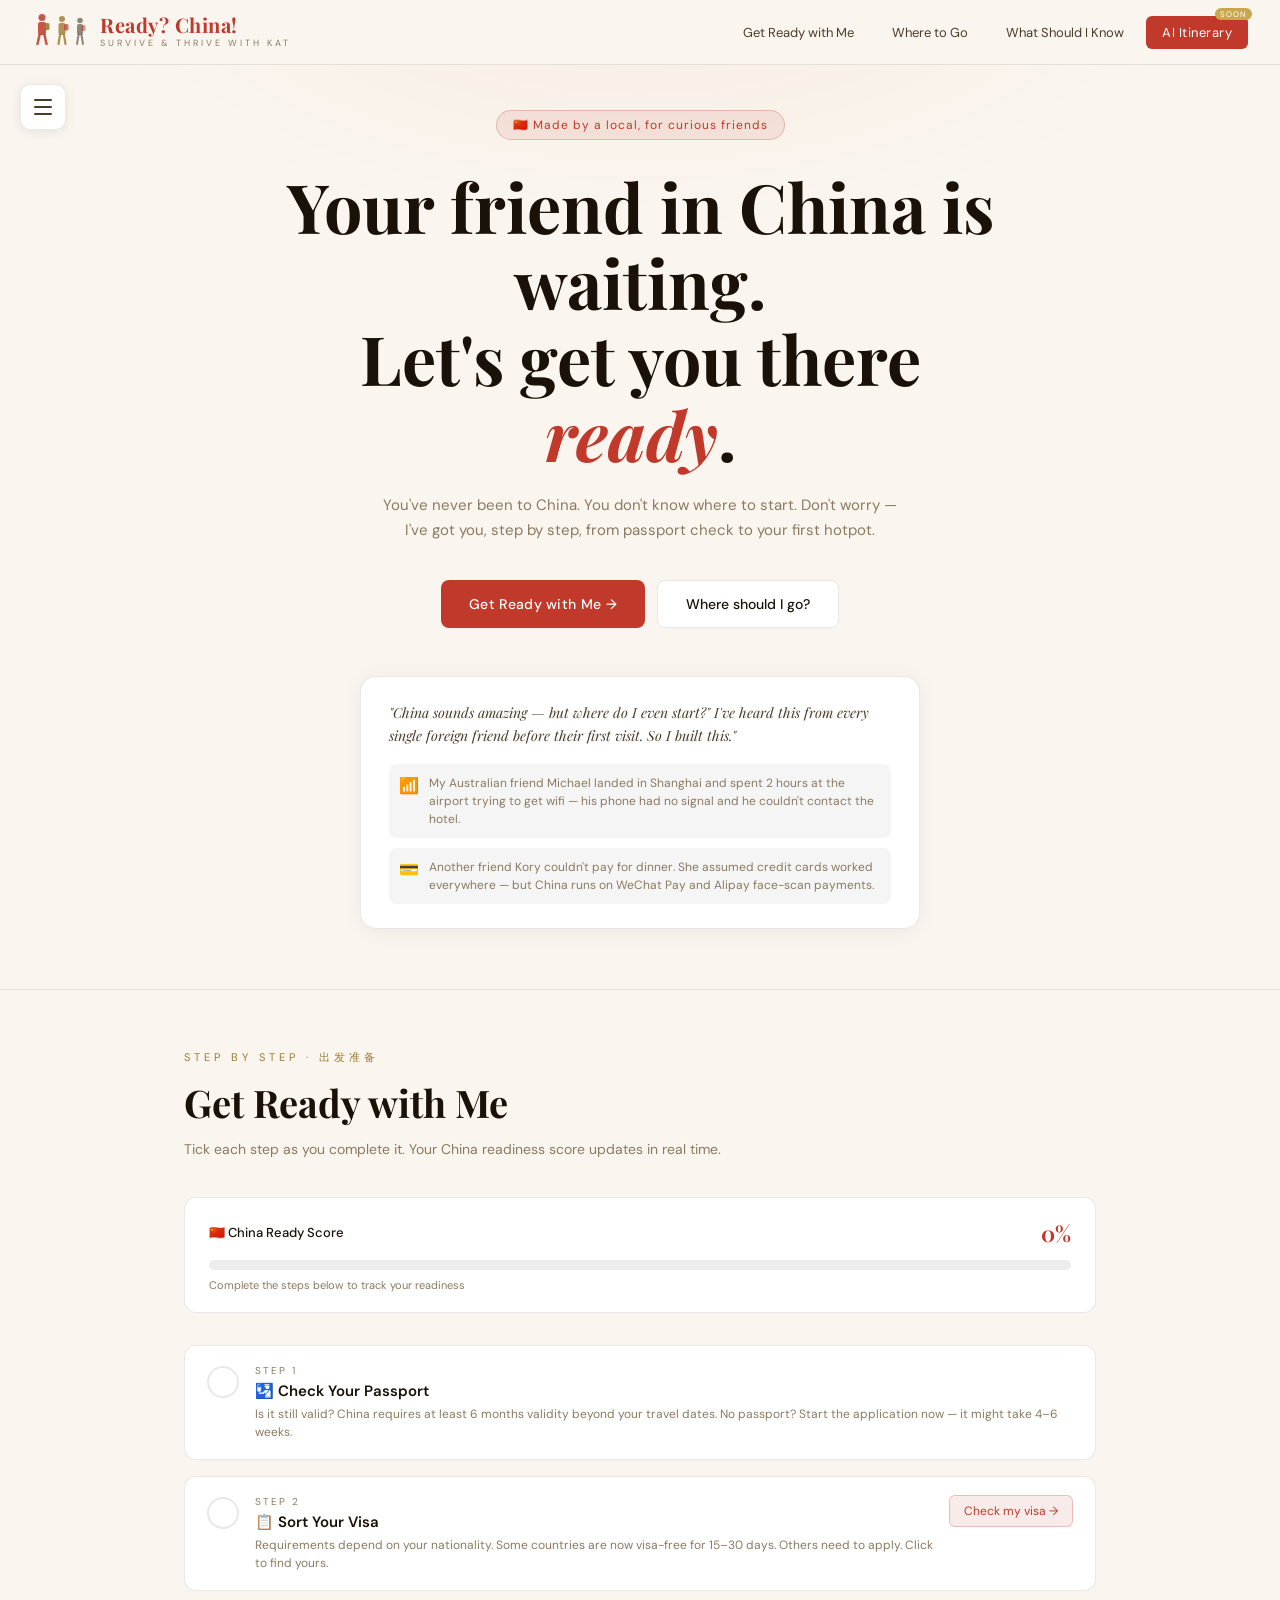
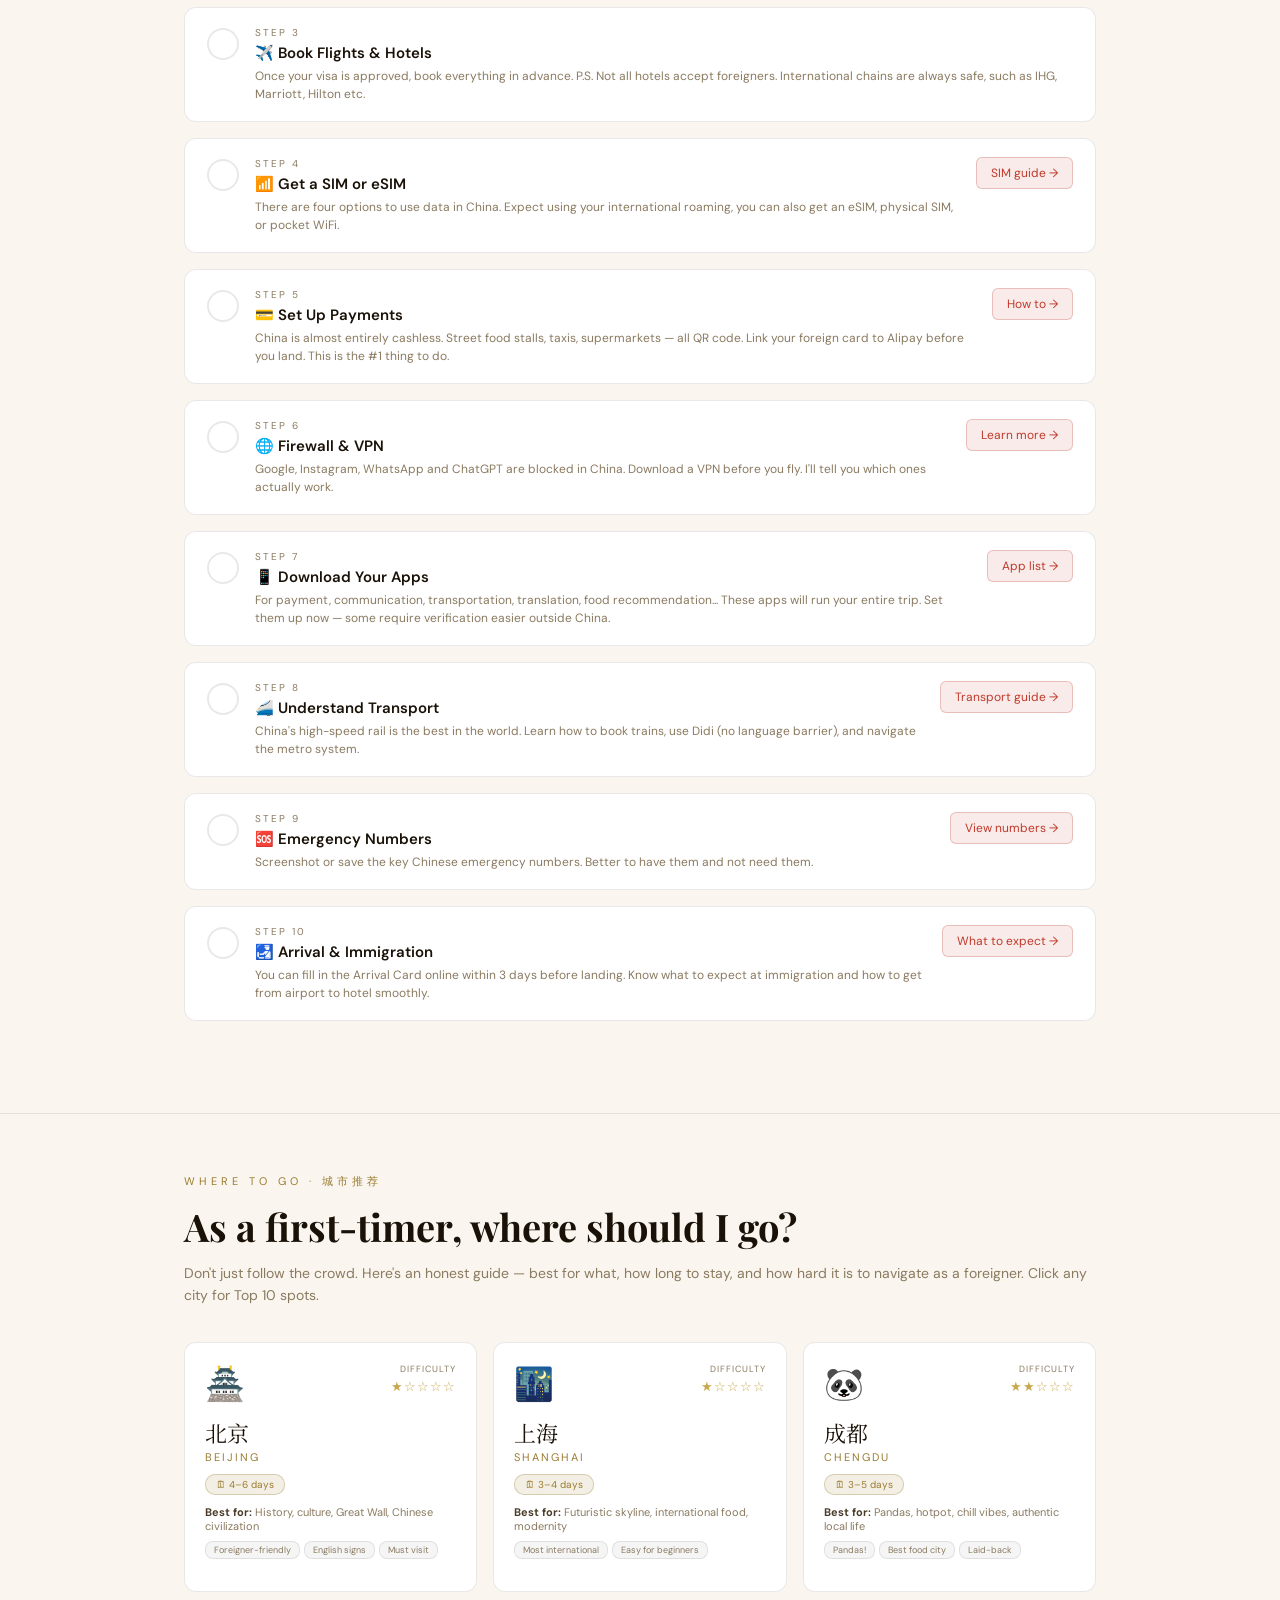
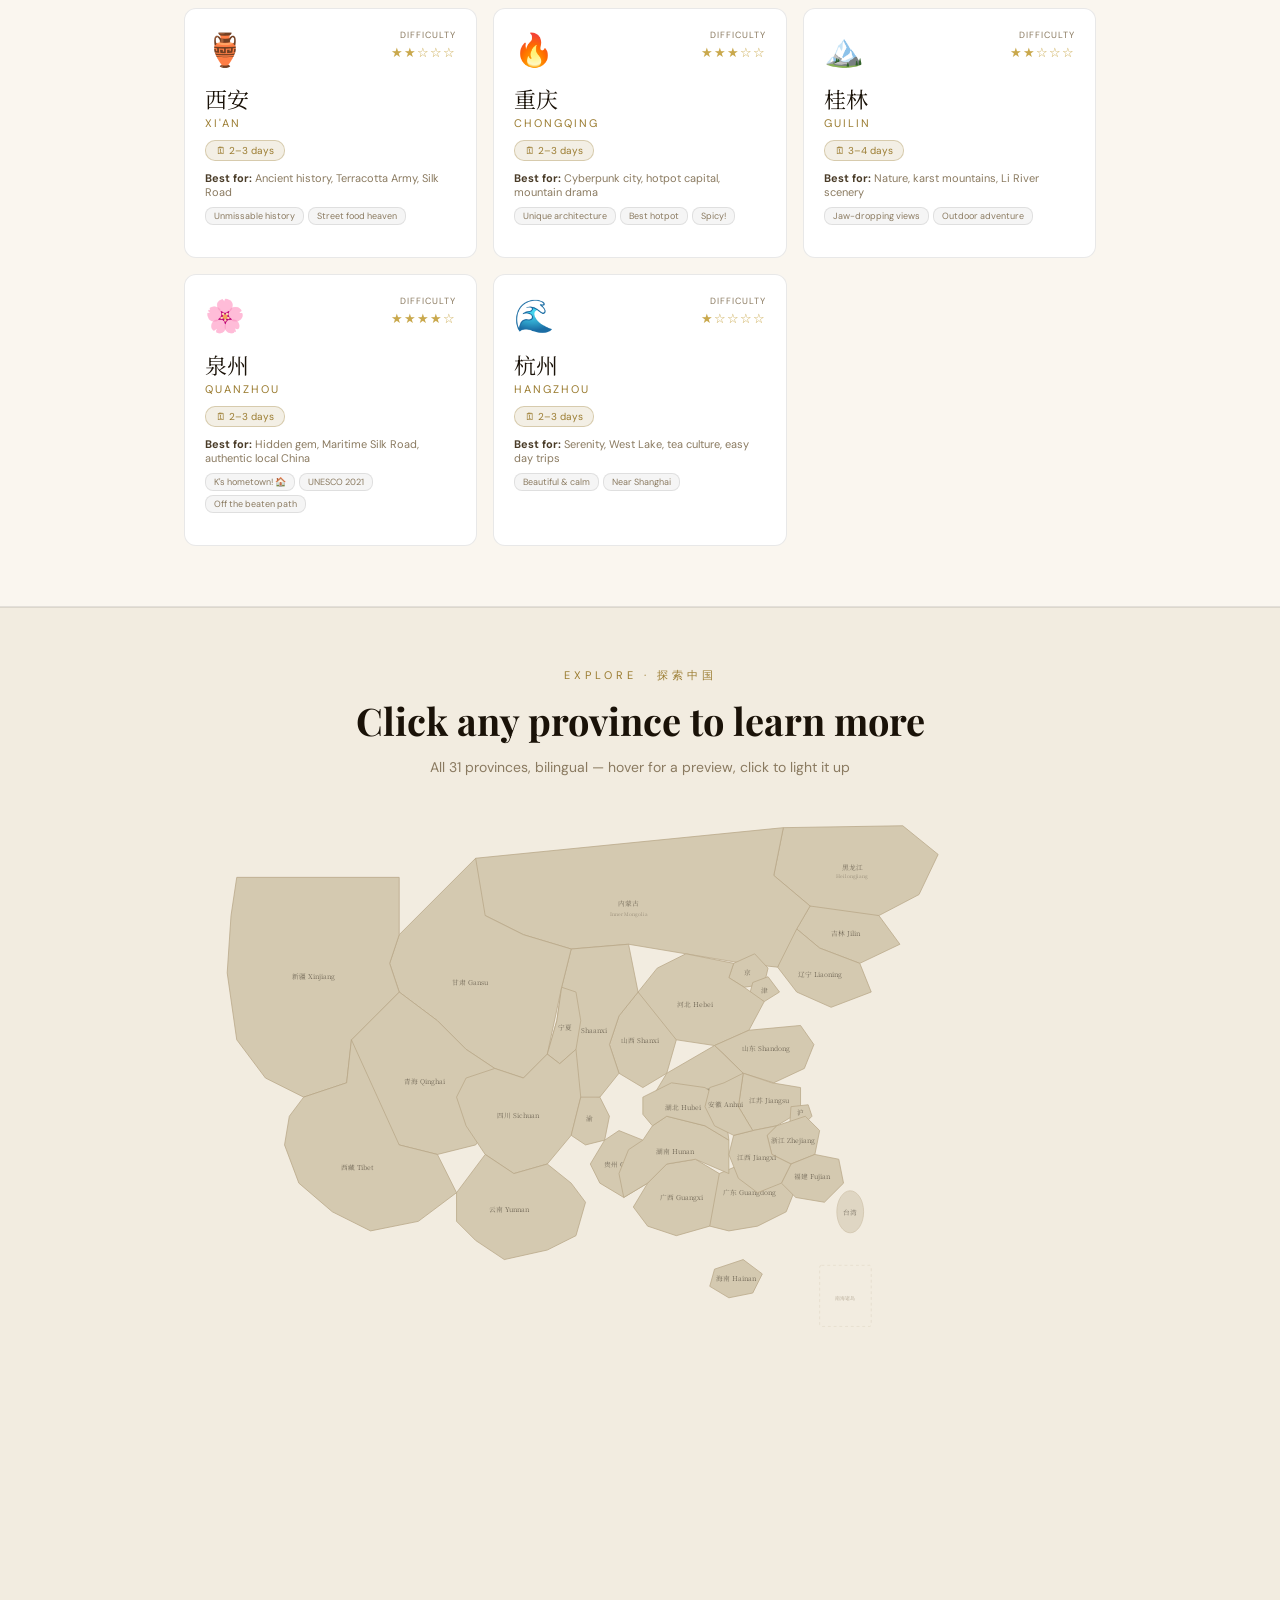
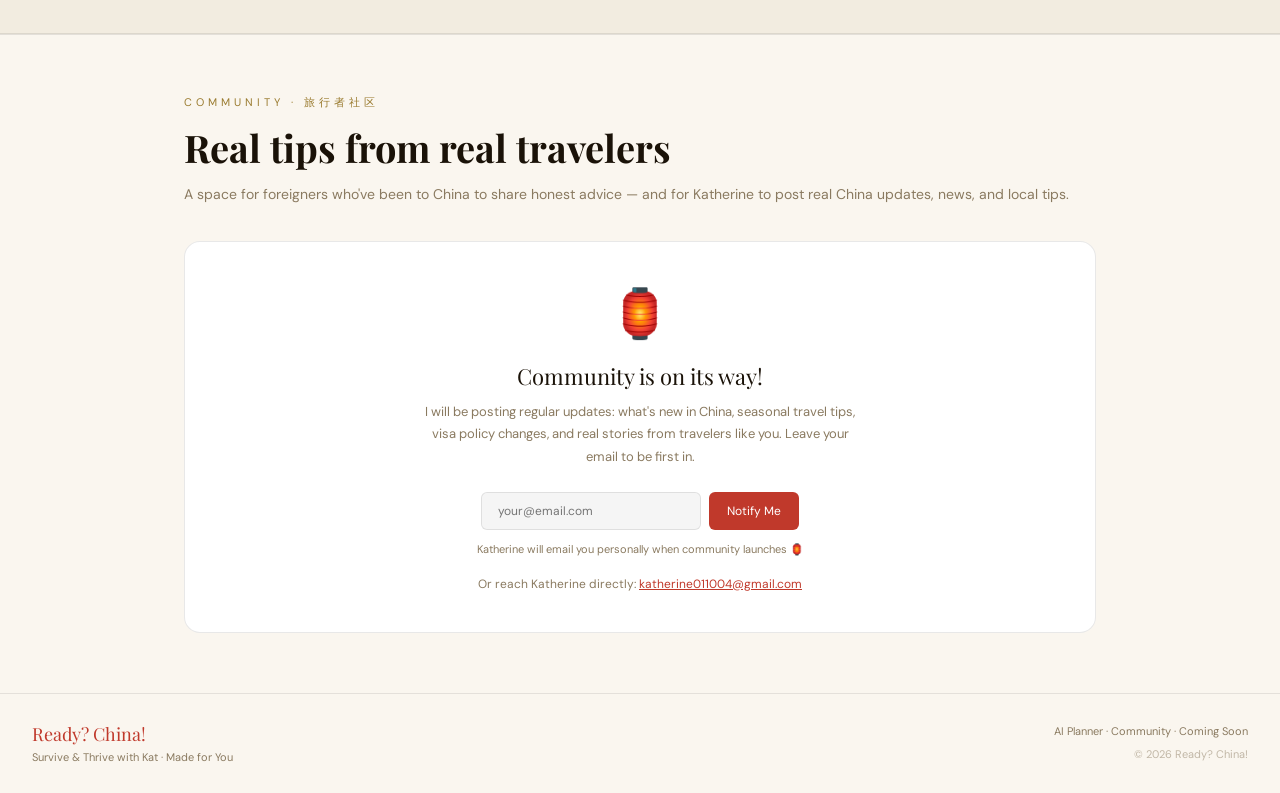
==== commit 7478fdac: "getready section componentized" ====
--- a/index.html
+++ b/index.html
@@ -283,7 +283,7 @@
 
 <!-- HEADER -->
 <header>
-  <div class="logo-area">
+  <div class="logo-area" onclick="window.scrollTo({top:0,behavior:'smooth'})" style="cursor:pointer" title="Back to top">
     <div class="logo-travelers">
       <div class="traveler">
         <svg width="20" height="32" viewBox="0 0 20 32" fill="none">
@@ -386,122 +386,8 @@
 <hr class="section-divider">
 
 <!-- ═══════════ GET READY WITH ME ═══════════ -->
-<section class="section" id="ready-section">
-  <div class="section-eyebrow">Step by Step · 出发准备</div>
-  <h2 class="section-title">Get Ready with Me</h2>
-  <p class="section-sub">Tick each step as you complete it. Your China readiness score updates in real time.</p>
-
-  <div class="progress-area">
-    <div class="progress-header">
-      <div class="progress-label">🇨🇳 China Ready Score</div>
-      <div class="progress-pct" id="pct-label">0%</div>
-    </div>
-    <div class="progress-bar-bg"><div class="progress-bar-fill" id="prog-bar"></div></div>
-    <div class="progress-status" id="prog-status">Complete the steps below to track your readiness</div>
-  </div>
-
-  <div class="checklist-steps">
-
-    <div class="check-step" id="step-passport">
-      <div class="step-check" onclick="toggleStep('step-passport')"></div>
-      <div style="flex:1">
-        <div class="step-num-label">Step 1</div>
-        <div class="step-title-main">🛂 Check Your Passport</div>
-        <div class="step-desc-main">Is it still valid? China requires at least 6 months validity beyond your travel dates. No passport? Start the application now — it might takes 4–6 weeks.</div>
-      </div>
-    </div>
-
-    <div class="check-step" id="step-visa">
-      <div class="step-check" onclick="toggleStep('step-visa')"></div>
-      <div style="flex:1">
-        <div class="step-num-label">Step 2</div>
-        <div class="step-title-main">📋 Sort Your Visa</div>
-        <div class="step-desc-main">Requirements depend on your nationality. Some countries are now visa-free for 15-30 days. Others need to apply. Click to find yours.</div>
-      </div>
-      <div class="step-action"><button class="step-btn" onclick="openModal('visa-modal')">Check my visa →</button></div>
-    </div>
-
-    <div class="check-step" id="step-flights">
-      <div class="step-check" onclick="toggleStep('step-flights')"></div>
-      <div style="flex:1">
-        <div class="step-num-label">Step 3</div>
-        <div class="step-title-main">✈️ Book Flights & Hotels</div>
-        <div class="step-desc-main">Once your visa is approved, book everything in advance. P.S. Not all hotels accept foreigners. International chains are always safe, such as IHG or Marriott, HIlton etc...</div>
-      </div>
-    </div>
-
-    <div class="check-step" id="step-esim">
-      <div class="step-check" onclick="toggleStep('step-esim')"></div>
-      <div style="flex:1">
-        <div class="step-num-label">Step 4</div>
-        <div class="step-title-main">📶 Get a SIM or eSIM</div>
-        <div class="step-desc-main">There are four options to use data in China. Expect using your international roaming, you can also...</div>
-      </div>
-      <div class="step-action"><button class="step-btn" onclick="openModal('sim-modal')">SIM guide →</button></div>
-    </div>
-
-    <div class="check-step" id="step-payment">
-      <div class="step-check" onclick="toggleStep('step-payment')"></div>
-      <div style="flex:1">
-        <div class="step-num-label">Step 5</div>
-        <div class="step-title-main">💳 Set Up Payments</div>
-        <div class="step-desc-main">China is almost entirely cashless. Street food stalls, taxis, supermarkets — all QR code. Link your foreign card to Alipay before you land. This is the #1 thing to do.</div>
-      </div>
-      <div class="step-action"><button class="step-btn" onclick="openModal('payment-modal')">How to →</button></div>
-    </div>
-
-    <div class="check-step" id="step-network">
-      <div class="step-check" onclick="toggleStep('step-network')"></div>
-      <div style="flex:1">
-        <div class="step-num-label">Step 6</div>
-        <div class="step-title-main">🌐 Firewall & VPN</div>
-        <div class="step-desc-main">Google, Instagram, WhatsApp and ChatGPT are blocked in China. Download a VPN before you fly. I'll tell you which ones actually work.</div>
-      </div>
-      <div class="step-action"><button class="step-btn" onclick="openModal('network-modal')">Learn more →</button></div>
-    </div>
-
-    <div class="check-step" id="step-apps">
-      <div class="step-check" onclick="toggleStep('step-apps')"></div>
-      <div style="flex:1">
-        <div class="step-num-label">Step 7</div>
-        <div class="step-title-main">📱 Download Your Apps</div>
-        <div class="step-desc-main">For payment, communication, transportation, translation, food recommendation... These apps will run your entire trip. Set them up now — some require verification that's easier outside China.</div>
-      </div>
-      <div class="step-action"><button class="step-btn" onclick="openModal('apps-modal')">App list →</button></div>
-    </div>
-
-    <div class="check-step" id="step-transport">
-      <div class="step-check" onclick="toggleStep('step-transport')"></div>
-      <div style="flex:1">
-        <div class="step-num-label">Step 8</div>
-        <div class="step-title-main">🚄 Understand Transport</div>
-        <div class="step-desc-main">China's high-speed rail is the best in the world. Learn how to book trains, use Didi (no language barrier), and navigate the metro system.</div>
-      </div>
-      <div class="step-action"><button class="step-btn" onclick="openModal('transport-modal')">Transport guide →</button></div>
-    </div>
-
-    <div class="check-step" id="step-emergency">
-      <div class="step-check" onclick="toggleStep('step-emergency')"></div>
-      <div style="flex:1">
-        <div class="step-num-label">Step 9</div>
-        <div class="step-title-main">🆘 Emergency Numbers</div>
-        <div class="step-desc-main">Screenshot or save the key Chinese emergency numbers. Better to have them and not need them.</div>
-      </div>
-      <div class="step-action"><button class="step-btn" onclick="openModal('emergency-modal')">View numbers →</button></div>
-    </div>
-    
-    <div class="check-step" id="step-customs">
-      <div class="step-check" onclick="toggleStep('step-customs')"></div>
-      <div style="flex:1">
-        <div class="step-num-label">Step 10</div>
-        <div class="step-title-main">🛃 Arrival & Immigration</div>
-        <div class="step-desc-main">You can fill in the Arrival Card online within 3 days before landing. Know what to expect at immigration and how to get from airport to hotel smoothly.</div>
-      </div>
-      <div class="step-action"><button class="step-btn" onclick="openModal('customs-modal')">What to expect →</button></div>
-    </div>
-
-  </div>
-</section>
+<div id="ready-container"></div>
+
 
 <hr class="section-divider">
 
@@ -654,178 +540,8 @@
 </footer>
 
 
-<!-- ═══════════ MODAL: VISA ═══════════ -->
-<div class="modal-overlay" id="visa-modal">
-  <div class="modal-box">
-    <div class="modal-header">
-      <div><div class="modal-title">📋 Visa Guide · 签证</div><div class="modal-subtitle">Select your nationality to see your exact options</div></div>
-      <button class="modal-close" onclick="closeModal('visa-modal')">×</button>
-    </div>
-    <div class="modal-body">
-      <input class="nationality-search" id="visa-search" placeholder="Type your country..." oninput="filterCountries()" />
-      <div class="country-list" id="country-list">
-        <div class="country-btn" onclick="showVisa(this,'us')">🇺🇸 USA</div>
-        <div class="country-btn" onclick="showVisa(this,'uk')">🇬🇧 UK</div>
-        <div class="country-btn" onclick="showVisa(this,'au')">🇦🇺 Australia</div>
-        <div class="country-btn" onclick="showVisa(this,'de')">🇩🇪 Germany</div>
-        <div class="country-btn" onclick="showVisa(this,'fr')">🇫🇷 France</div>
-        <div class="country-btn" onclick="showVisa(this,'ca')">🇨🇦 Canada</div>
-        <div class="country-btn" onclick="showVisa(this,'sg')">🇸🇬 Singapore</div>
-        <div class="country-btn" onclick="showVisa(this,'jp')">🇯🇵 Japan</div>
-        <div class="country-btn" onclick="showVisa(this,'kr')">🇰🇷 South Korea</div>
-        <div class="country-btn" onclick="showVisa(this,'nz')">🇳🇿 New Zealand</div>
-        <div class="country-btn" onclick="showVisa(this,'it')">🇮🇹 Italy</div>
-        <div class="country-btn" onclick="showVisa(this,'es')">🇪🇸 Spain</div>
-        <div class="country-btn" onclick="showVisa(this,'nl')">🇳🇱 Netherlands</div>
-        <div class="country-btn" onclick="showVisa(this,'se')">🇸🇪 Sweden</div>
-        <div class="country-btn" onclick="showVisa(this,'ch')">🇨🇭 Switzerland</div>
-        <div class="country-btn" onclick="showVisa(this,'br')">🇧🇷 Brazil</div>
-        <div class="country-btn" onclick="showVisa(this,'in')">🇮🇳 India</div>
-        <div class="country-btn" onclick="showVisa(this,'za')">🇿🇦 South Africa</div>
-      </div>
-      <div class="visa-result" id="visa-result"></div>
-      <div class="visa-free-section">
-        <div class="vf-title">🌟 144-Hour Visa-Free Transit — Eligible Countries Include:</div>
-        <div class="vf-grid">
-          <div class="vf-item">🇺🇸 United States</div><div class="vf-item">🇬🇧 United Kingdom</div>
-          <div class="vf-item">🇩🇪 Germany</div><div class="vf-item">🇫🇷 France</div>
-          <div class="vf-item">🇦🇺 Australia</div><div class="vf-item">🇨🇦 Canada</div>
-          <div class="vf-item">🇮🇹 Italy</div><div class="vf-item">🇪🇸 Spain</div>
-          <div class="vf-item">🇯🇵 Japan</div><div class="vf-item">🇰🇷 South Korea</div>
-          <div class="vf-item">🇳🇱 Netherlands</div><div class="vf-item">🇸🇪 Sweden</div>
-        </div>
-        <p style="font-size:11px;color:var(--text-muted);margin-top:10px">Must have onward ticket to a 3rd country. Valid in Beijing, Shanghai, Guangzhou, Chengdu + more cities.</p>
-      </div>
-    </div>
-  </div>
-</div>
-
-<!-- ═══════════ MODAL: SIM ═══════════ -->
-<div class="modal-overlay" id="sim-modal">
-  <div class="modal-box">
-    <div class="modal-header">
-      <div><div class="modal-title">📶 SIM Card & eSIM · 手机卡</div><div class="modal-subtitle">Stay connected from the moment you land</div></div>
-      <button class="modal-close" onclick="closeModal('sim-modal')">×</button>
-    </div>
-    <div class="modal-body">
-      <div class="modal-note" style="margin-bottom:16px"><strong>⚠️ Important:</strong> Many hotels require a local Chinese phone number for check-in and booking confirmations. Getting a SIM or eSIM is highly recommended than using international roam.</div>
-      <div class="info-grid">
-        <div class="info-card"><div class="info-card-title">📲 eSIM</div><ul class="info-list"><li>Best for:	Stay 5–15 days. Need chat, maps, social media. Don't need a Chinese number. Want to skip airport queues & set up before flying.</li><li>Where to buy: Online - Nomad, Airalo, Holafly, Trip.com, China Unicom International — buy before flying and consult with customer service representative</li><li>How to set up :	Buy online → scan QR code → activate → works the moment you land ✅</li><li>Cost：	（example） Nomad 30-day plan — 10GB for ~¥100 Chinese Yuan ($13 USD)</li><li>⚠️ Note:	Make sure your phone is a eSIM-compatible phone - dial *#06# on your phone. If it shows EID → eSIM compatible ✅</li></ul></div>
-        <div class="info-card"><div class="info-card-title">💳 Physical SIM Card</div><ul class="info-list"><li>Best for: Stay 2+ weeks. Need a real China number for app registration, bank codes, hotel check-in. Making local calls/texts.</li><li>Where to buy: go to the China Mobile / China Unicom / China Telecom counters at all major airports, or carrier shops in the city</li><li>How to set up: Bring passport (required by law) → choose plan at counter</li><li>Costs: (example) 30-day plan — 80GB data + 300 mins calls for ~¥250 ($35 USD). Airport counters slightly pricier than city shops!</li><li>⚠️ Note: Passport is required to register a Chinese SIM card.</li></ul></div>
-        <div class="info-card"><div class="info-card-title">📡 Pocket WiFi</div><ul class="info-list"><li>Best for: Backup if SIM doesn't work for your phone or you simply want to share data with companions.</li><li>Where to buy: Rent at airport counter or pre-book online (and pick at airport)</li><li>How to set up: Pick up at airport. Return at end of trip — may need refundable deposit.</li><li>Cost: ~$4 USD per day</li><li>⚠️ Note: Best when you always stay with companions. Not ideal for solo travelers.</li></ul></div>
-      </div>
-      <div class="modal-note" style="margin-top:14px">💡 <strong>Kat's tip:</strong>  eSIM on Nomad or Airalo for trips under 2 weeks. If you're staying longer or need a local number for apps, get a China Mobile SIM — best nationwide coverage.</div>
-    </div>
-  </div>
-</div>
-
-<!-- ═══════════ MODAL: PAYMENT ═══════════ -->
-<div class="modal-overlay" id="payment-modal">
-  <div class="modal-box">
-    <div class="modal-header">
-      <div><div class="modal-title">💳 Payments in China · 支付</div><div class="modal-subtitle">China is almost entirely cashless — here's how to survive</div></div>
-      <button class="modal-close" onclick="closeModal('payment-modal')">×</button>
-    </div>
-    <div class="modal-body">
-      <div class="modal-note" style="margin-bottom:16px"><strong>The reality:</strong> Even tiny street food stalls only accept QR code payments. No Alipay or WeChat Pay = real trouble. My friend literally couldn't pay for his meal. Set this up at home.</div>
-      <div class="app-list">
-        <div class="app-item"><div class="app-icon-box">💳</div><div><div class="app-name">Alipay 支付宝 — Priority #1</div><div class="app-desc">Now officially supports foreign Visa/Mastercard/Amex directly. Download, register, link your card. Used everywhere — restaurants, taxis, markets, convenience stores.</div><div class="app-tip">✅ Use the International version. Settings → Bank Cards. Do this BEFORE arriving.</div></div></div>
-        <div class="app-item"><div class="app-icon-box">💬</div><div><div class="app-name">WeChat Pay 微信支付</div><div class="app-desc">Built into WeChat. Also supports foreign cards. Set it up as backup while setting up WeChat anyway.</div><div class="app-tip">✅ There are so many mini programs in WeChat </div></div></div>
-        <div class="app-item"><div class="app-icon-box">💵</div><div><div class="app-name">Cash (Backup)</div><div class="app-desc">Bring ¥500–1000 RMB as emergency backup. Some older vendors, temples, and rural areas still prefer cash. Exchange at Bank of China for best rates.</div><div class="app-tip">⚠️ Notify your home bank before travel to prevent card blocks at ATMs (ATMs with UnionPay/Visa logos work for foreign cards.).</div></div></div>
-      </div>
-    </div>
-  </div>
-</div>
-
-<!-- ═══════════ MODAL: NETWORK ═══════════ -->
-<div class="modal-overlay" id="network-modal">
-  <div class="modal-box">
-    <div class="modal-header">
-      <div><div class="modal-title">🌐 Firewall & VPN · 网络</div><div class="modal-subtitle">What's blocked in China and how to stay connected</div></div>
-      <button class="modal-close" onclick="closeModal('network-modal')">×</button>
-    </div>
-    <div class="modal-body">
-      <div class="modal-note" style="margin-bottom:16px"><strong>Why are apps blocked?</strong> China operates the "Great Firewall" — a national internet filter. Google, Instagram, WhatsApp, Facebook, YouTube are blocked by government policy. It's government policy.</div>
-      <div class="app-list">
-        <div class="app-item"><div class="app-icon-box">🚫</div><div><div class="app-name">What doesn't work in China</div><div class="app-desc">Google (Search, Maps, Gmail, YouTube), Instagram, Facebook, WhatsApp, Twitter/X, Snapchat, most news websites, Spotify, Netflix, and many Western services.</div><div class="app-tip">⚠️ Even some hotel WiFis are filtered.</div></div></div>
-        <div class="app-item"><div class="app-icon-box">🔐</div><div><div class="app-name">VPN — The Golden Rule</div><div class="app-desc">Download and TEST your VPN BEFORE flying. Once in China, the App Store and Play Store are filtered and you cannot easily download VPN apps. This is the #1 mistake first-timers make.</div><div class="app-tip"> Free VPNs almost never work.</div></div></div>
-        <div class="app-item"><div class="app-icon-box">✅</div><div><div class="app-name">What you can use instead</div><div class="app-desc">Amap/Gaode (Google Maps) · Dianping (Yelp/TripAdvisor) · Bilibili (YouTube) · Baidu (Google) · WeChat (WhatsApp + everything)</div><div class="app-tip">✅ All Chinese apps work perfectly without any VPN.</div></div></div>
-      </div>
-      <div class="modal-note" style="margin-top:14px">⚖️ <strong>Legal note:</strong> VPN use by tourists is a gray area. Millions of tourists use them every year without issue. Use for personal access only.</div>
-    </div>
-  </div>
-</div>
-
-<!-- ═══════════ MODAL: APPS ═══════════ -->
-<div class="modal-overlay" id="apps-modal">
-  <div class="modal-box">
-    <div class="modal-header">
-      <div><div class="modal-title">📱 Essential Apps · 必备APP</div><div class="modal-subtitle">Download these 6 before you fly — they run your entire trip</div></div>
-      <button class="modal-close" onclick="closeModal('apps-modal')">×</button>
-    </div>
-    <div class="modal-body">
-      <div class="app-list">
-        <div class="app-item"><div class="app-icon-box">💬</div><div><div class="app-name">WeChat 微信 — Everything App</div><div class="app-desc">Messaging, payments, mini-programs, food ordering, maps. Without WeChat, China is very hard. Set it up before arrival and link a payment method.</div><div class="app-tip">✅ Register with your phone number (non-Chinese numbers work!). Add your Chinese friends so they can show you around.</div></div></div>
-        <div class="app-item"><div class="app-icon-box">💳</div><div><div class="app-name">Alipay 支付宝 — Pay for Everything</div><div class="app-desc">China's dominant payment platform. Foreign cards now accepted. Street food, taxis, supermarkets — all QR code.</div><div class="app-tip">✅ Link your Visa/Mastercard in Settings. Do this BEFORE you arrive.</div> <!-- ✏️ <a href="https://youtube.com/YOUR_VIDEO_ID" target="_blank" class="yt-link">▶ Watch: How to set up Alipay as a foreigner</a> --> </div></div>
-        <div class="app-item"><div class="app-icon-box">🚗</div><div><div class="app-name">Didi 滴滴 — China's Uber</div><div class="app-desc">Works in English. No language barrier. Much cheaper than taxis. Book in the app/mini program, the driver comes to you — no hailing required.</div><div class="app-tip">✅ Set your pickup and destination in English, the app handles the translation.</div><div class="app-tip">🔑 Kat's hack: send driver a <strong>photo</strong> of your location and copy paste the message "我是外国人，不会讲中文" (I'm a foreigner, I can't speak Mandarin-so that they wont call you) </div> <!-- ✏️ When you have a YouTube tutorial ready, replace the comment below with:
-      <a href="https://youtube.com/YOUR_VIDEO_ID" target="_blank" class="yt-link">▶ Watch Kat's Didi tutorial</a> --></div></div>
-        <div class="app-item"><div class="app-icon-box">🗺️</div><div><div class="app-name">Amap 高德地图 — Navigation</div><div class="app-desc">Google Maps doesn't work well in China. Amap (Gaode) is the most accurate map, it has an English mode and works offline. </div><div class="app-tip">✅ Switch to English in Settings. Download your city maps offline before exploring.</div></div></div>
-        <div class="app-item"><div class="app-icon-box">🍜</div><div><div class="app-name">大众点评 Dianping — Where to Eat</div><div class="app-desc">China's version of Yelp + TripAdvisor. Every restaurant, café, and attraction rated and reviewed. Filter by "foreigner-friendly" or "English menu".</div><div class="app-tip">✅ Use it to find the best local spots tourists never discover.</div></div></div>
-        <div class="app-item"><div class="app-icon-box">🚆</div><div><div class="app-name">Trip.com (携程) — Book Everything</div><div class="app-desc">Trains, flights, hotels all in one English-language app. Supports foreign payment cards.</div><div class="app-tip">✅ Book high-speed rail here — it's the most reliable way as a foreigner.</div></div></div>
-      </div>
-      <div class="modal-note" style="margin-top:14px">🔤 <strong>For translation:</strong> Google Translate (with offline Chinese downloaded) works well for text and camera translation. Baidu Translate is a solid local alternative- it understands Chinese perfectly. Use Papago for photo translation (menu, signs).</div>
-    </div>
-  </div>
-</div>
-
-<!-- ═══════════ MODAL: TRANSPORT ═══════════ -->
-<div class="modal-overlay" id="transport-modal">
-  <div class="modal-box">
-    <div class="modal-header">
-      <div><div class="modal-title">🚄 Getting Around China · 交通</div><div class="modal-subtitle">The world's best rail network, easy metro, and Didi for taxis</div></div>
-      <button class="modal-close" onclick="closeModal('transport-modal')">×</button>
-    </div>
-    <div class="modal-body">
-      <div class="info-grid">
-        <div class="info-card"><div class="info-card-title">🚄 High-Speed Rail</div><ul class="info-list"><li>World's best rail system — try it between cities!</li><li>Beijing → Shanghai: 4.5 hours (vs 1.5hr flight + 3hr airport process)</li><li>Book on Trip.com or 12306 app with your passport number</li><li>G trains = fastest, D trains = fast, C = city rail</li><li>Bring your passport to collect tickets at the station</li></ul></div>
-        <div class="info-card"><div class="info-card-title">🚇 Metro</div><ul class="info-list"><li>Every major city has modern, cheap metro</li><li>Machines probably have English — easy to use; or directly ask staff from information center/customer service for help</li><li>Or scan QR code in WeChat/Alipay at gates</li><li>¥3–15 per journey — extremely affordable</li><li>Covers all tourist spots in major cities</li></ul></div>
-        <div class="info-card"><div class="info-card-title">🚗 Didi (Taxi App)</div><ul class="info-list"><li>Like Uber — book in the app, no language needed</li><li>Show the destination text to driver if unsure</li><li>Very affordable: ¥20–40 for most city rides</li><li>Also: 曹操出行, 花小猪 (cheaper Didi alternatives)</li><li>Never use unlicensed taxis at airports!</li><li><strong>Screenshot your hotel name in mandarin and show to your driver to avoid going to a wrong place</strong></li><li></li> </div>
-        <div class="info-card"><div class="info-card-title">✈️ Domestic Flights</div><ul class="info-list"><li>Best for very long distances (Beijing → Yunnan)</li><li>Book on Trip.com — English support</li><li>Arrive 2 hours early — security is thorough</li><li>Budget airlines: Xiamen Air, Shenzhen Airlines</li></ul></div>
-      </div>
-    </div>
-  </div>
-</div>
-
-<!-- EMERGENCY -->
-<div class="modal-overlay" id="emergency-modal">
-  <div class="modal-box"><div class="modal-header"><div><div class="modal-title">🆘 Emergency Numbers · 紧急电话</div><div class="modal-subtitle">Screenshot this and save it before you travel</div></div><button class="modal-close" onclick="closeModal('emergency-modal')">×</button></div>
-  <div class="modal-body">
-    <div class="modal-note" style="margin-bottom:16px">📱 Save these in your phone contacts before you land. If you have a Chinese number but struggle with Mandarin, you can send an emergency SMS to <strong>12110</strong> (police).</div>
-    <div class="emergency-grid">
-      <div class="emergency-card"><div class="emg-num">👮 110</div><div class="emg-title">Police</div><div class="emg-desc">Theft, physical attack, or any situation threatening personal safety. Available 24/7. Can also SMS 12110 if you struggle with Mandarin.</div></div>
-      <div class="emergency-card"><div class="emg-num">🚑 120</div><div class="emg-title">Ambulance</div><div class="emg-desc">State your condition and exact location clearly. A single ambulance trip can cost $20–55 USD — travel insurance is strongly recommended!</div></div>
-      <div class="emergency-card"><div class="emg-num">🔥 119</div><div class="emg-title">Fire</div><div class="emg-desc">Dial immediately in case of fire. Stay calm and provide your exact address for a quick response.</div></div>
-      <div class="emergency-card"><div class="emg-num">🚗 122</div><div class="emg-title">Traffic Accident</div><div class="emg-desc">Call 122 for collisions on city roads. Dial 12122 for accidents on expressways or highways.</div></div>
-      <div class="emergency-card"><div class="emg-num">🌍 12308</div><div class="emg-title">Foreign Affairs</div><div class="emg-desc">For foreigners: lost passport, detention, or any serious situation requiring consular support from the Ministry of Foreign Affairs.</div></div>
-      <div class="emergency-card"><div class="emg-num">📋 12367</div><div class="emg-title">Visa &amp; Immigration</div><div class="emg-desc">Visa issues, entry/exit policy questions, residency permits, or immigration matters.</div></div>
-    </div>
-    <div class="modal-note" style="margin-top:14px">🏥 <strong>International hospitals</strong> with English-speaking staff exist in Beijing, Shanghai, Chengdu and major cities. Kat strongly recommends purchasing travel insurance that covers medical evacuation.</div>
-  </div></div>
-</div>
-
-<!-- CUSTOMS -->
-<div class="modal-overlay" id="customs-modal">
-  <div class="modal-box"><div class="modal-header"><div><div class="modal-title">🛃 Arrival Card &amp; Immigration · 入关</div><div class="modal-subtitle">What to expect when you land in China</div></div><button class="modal-close" onclick="closeModal('customs-modal')">×</button></div>
-  <div class="modal-body">
-    <div class="modal-note" style="margin-bottom:16px">📝 <strong>Arrival Card tip:</strong> You can fill in the arrival card online <strong>within 3 days before landing</strong> in China — saves time at immigration. Search "中国入境卡网上填报" or check with your airline at check-in.</div>
-    <div class="info-grid">
-      <div class="info-card"><div class="info-card-title">✈️ On the Plane</div><ul class="info-list"><li>Fill in Arrival Card — given on plane or do online in advance</li><li>Have your hotel address (in Chinese if possible) &amp;phone number ready </li><li>Have your return/onward ticket accessible</li><li>Could have ¥500 RMB cash as backup </li></ul></div>
-      <div class="info-card"><div class="info-card-title">🛂 At Immigration</div><ul class="info-list"><li>Join "Foreigners" queue (外国人通道)</li><li>Fingerprints and photo taken — routine, stay calm</li><li>Show: passport, arrival card, hotel booking and maybe flight tickets</li><li>If asked purpose: "Tourism" (旅游 lǚ yóu), "Business Trip" (出差 chu chai)... </li></ul></div>
-      <div class="info-card"><div class="info-card-title">🧳 Customs</div><ul class="info-list"><li>Use green "Nothing to Declare" channel if you have nothing to declare</li><li>Limit: ¥5000 RMB cash without declaration</li><li>No fresh fruit, meat, or dairy from abroad</li><li>Personal electronics are fine (your power bank/portable charger must carry CCC mark, otherwise it will be confiscated) </li></ul></div>
-      <div class="info-card"><div class="info-card-title">🚕 Leaving the Airport</div><ul class="info-list"><li>Use Didi from arrivals — much cheaper than airport taxis</li><li>Metro available at most major airports</li><li>Airport Express train/bus in some places</li><li>Having hotel address in Chinese on your phone is highly recommended!</li></ul></div>
-    </div>
-  </div></div>
-</div>
+<!-- ═══════════ MODAL: VISA to customs═══════════ -->
+<div id="ready-modals-container"></div>
 
 <div id="about-container"></div>
 
@@ -941,12 +657,7 @@
 }
 
 // ── NOTIFY ──
-function communityNotify(){
-  const e=document.getElementById('comm-email').value;
-  if(!e||!e.includes('@')){alert('Please enter a valid email.');return}
-  document.getElementById('comm-success').style.display='block';
-  document.getElementById('comm-email').value=''
-}
+
 function plannerNotify(){
   const e=document.getElementById('plan-email').value;
   if(!e||!e.includes('@')){alert('Please enter a valid email.');return}
@@ -958,5 +669,6 @@
 <script src="assets/about.js"></script>
 <script src="assets/community.js"></script>
 <script src="assets/aiplanner.js"></script>
+<script src="assets/getready.js"></script>
 </body>
 </html>
